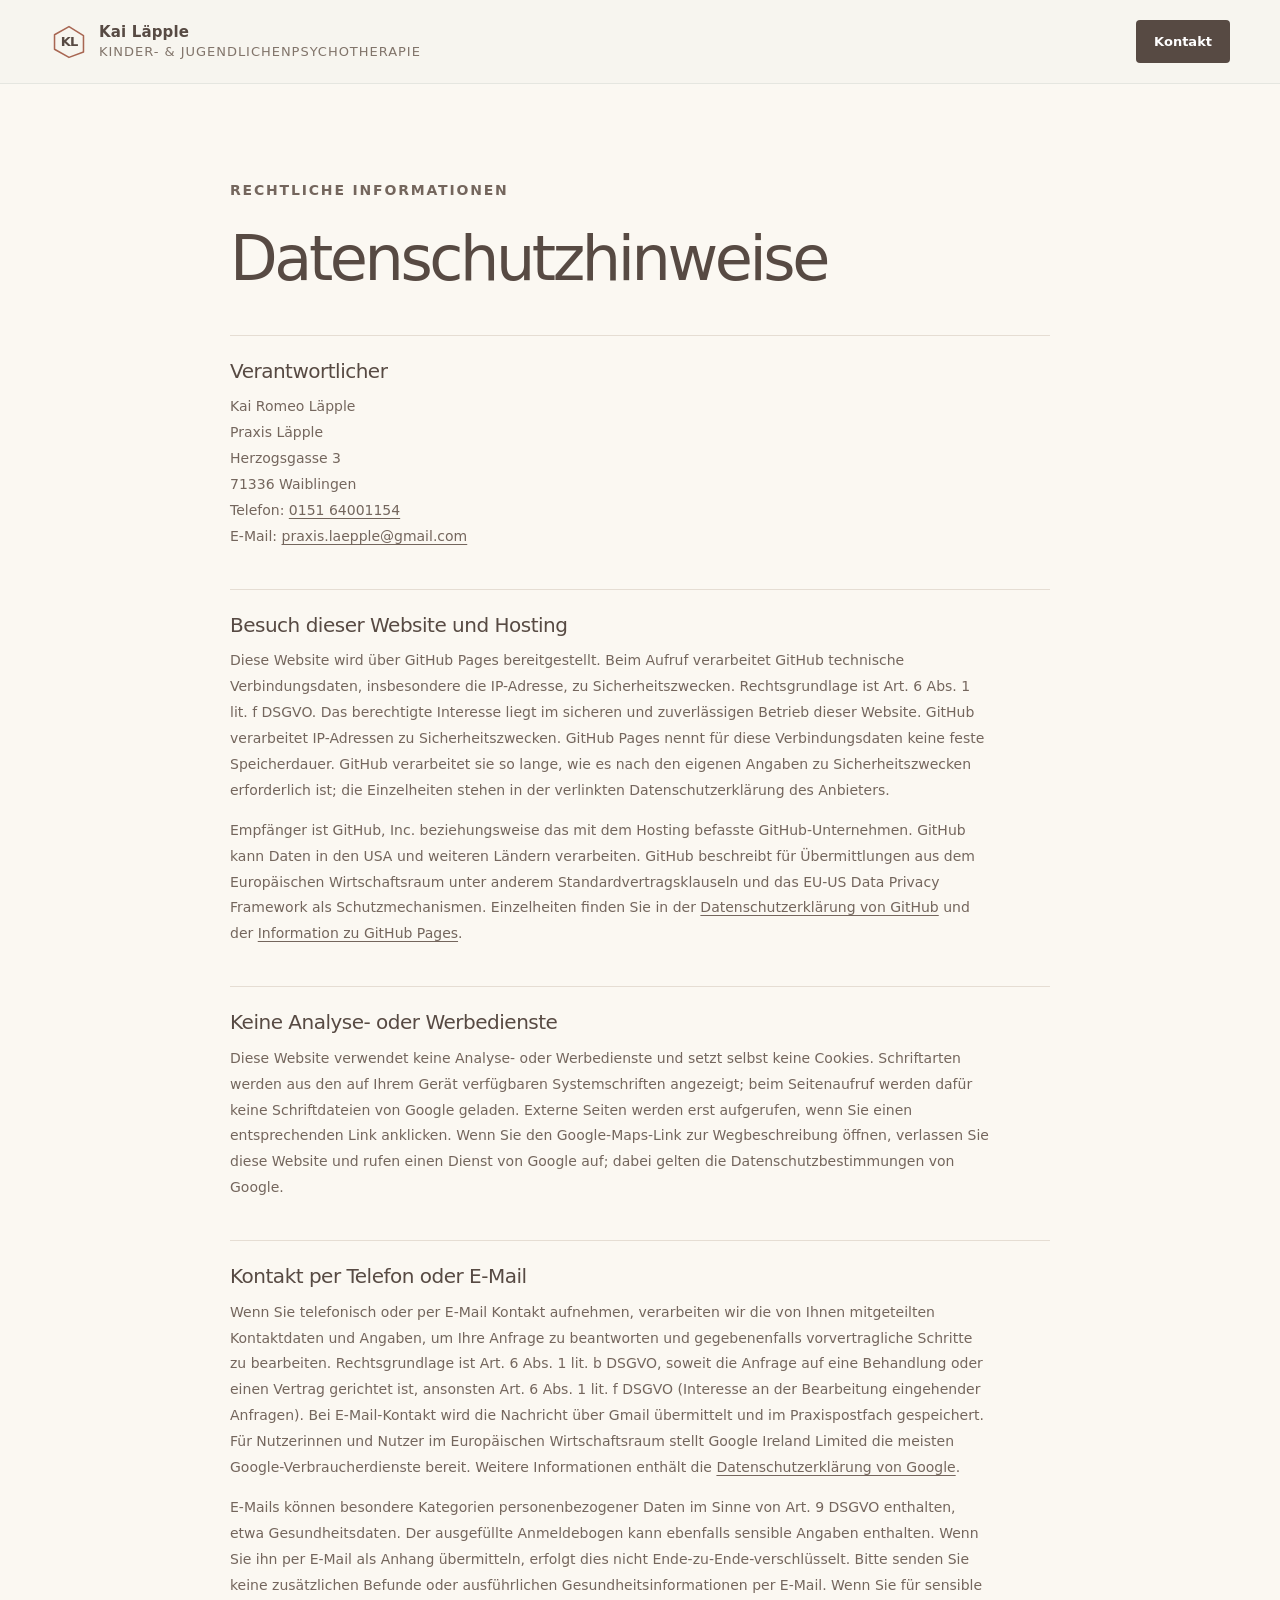
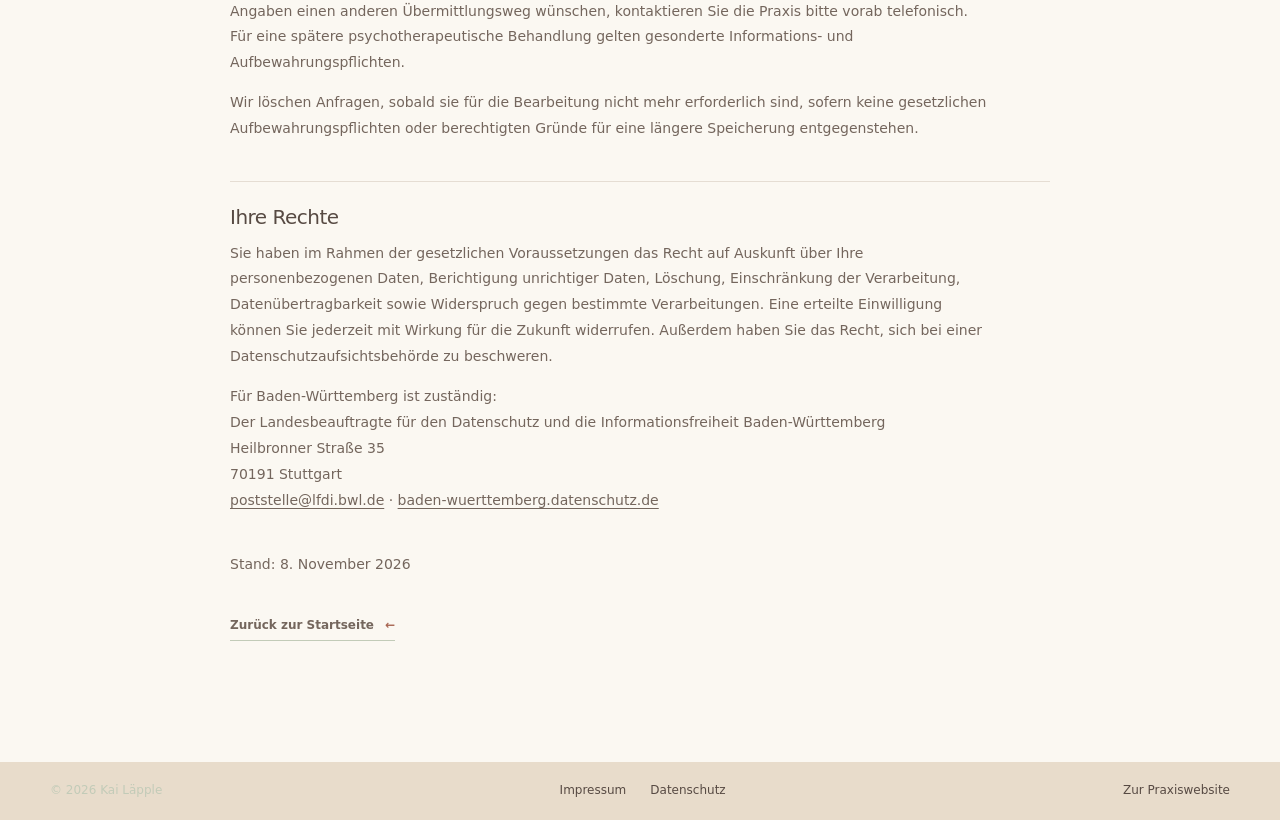
==== datenschutz.html @ b373b993 "Clarify privacy notice for email intake form" ====
<!doctype html>
<html lang="de">
<head>
  <meta charset="utf-8">
  <meta name="viewport" content="width=device-width, initial-scale=1">
  <meta name="theme-color" content="#f7f5ef">
  <meta name="robots" content="index,follow">
  <title>Datenschutz · Kai Läpple · Kinder- und Jugendlichenpsychotherapie Waiblingen</title>
  <meta name="description" content="Datenschutzhinweise der Praxis Läpple in Waiblingen.">
  <link rel="icon" type="image/svg+xml" href="favicon.svg">
  <link rel="stylesheet" href="styles.css?v=20261109a">
  <link rel="stylesheet" href="image-styles.css?v=20261109a">
</head>
<body class="legal-page">
  <header class="site-header legal-header">
    <a class="brand" href="index.html" aria-label="Kai Läpple – zur Startseite">
      <span class="brand-mark" aria-hidden="true"><svg viewBox="0 0 42 42"><path d="M21 4 37 14v18L21 38 5 29V13L21 4Z"/></svg><span class="brand-initials">KL</span></span>
      <span class="brand-copy"><strong>Kai Läpple</strong><small>Kinder- &amp; Jugendlichenpsychotherapie</small></span>
    </a>
    <a class="button button-dark" href="index.html#kontakt">Kontakt</a>
  </header>
  <main class="legal-document section-shell">
    <p class="eyebrow">Rechtliche Informationen</p>
    <h1>Datenschutzhinweise</h1>
    <section>
      <h2>Verantwortlicher</h2>
      <p>Kai Romeo Läpple<br>Praxis Läpple<br>Herzogsgasse 3<br>71336 Waiblingen<br>Telefon: <a href="tel:+4915164001154">0151 64001154</a><br>E-Mail: <a href="mailto:praxis.laepple@gmail.com">praxis.laepple@gmail.com</a></p>
    </section>
    <section>
      <h2>Besuch dieser Website und Hosting</h2>
      <p>Diese Website wird über GitHub Pages bereitgestellt. Beim Aufruf verarbeitet GitHub technische Verbindungsdaten, insbesondere die IP-Adresse, zu Sicherheitszwecken. Rechtsgrundlage ist Art. 6 Abs. 1 lit. f DSGVO. Das berechtigte Interesse liegt im sicheren und zuverlässigen Betrieb dieser Website. GitHub verarbeitet IP-Adressen zu Sicherheitszwecken. GitHub Pages nennt für diese Verbindungsdaten keine feste Speicherdauer. GitHub verarbeitet sie so lange, wie es nach den eigenen Angaben zu Sicherheitszwecken erforderlich ist; die Einzelheiten stehen in der verlinkten Datenschutzerklärung des Anbieters.</p>
      <p>Empfänger ist GitHub, Inc. beziehungsweise das mit dem Hosting befasste GitHub-Unternehmen. GitHub kann Daten in den USA und weiteren Ländern verarbeiten. GitHub beschreibt für Übermittlungen aus dem Europäischen Wirtschaftsraum unter anderem Standardvertragsklauseln und das EU-US Data Privacy Framework als Schutzmechanismen. Einzelheiten finden Sie in der <a href="https://docs.github.com/en/site-policy/privacy-policies/github-general-privacy-statement" target="_blank" rel="noopener noreferrer">Datenschutzerklärung von GitHub</a> und der <a href="https://docs.github.com/en/pages/getting-started-with-github-pages/what-is-github-pages" target="_blank" rel="noopener noreferrer">Information zu GitHub Pages</a>.</p>
    </section>
    <section>
      <h2>Keine Analyse- oder Werbedienste</h2>
      <p>Diese Website verwendet keine Analyse- oder Werbedienste und setzt selbst keine Cookies. Schriftarten werden aus den auf Ihrem Gerät verfügbaren Systemschriften angezeigt; beim Seitenaufruf werden dafür keine Schriftdateien von Google geladen. Externe Seiten werden erst aufgerufen, wenn Sie einen entsprechenden Link anklicken. Wenn Sie den Google-Maps-Link zur Wegbeschreibung öffnen, verlassen Sie diese Website und rufen einen Dienst von Google auf; dabei gelten die Datenschutzbestimmungen von Google.</p>
    </section>
    <section>
      <h2>Kontakt per Telefon oder E-Mail</h2>
      <p>Wenn Sie telefonisch oder per E-Mail Kontakt aufnehmen, verarbeiten wir die von Ihnen mitgeteilten Kontaktdaten und Angaben, um Ihre Anfrage zu beantworten und gegebenenfalls vorvertragliche Schritte zu bearbeiten. Rechtsgrundlage ist Art. 6 Abs. 1 lit. b DSGVO, soweit die Anfrage auf eine Behandlung oder einen Vertrag gerichtet ist, ansonsten Art. 6 Abs. 1 lit. f DSGVO (Interesse an der Bearbeitung eingehender Anfragen). Bei E-Mail-Kontakt wird die Nachricht über Gmail übermittelt und im Praxispostfach gespeichert. Für Nutzerinnen und Nutzer im Europäischen Wirtschaftsraum stellt Google Ireland Limited die meisten Google-Verbraucherdienste bereit. Weitere Informationen enthält die <a href="https://policies.google.com/privacy?hl=de" target="_blank" rel="noopener noreferrer">Datenschutzerklärung von Google</a>.</p>
      <p>E-Mails können besondere Kategorien personenbezogener Daten im Sinne von Art. 9 DSGVO enthalten, etwa Gesundheitsdaten. Der ausgefüllte Anmeldebogen kann ebenfalls sensible Angaben enthalten. Wenn Sie ihn per E-Mail als Anhang übermitteln, erfolgt dies nicht Ende-zu-Ende-verschlüsselt. Bitte senden Sie keine zusätzlichen Befunde oder ausführlichen Gesundheitsinformationen per E-Mail. Wenn Sie für sensible Angaben einen anderen Übermittlungsweg wünschen, kontaktieren Sie die Praxis bitte vorab telefonisch. Für eine spätere psychotherapeutische Behandlung gelten gesonderte Informations- und Aufbewahrungspflichten.</p>
      <p>Wir löschen Anfragen, sobald sie für die Bearbeitung nicht mehr erforderlich sind, sofern keine gesetzlichen Aufbewahrungspflichten oder berechtigten Gründe für eine längere Speicherung entgegenstehen.</p>
    </section>
    <section>
      <h2>Ihre Rechte</h2>
      <p>Sie haben im Rahmen der gesetzlichen Voraussetzungen das Recht auf Auskunft über Ihre personenbezogenen Daten, Berichtigung unrichtiger Daten, Löschung, Einschränkung der Verarbeitung, Datenübertragbarkeit sowie Widerspruch gegen bestimmte Verarbeitungen. Eine erteilte Einwilligung können Sie jederzeit mit Wirkung für die Zukunft widerrufen. Außerdem haben Sie das Recht, sich bei einer Datenschutzaufsichtsbehörde zu beschweren.</p>
      <p>Für Baden-Württemberg ist zuständig:<br>Der Landesbeauftragte für den Datenschutz und die Informationsfreiheit Baden-Württemberg<br>Heilbronner Straße 35<br>70191 Stuttgart<br><a href="mailto:poststelle@lfdi.bwl.de">poststelle@lfdi.bwl.de</a> · <a href="https://www.baden-wuerttemberg.datenschutz.de/" target="_blank" rel="noopener noreferrer">baden-wuerttemberg.datenschutz.de</a></p>
    </section>
    <p>Stand: 8. November 2026</p>
    <p class="legal-back"><a class="text-link" href="index.html">Zurück zur Startseite <span>←</span></a></p>
  </main>
  <footer class="site-footer legal-footer"><div class="section-shell footer-bottom"><span>© 2026 Kai Läpple</span><div><a href="impressum.html">Impressum</a><a href="datenschutz.html" aria-current="page">Datenschutz</a></div><a href="index.html#start">Zur Praxiswebsite</a></div></footer>
</body>
</html>
---- styles.css ----
:root{--paper:#fbf8f2;--paper-dark:#f1e9df;--ink:#574a43;--ink-soft:#74665d;--muted:#81746a;--coral:#a86652;--coral-light:#edd8c9;--sage:#c2cbb8;--line:#e5ddd3;--white:#fffdf9;--serif:Georgia,'Times New Roman',serif;--sans:system-ui,-apple-system,BlinkMacSystemFont,'Segoe UI',Arial,sans-serif;--display:system-ui,-apple-system,BlinkMacSystemFont,'Segoe UI',Arial,sans-serif}*{box-sizing:border-box}html{scroll-behavior:smooth;scroll-padding-top:88px}body{margin:0;background:var(--paper);color:var(--ink);font-family:var(--sans);font-size:16px;line-height:1.65;-webkit-font-smoothing:antialiased}a{color:inherit;text-decoration:none}button{font:inherit}.sr-only{position:absolute;width:1px;height:1px;padding:0;margin:-1px;overflow:hidden;clip:rect(0,0,0,0);white-space:nowrap;border:0}.skip-link{position:fixed;left:16px;top:12px;z-index:100;background:var(--ink);color:white;padding:10px 15px;transform:translateY(-150%)}.skip-link:focus{transform:translateY(0)}:focus-visible{outline:3px solid var(--coral);outline-offset:4px}.section-shell{width:min(1180px,calc(100% - 64px));margin-inline:auto}.section-pad{padding-block:116px}.site-header{height:84px;padding:0 max(32px,calc((100vw - 1180px)/2));position:sticky;top:0;z-index:20;display:flex;align-items:center;justify-content:space-between;background:rgba(247,245,239,.95);backdrop-filter:blur(14px);border-bottom:1px solid rgba(24,59,56,.08)}.brand{display:flex;align-items:center;gap:11px;min-width:255px}.brand-mark{width:38px;height:38px;display:grid;place-items:center;position:relative}.brand-initials{position:absolute;font:700 13px system-ui,-apple-system,BlinkMacSystemFont,"Segoe UI",Arial,sans-serif;letter-spacing:-.08em;color:var(--ink)}.brand-mark svg{width:100%;fill:none;stroke:var(--coral);stroke-width:1.7;stroke-linejoin:round;stroke-linecap:round}.brand-mark svg path+path{stroke:var(--ink)}.brand-copy{display:flex;flex-direction:column;line-height:1.3}.brand-copy strong{font:700 15px var(--display);letter-spacing:.01em}.brand-copy small{font-size:13px;letter-spacing:.075em;text-transform:uppercase;color:var(--muted);margin-top:3px}.site-nav{display:flex;align-items:center;gap:30px;font-size:12px;font-weight:600;color:var(--ink-soft)}.site-nav a{transition:color .2s}.site-nav a:hover,.site-nav a:focus-visible{color:var(--coral)}.site-nav .nav-contact{background:var(--ink);color:white;border-radius:999px;padding:11px 17px}.nav-contact span{color:#d9a18b;margin-left:8px}.menu-toggle{display:none;background:none;border:0;color:var(--ink)}.hero{min-height:650px;position:relative;display:grid;grid-template-columns:1fr .91fr;align-items:center;padding-top:48px;padding-bottom:86px}.hero-copy{max-width:600px;position:relative;z-index:2;padding-bottom:26px}.eyebrow{display:flex;gap:10px;align-items:center;color:var(--muted);font-size:13px;text-transform:uppercase;letter-spacing:.13em;font-weight:700;margin:0 0 22px}.eyebrow-dot{width:7px;height:7px;border-radius:50%;background:var(--coral)}h1,h2,h3,p{margin-top:0}h1,h2{font-family:var(--display);letter-spacing:-.055em;line-height:1.08;font-weight:500}h1{font-size:clamp(48px,5.3vw,70px);margin-bottom:24px}h1 em,h2 em{font-family:var(--serif);font-weight:400;color:var(--coral);letter-spacing:-.04em}h1 em{font-size:1.1em}.hero-intro{color:var(--ink-soft);max-width:440px;font-size:16px;line-height:1.8}.hero-actions{display:flex;align-items:center;gap:26px;margin-top:31px}.button{display:inline-flex;align-items:center;gap:22px;padding:15px 21px;border-radius:4px;font-size:12px;font-weight:700;transition:transform .2s,background .2s}.button:hover{transform:translateY(-2px)}.button-dark{background:var(--ink);color:white}.button-dark span{color:#d9a18b;font-size:16px}.text-link{font-size:12px;font-weight:700;border-bottom:1px solid #c2cbb8;padding:8px 0}.text-link span{color:var(--coral);padding-left:7px}.hero-note{display:flex;align-items:center;gap:12px;margin-top:45px;color:var(--muted);font-size:13px}.hero-note p{margin:0;line-height:1.6}.hero-note strong{color:var(--ink);font-weight:700}.note-icon{width:24px;height:24px;border:1px solid var(--sage);border-radius:50%;display:grid;place-items:center;color:var(--ink);font:italic 14px var(--serif)}.hero-art{height:470px;position:relative;overflow:hidden;background:#f1e9df;border-radius:49% 49% 3px 3px/45% 45% 3px 3px;align-self:center;margin-left:20px}.sun{width:130px;height:130px;border-radius:50%;background:#dfad97;position:absolute;top:53px;right:67px;opacity:.88}.art-arch{position:absolute;bottom:-27px;left:50%;transform:translateX(-50%);width:285px;height:407px;border-radius:145px 145px 0 0;background:#d1d7c7;border:1px solid rgba(24,59,56,.12)}.art-inner{position:absolute;inset:18px 18px -5px;border-radius:140px 140px 0 0;background:#f5efe6}.art-window{position:absolute;width:107px;height:127px;left:89px;top:89px;background:#e4cfb9;border-radius:55px 55px 0 0;overflow:hidden}.art-window:before,.art-window:after{content:'';position:absolute;background:rgba(255,255,255,.64)}.art-window:before{width:1px;height:100%;left:50%}.art-window:after{height:1px;width:100%;top:57%}.art-window i{position:absolute;width:30px;height:50px;border-radius:50% 50% 0 0;background:#c99179;bottom:0;left:16px;opacity:.5}.art-window i+i{left:auto;right:10px;height:68px}.art-plant{position:absolute;left:44px;bottom:32px;width:52px;height:105px}.art-plant i{position:absolute;width:40px;height:27px;border-radius:50% 0 50% 0;border:1px solid #899781;transform:rotate(-24deg);bottom:0;left:5px}.art-plant b{position:absolute;width:2px;height:60px;background:#899781;bottom:16px;left:25px;transform:rotate(-9deg);transform-origin:bottom}.art-plant b:nth-child(2){height:43px;transform:rotate(-34deg)}.art-plant b:nth-child(3){height:48px;transform:rotate(25deg)}.art-plant b:nth-child(4){height:32px;transform:rotate(46deg)}.art-stool{position:absolute;bottom:40px;right:43px;width:108px;height:15px;border-radius:8px;background:#bd8068}.art-stool:before,.art-stool:after{content:'';position:absolute;top:11px;width:5px;height:47px;background:#74665d}.art-stool:before{left:16px}.art-stool:after{right:16px}.art-book{position:absolute;bottom:62px;right:67px;width:47px;height:6px;background:#879184;transform:rotate(-4deg)}.art-caption{position:absolute;right:22px;bottom:23px;display:flex;flex-direction:column;font:italic 14px var(--serif);color:var(--ink-soft);text-align:right}.art-spark{position:absolute;color:#bd8068;font-size:19px}.spark-one{left:58px;top:96px}.spark-two{right:50px;top:217px;font-size:13px}.hero-bottom{position:absolute;bottom:22px;left:0;right:0;border-top:1px solid var(--line);padding-top:17px;display:flex;justify-content:space-between;color:var(--muted);font-size:12px;letter-spacing:.08em;text-transform:uppercase}.scroll-cue b{color:var(--coral);margin-left:9px;font-size:14px}.section-kicker{font:700 12px var(--display);letter-spacing:.16em;text-transform:uppercase;color:var(--coral);display:flex;gap:14px;align-items:center}.section-kicker span{color:var(--muted);letter-spacing:.1em}.welcome{padding-top:112px}.welcome-content{display:grid;grid-template-columns:1fr .78fr;gap:100px;align-items:start;margin-top:47px}.welcome h2,.qualification-head h2,.process-heading h2{font-size:clamp(36px,4vw,50px);margin:0}.welcome-content p{color:var(--ink-soft);font-size:15px;line-height:1.85}.welcome-content .muted{color:var(--muted);font-size:13px}.value-grid{display:grid;grid-template-columns:repeat(3,1fr);gap:40px;margin-top:66px;padding-top:25px;border-top:1px solid var(--line)}.value-number{font:italic 16px var(--serif);color:var(--coral)}.value-grid h3{font:700 15px var(--display);margin:14px 0 8px}.value-grid p{font-size:12px;color:var(--muted);max-width:260px;margin:0}.person-section{background:#f5efe6}.person-layout{display:grid;grid-template-columns:.82fr 1fr;gap:115px;align-items:center}.person-visual{position:relative;max-width:405px}.portrait-placeholder{height:455px;background:#e0e4d8;position:relative;overflow:hidden;display:flex;align-items:flex-end;justify-content:center}.portrait-sun{position:absolute;right:52px;top:48px;width:112px;height:112px;border-radius:50%;background:#dfad97}.portrait-shape{position:absolute;bottom:-62px;left:50%;transform:translateX(-50%);width:240px;height:370px;border-radius:125px 125px 0 0;background:#b9c5b0}.portrait-shape:before{content:'';position:absolute;width:115px;height:145px;border-radius:60px 60px 45px 45px;background:#c99179;top:56px;left:63px}.portrait-shape:after{content:'';position:absolute;width:175px;height:193px;border-radius:95px 95px 0 0;background:#74665d;top:191px;left:33px}.portrait-stem{position:absolute;width:2px;height:105px;background:#899781;left:62px;bottom:67px;transform:rotate(20deg)}.portrait-stem:before,.portrait-stem:after{content:'';position:absolute;width:38px;height:21px;border:1px solid #899781;border-radius:100% 0 100% 0;left:-31px;top:20px;transform:rotate(-26deg)}.portrait-stem:after{left:2px;top:51px;transform:rotate(26deg)}.portrait-placeholder>span{position:absolute;top:23px;left:24px;font-size:13px;line-height:1.5;letter-spacing:.15em;color:var(--ink-soft)}.round-stamp{position:absolute;right:-32px;bottom:36px;width:106px;height:106px;border-radius:50%;background:var(--coral);color:white;display:flex;flex-direction:column;align-items:center;justify-content:center;text-align:center;font:italic 18px/1.05 var(--serif);transform:rotate(9deg);box-shadow:0 9px 25px #574a4310}.round-stamp small{font:700 9px var(--sans);letter-spacing:.15em;margin-top:6px}.person-copy .section-kicker{margin-bottom:42px}.person-copy h2{font-size:clamp(38px,4.4vw,54px);margin:0 0 23px}.person-copy>p:not(.eyebrow){font-size:14px;color:var(--ink-soft);line-height:1.9}.person-copy .eyebrow{margin-bottom:14px}.person-copy .text-link{display:inline-block;margin-top:10px}.qualification-head{display:flex;justify-content:space-between;align-items:end;margin:40px 0 30px}.qualification-head p{max-width:310px;color:var(--muted);font-size:13px;margin:0}.timeline{border-top:1px solid var(--line)}.timeline-item{display:grid;grid-template-columns:170px 1fr 45px;gap:25px;padding:26px 0;border-bottom:1px solid var(--line);align-items:center}.timeline-date{font:600 12px var(--display);color:var(--coral)}.timeline-item h3{font:700 15px var(--display);margin:0 0 4px}.timeline-item p{font-size:12px;color:var(--muted);margin:0}.timeline-mark{font:italic 13px var(--serif);color:#bdc8b7;text-align:right}.experience-strip{display:grid;grid-template-columns:1.4fr 1fr;gap:50px;padding-top:34px}.mini-label{font-size:13px;letter-spacing:.15em;color:var(--coral);font-weight:700}.experience-strip p{font-size:12px;color:var(--ink-soft);line-height:1.9;margin:12px 0 0}.languages p{border-left:1px solid var(--line);padding-left:23px}.offer-section{background:#574a43;color:#fbf8f2}.offer-section .section-kicker span,.offer-section .offer-layout>div:first-child>p:not(.eyebrow){color:#74665d}.offer-layout{display:grid;grid-template-columns:.75fr 1fr;gap:100px;align-items:center}.offer-layout>div:first-child h2{font-size:clamp(46px,5vw,62px);margin:0 0 25px}.offer-layout .eyebrow{color:#bd8068;margin-top:42px;margin-bottom:13px}.offer-layout>div:first-child>p:not(.eyebrow){font-size:14px;line-height:1.9}.offer-layout .muted{color:#81746a!important;font-size:12px!important}.offer-cards{display:grid;grid-template-columns:1fr 1fr;gap:13px}.offer-card{padding:24px 23px;background:#e9e2d9;min-height:190px}.offer-card:last-child{grid-column:1/-1;min-height:150px}.card-icon{font:21px var(--serif);color:#bd8068}.offer-card h3{font:700 14px var(--display);margin:19px 0 7px}.offer-card p{font-size:13px;color:#74665d;line-height:1.7;margin:0}.process-heading{display:flex;justify-content:space-between;align-items:end;margin:40px 0 49px}.process-heading p{max-width:340px;color:var(--muted);font-size:13px;margin:0}.process-steps{display:grid;grid-template-columns:repeat(3,1fr);gap:32px}.process-steps article{border-top:1px solid var(--line);padding-top:20px}.process-steps article>span{font:italic 14px var(--serif);color:var(--coral)}.process-steps h3{font:700 17px var(--display);margin:24px 0 10px}.process-steps p{font-size:12px;color:var(--muted);max-width:260px}.family-section{background:#f1e9df}.family-layout{display:grid;grid-template-columns:.55fr 1fr;gap:55px}.family-layout>.section-kicker{align-self:start}.family-content{max-width:620px}.family-content .eyebrow{margin-bottom:14px}.family-content h2{font-size:clamp(38px,4.2vw,52px);margin:0 0 23px}.family-content>p:not(.eyebrow){color:var(--ink-soft);font-size:14px;line-height:1.9}.family-note{display:flex;gap:16px;border-left:2px solid var(--coral);padding:15px 18px;background:#f5efe6;margin:27px 0;color:var(--ink-soft)}.family-note span{color:var(--coral);font-size:18px}.family-note p{font-size:12px;margin:0}.button-outline{border:1px solid #bdc8b7;color:var(--ink);background:transparent}.button-outline span{color:var(--coral)}.contact-section{background:#f5efe6}.contact-layout{display:grid;grid-template-columns:.85fr 1fr;gap:115px;align-items:center}.contact-layout h2{font-size:clamp(48px,5vw,63px);margin:0 0 24px}.contact-layout>div:first-child>p:not(.eyebrow){color:var(--ink-soft);font-size:14px;line-height:1.9;max-width:390px}.contact-layout .eyebrow{margin-top:40px}.contact-status{display:flex;gap:9px;align-items:center;font-size:13px;color:var(--muted);margin-top:28px}.status-dot{width:7px;height:7px;border-radius:50%;background:#c99179}.contact-card{padding:33px 36px;background:var(--white);box-shadow:0 18px 45px #574a4310}.contact-card-top{display:flex;justify-content:space-between;align-items:center;border-bottom:1px solid var(--line);padding-bottom:18px;font-size:13px;letter-spacing:.15em;color:var(--muted);font-weight:700}.contact-symbol{font-size:20px;color:var(--coral)}.contact-card h3{font:700 20px var(--display);margin:24px 0}.contact-card dl{margin:0}.contact-card dl div{display:grid;grid-template-columns:110px 1fr;padding:11px 0;border-bottom:1px solid #f5efe6;font-size:12px}.contact-card dt{color:var(--muted)}.contact-card dd{margin:0;font-weight:600}.contact-card>small{display:block;margin-top:18px;color:#a86652;font-size:12px;line-height:1.6}.site-footer{background:#574a43;color:#fbf8f2}.footer-main{display:flex;align-items:center;justify-content:space-between;padding-block:38px;border-bottom:1px solid #ffffff55}.footer-brand .brand-copy small{color:#c2cbb8}.footer-main>p{margin:0;color:#c2cbb8;font:italic 15px var(--serif)}.footer-top{font-size:13px;color:#c99179}.footer-bottom{display:flex;justify-content:space-between;align-items:center;padding-block:19px;color:#c2cbb8;font-size:12px}.footer-bottom div{display:flex;gap:24px}.footer-bottom a:hover{color:white}.legal{border-top:1px solid #ffffff55;padding-block:30px 20px;scroll-margin-top:84px;color:#c2cbb8}.legal h2{font:700 15px var(--display);letter-spacing:0;margin-bottom:14px;color:#fbf8f2}.legal p{max-width:820px;font-size:13px;line-height:1.75;margin-bottom:13px}.legal-alert{color:#dfad97;font-weight:600}.legal strong{color:#fbf8f2}@media(max-width:1000px){.site-nav{gap:17px;font-size:13px}.brand{min-width:225px}.hero{min-height:600px}.hero-art{height:415px}.section-pad{padding-block:90px}.person-layout,.contact-layout{gap:70px}.offer-layout{gap:65px}.welcome-content{gap:55px}}@media(max-width:760px){.section-shell{width:min(100% - 40px,560px)}.site-header{height:72px;padding:0 20px}.brand{min-width:0}.brand-mark{width:34px;height:34px}.brand-copy small{font-size:12px}.menu-toggle{display:flex;flex-direction:column;gap:5px;padding:10px;cursor:pointer}.menu-toggle>span:not(.sr-only){width:21px;height:1px;background:var(--ink);display:block}.site-nav{position:absolute;top:71px;left:0;right:0;background:var(--paper);padding:17px 22px 24px;display:none;flex-direction:column;align-items:stretch;gap:0;border-bottom:1px solid var(--line);box-shadow:0 12px 18px #574a4312}.site-nav.is-open{display:flex}.site-nav a{padding:12px 2px;border-bottom:1px solid var(--line)}.site-nav .nav-contact{margin-top:12px;padding:12px 16px;text-align:center;border:0}.hero{display:flex;flex-direction:column;align-items:stretch;padding-top:58px;padding-bottom:77px;min-height:0}.hero-copy{padding:0}.hero h1{font-size:clamp(40px,11.2vw,62px)}.hero-intro{font-size:14px;max-width:430px}.hero-actions{gap:18px;flex-wrap:wrap}.hero-note{margin-top:27px}.hero-art{margin:46px 0 0 auto;width:min(100%,390px);height:360px}.art-arch{transform:translateX(-50%) scale(.86);transform-origin:bottom center}.hero-bottom{bottom:17px;font-size:12px}.scroll-cue{font-size:12px}.section-pad{padding-block:75px}.welcome{padding-top:80px}.welcome-content{grid-template-columns:1fr;gap:20px;margin-top:31px}.welcome h2,.qualification-head h2,.process-heading h2{font-size:38px}.value-grid{grid-template-columns:1fr;gap:24px;margin-top:38px}.value-grid article{display:grid;grid-template-columns:35px 1fr;column-gap:9px}.value-grid .value-number{grid-row:span 2}.value-grid h3{margin:0 0 3px}.value-grid p{max-width:360px}.person-layout{grid-template-columns:1fr;gap:43px}.person-visual{width:min(100% - 18px,380px);margin-inline:auto}.portrait-placeholder{height:410px}.person-copy .section-kicker{margin-bottom:29px}.person-copy h2{font-size:42px}.qualification-head,.process-heading{display:block;margin:31px 0 26px}.qualification-head p,.process-heading p{margin-top:14px}.timeline-item{grid-template-columns:90px 1fr;gap:14px;padding:20px 0}.timeline-item h3{font-size:13px}.timeline-item p{font-size:13px}.timeline-mark{display:none}.timeline-date{font-size:12px}.experience-strip{grid-template-columns:1fr;gap:25px}.languages p{border-left:0;padding-left:0}.offer-layout{grid-template-columns:1fr;gap:30px}.offer-layout .eyebrow{margin-top:32px}.offer-layout>div:first-child h2{font-size:49px}.offer-cards{gap:9px}.offer-card{padding:18px 16px;min-height:180px}.offer-card:last-child{min-height:140px}.offer-card h3{font-size:12px}.offer-card p{font-size:12px}.process-steps{grid-template-columns:1fr;gap:20px}.process-steps article{display:grid;grid-template-columns:35px 1fr;column-gap:10px;padding-top:16px}.process-steps article>span{grid-row:span 2}.process-steps h3{margin:0 0 5px;font-size:15px}.process-steps p{margin:0;max-width:none}.family-layout{grid-template-columns:1fr;gap:27px}.family-content h2{font-size:41px}.contact-layout{grid-template-columns:1fr;gap:35px}.contact-layout h2{font-size:54px}.contact-card{padding:26px 21px}.contact-card dl div{grid-template-columns:95px 1fr;font-size:13px}.footer-main{flex-wrap:wrap;gap:20px}.footer-main>p{order:3;width:100%;font-size:14px}.footer-bottom{flex-wrap:wrap;row-gap:14px}.footer-bottom>span:last-child{width:100%}.legal{scroll-margin-top:72px;padding-block:25px 14px}.legal p{font-size:12px}}@media(prefers-reduced-motion:reduce){html{scroll-behavior:auto}*,*::before,*::after{transition:none!important;animation:none!important}}


/* Warm, restrained palette */
:root{--paper:#fbf8f2;--paper-dark:#f1e9df;--ink:#574a43;--ink-soft:#74665d;--muted:#81746a;--coral:#a86652;--coral-light:#edd8c9;--sage:#c2cbb8;--line:#e5ddd3;--white:#fffdf9;--sand:#e4cfb9;--apricot:#dfad97}
.offer-section{background:linear-gradient(145deg,#f2e9df 0%,#f7f1e8 58%,#ece5dc 100%);color:var(--ink)}
.offer-section .section-kicker span,.offer-section .offer-layout>div:first-child>p:not(.eyebrow){color:var(--ink-soft)}
.offer-section .offer-card{background:rgba(255,253,249,.72);border:1px solid rgba(116,102,93,.12)}
.offer-section .offer-card h3{color:var(--ink)}
.site-footer{background:#e8dccb;color:var(--ink)}
.site-footer a{color:var(--ink)}
---- image-styles.css ----
.hero-art{height:auto;aspect-ratio:4/3;background:transparent;border-radius:0;overflow:visible;margin-left:20px}
.hero-art img{display:block;width:100%;height:100%;object-fit:contain;border-radius:0;box-shadow:none}
.person-visual{overflow:visible}
.person-image{display:block;width:100%;aspect-ratio:.9;object-fit:contain;object-position:50% 70%;box-shadow:0 18px 42px #203c3015}
.image-caption{display:block;text-align:right;color:var(--muted);font-size:13px;margin-top:9px;letter-spacing:.04em}
.contact-card dd small{color:var(--muted);font-weight:400;font-size:12px}
.contact-card dd a:hover,.legal a:hover{text-decoration:underline;text-underline-offset:3px}
.crisis-note{width:min(1180px,calc(100% - 64px));margin:-48px auto 0;padding:0 0 76px}
.crisis-note>div{padding:27px 31px;background:#e5e9df;border-left:3px solid var(--coral)}
.crisis-note .mini-label{margin:0 0 8px}
.crisis-note h3{font:700 18px var(--display);margin:0 0 10px}
.crisis-note p{font-size:12px;line-height:1.8;color:var(--ink-soft);margin:0 0 7px}
.crisis-note a{font-weight:700;text-decoration:underline;text-underline-offset:3px}
.crisis-note small{display:block;color:var(--muted);font-size:12px;margin-top:12px}
.membership-note{margin:23px 0 6px;padding:14px 17px;background:#f5f2e9;border-left:2px solid var(--coral)}
.membership-note .mini-label{display:block;margin-bottom:7px}
.membership-note p{font-size:13px;line-height:1.8;margin:0;color:var(--ink-soft)}
.offer-section .offer-cards .card-icon{color:#f1b392}
.offer-section .offer-layout .eyebrow{color:#f1b392}
.additional-qualifications{margin:30px 0 20px;padding:19px 0 17px;border-block:1px solid var(--line)}
.additional-qualifications .mini-label{display:block;margin-bottom:12px}
.additional-qualifications ul{display:flex;flex-wrap:wrap;gap:9px;list-style:none;padding:0;margin:0}
.additional-qualifications li{padding:8px 12px;background:#e9ede5;border-radius:2px;color:var(--ink-soft);font-size:13px;font-weight:600}
.hours-block{margin-top:21px;padding-top:17px;border-top:1px solid var(--line)}
.hours-block h4{font:700 13px var(--display);margin:0 0 7px}
.hours-block dl{margin:0}
.contact-card .hours-block dl div{padding:5px 0;font-size:13px}
.hours-block small{display:block;color:var(--muted);font-size:13px;line-height:1.6;margin-top:8px}
.form-download{display:flex;align-items:center;gap:12px;margin-top:20px;padding:15px 0;border-block:1px solid var(--line)}
.form-download:hover strong{text-decoration:underline;text-underline-offset:3px}
.form-download .download-symbol{width:32px;height:32px;border-radius:50%;background:#e5e9df;display:grid;place-items:center;color:var(--coral);font-size:18px;flex:0 0 auto}
.form-download span:nth-child(2){display:flex;flex-direction:column;line-height:1.4;flex:1}
.form-download strong{font:700 12px var(--display)}
.form-download small{color:var(--muted);font-size:12px}
.form-download span:last-child{font-size:13px;font-weight:700;color:var(--coral)}
@media(max-width:760px){.hero-art{margin:42px 0 0 auto;height:auto;width:min(100%,390px);aspect-ratio:4/3}.person-visual{width:min(100%,380px)}.person-image{aspect-ratio:.92}.additional-qualifications ul{flex-direction:column;align-items:flex-start}.crisis-note{width:min(calc(100% - 40px),560px);margin:-38px auto 0;padding-bottom:60px}.crisis-note>div{padding:21px 19px}}
@media(max-width:760px){.timeline-item{grid-template-columns:76px minmax(0,1fr);gap:11px}.timeline-item>div{min-width:0}}

@media(max-width:760px){.timeline-item h3{hyphens:auto;overflow-wrap:anywhere}}

.legal-document{max-width:820px;padding-block:94px 110px;min-height:68vh}.legal-document h1{font-size:clamp(40px,6vw,62px);margin:0 0 42px}.legal-document h2{font-size:20px;letter-spacing:-.025em;margin:0 0 12px}.legal-document section{padding:25px 0;border-top:1px solid var(--line)}.legal-document p{max-width:760px;color:var(--ink-soft);font-size:14px;line-height:1.85}.legal-document a:not(.text-link){text-decoration:underline;text-underline-offset:3px}.legal-document .legal-back{margin-top:34px}.legal-header{position:relative}.legal-header .button{font-size:13px;padding:11px 18px}.legal-footer .footer-bottom{gap:18px}.form-note{display:block;color:var(--muted);font-size:12px;line-height:1.7;margin-top:10px}.timeline-item h3{overflow-wrap:anywhere}
.practice-note{margin:-11px 0 14px;color:var(--muted);font-size:12px;line-height:1.65}
.offer-wait-note{margin:18px 0 0;color:#bac9bd;font-size:12px;line-height:1.7}
.crisis-note h4{margin:18px 0 7px;font-size:14px}
.crisis-note section+section{border-top:1px solid #ffffff24;margin-top:16px;padding-top:2px}
@media(max-width:760px){.legal-document h1{font-size:clamp(32px,10vw,48px);overflow-wrap:anywhere}.person-copy h2{hyphens:auto;overflow-wrap:anywhere}}
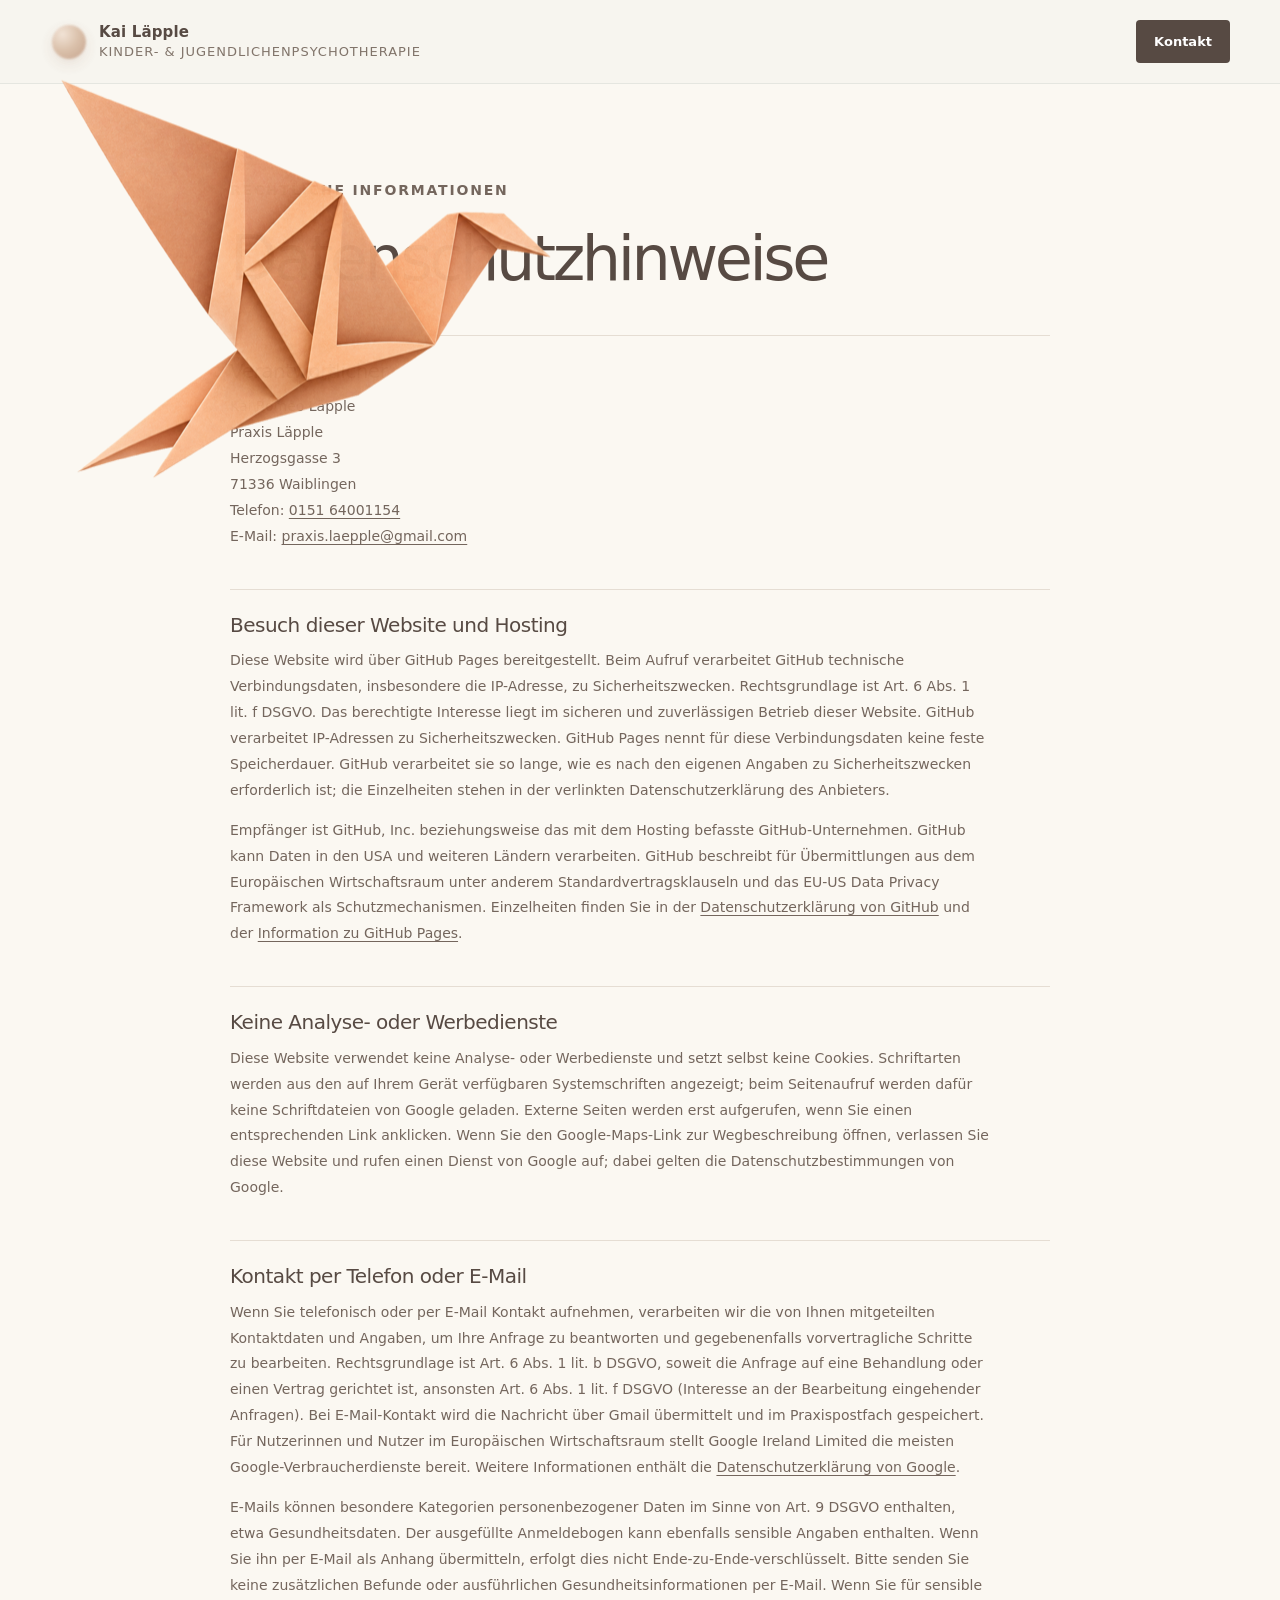
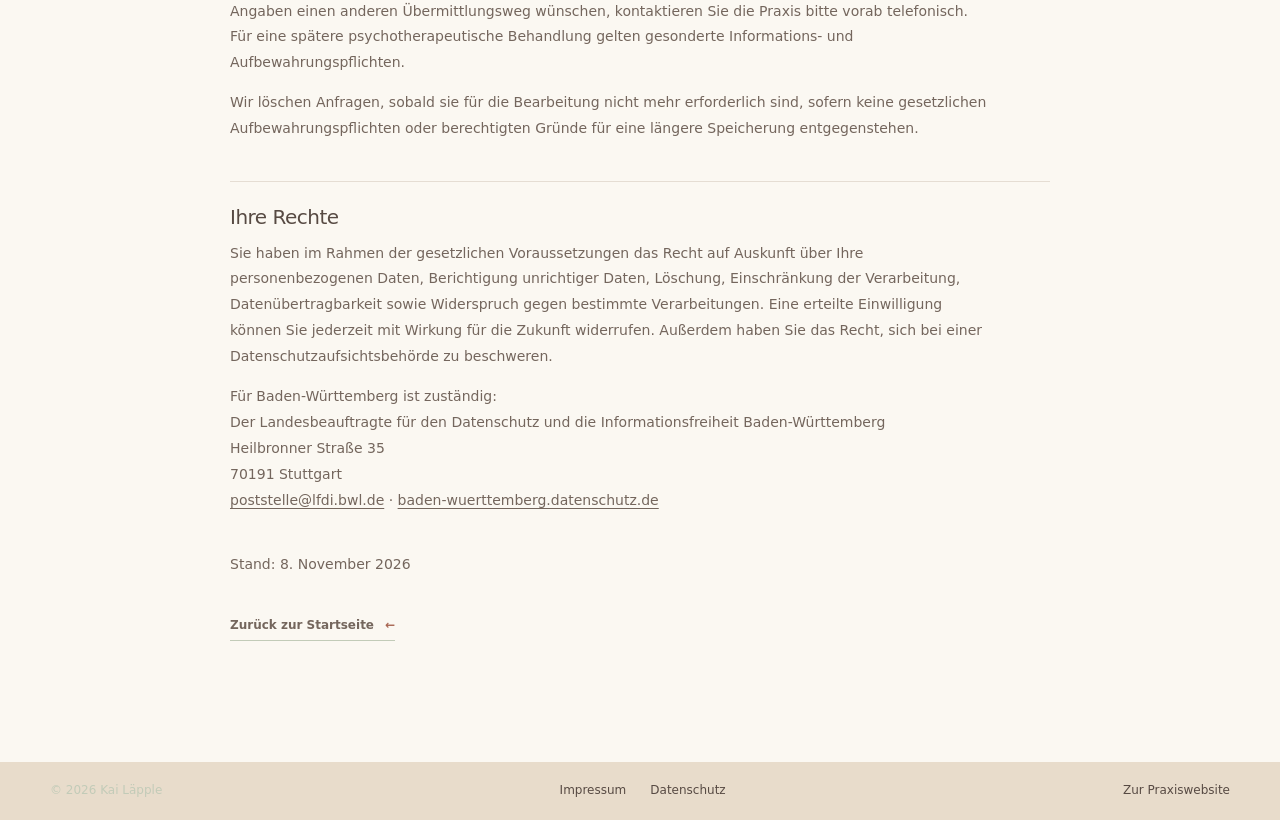
==== commit 00ce666c: "Use origami favicon and brand on legal pages" ====
--- a/datenschutz.html
+++ b/datenschutz.html
@@ -7,14 +7,14 @@
   <meta name="robots" content="index,follow">
   <title>Datenschutz · Kai Läpple · Kinder- und Jugendlichenpsychotherapie Waiblingen</title>
   <meta name="description" content="Datenschutzhinweise der Praxis Läpple in Waiblingen.">
-  <link rel="icon" type="image/svg+xml" href="favicon.svg">
+  <link rel="icon" type="image/png" sizes="512x512" href="images/origami-transparent-icon.png?v=origami-clear-20261109">
   <link rel="stylesheet" href="styles.css?v=20261109a">
   <link rel="stylesheet" href="image-styles.css?v=20261109a">
 </head>
 <body class="legal-page">
   <header class="site-header legal-header">
     <a class="brand" href="index.html" aria-label="Kai Läpple – zur Startseite">
-      <span class="brand-mark" aria-hidden="true"><svg viewBox="0 0 42 42"><path d="M21 4 37 14v18L21 38 5 29V13L21 4Z"/></svg><span class="brand-initials">KL</span></span>
+      <span class="brand-mark" aria-hidden="true"><img class="brand-logo" src="images/origami-transparent-icon.png" alt="" aria-hidden="true" width="512" height="512"></span>
       <span class="brand-copy"><strong>Kai Läpple</strong><small>Kinder- &amp; Jugendlichenpsychotherapie</small></span>
     </a>
     <a class="button button-dark" href="index.html#kontakt">Kontakt</a>
--- a/styles.css
+++ b/styles.css
@@ -9,3 +9,25 @@
 .offer-section .offer-card h3{color:var(--ink)}
 .site-footer{background:#e8dccb;color:var(--ink)}
 .site-footer a{color:var(--ink)}
+
+/* Responsive copy and full-width warm section fields */
+@media(max-width:1000px){
+  .value-grid article{display:block;min-width:0}
+  .value-grid h3{margin:0 0 5px}
+  .value-grid p{max-width:38rem;line-height:1.65}
+}
+.hero,.welcome{isolation:isolate}
+.hero::before,.welcome::before{content:"";position:absolute;z-index:-1;top:0;bottom:0;left:50%;width:100vw;transform:translateX(-50%);pointer-events:none}
+.hero::before{background:linear-gradient(120deg,#f7e9df 0%,#f5e8df 48%,#f9eee4 100%)}
+.welcome::before{background:linear-gradient(180deg,#fbf8f2 0%,#f7f0e7 100%)}
+.hero-copy,.hero-bottom{padding-inline:clamp(20px,4vw,64px)}
+.hero-copy{max-width:760px}
+.hero-actions .text-link{display:inline-flex;align-items:center;gap:6px;white-space:nowrap;border-bottom:0;position:relative;padding-bottom:8px}
+.hero-actions .text-link::after{content:"";position:absolute;left:0;right:0;bottom:5px;height:1px;background:#b99b8d}
+.brand-mark{isolation:isolate}
+.brand-mark svg{display:none}
+.brand-mark::before{content:"";position:absolute;z-index:0;inset:2px;border-radius:50%;background:radial-gradient(circle at 31% 27%,#f1dfd1 0%,#d4b49b 48%,#b98f75 100%);filter:blur(1.2px);opacity:.8;box-shadow:0 5px 14px rgba(151,108,83,.19)}
+.brand-initials{z-index:1;color:#574a43}
+.qualification-extras{border-block:1px solid var(--line);padding-block:20px;margin-top:28px}
+.qualification-extras .additional-qualifications ul{border:0;margin:0;padding:0}
+@media(max-width:760px){.hero-copy,.hero-bottom{padding-inline:0}}
--- a/image-styles.css
+++ b/image-styles.css
@@ -44,3 +44,7 @@
 .crisis-note h4{margin:18px 0 7px;font-size:14px}
 .crisis-note section+section{border-top:1px solid #ffffff24;margin-top:16px;padding-top:2px}
 @media(max-width:760px){.legal-document h1{font-size:clamp(32px,10vw,48px);overflow-wrap:anywhere}.person-copy h2{hyphens:auto;overflow-wrap:anywhere}}
+
+/* Porträt: schlichtes Hochkant-Rechteck ohne Bogenform. */
+.person-image{width:100%;aspect-ratio:4/5;object-fit:cover;object-position:50% 60%;border-radius:0;box-shadow:0 18px 42px rgba(87,74,67,.12)}
+@media(max-width:760px){.person-image{aspect-ratio:4/5}}
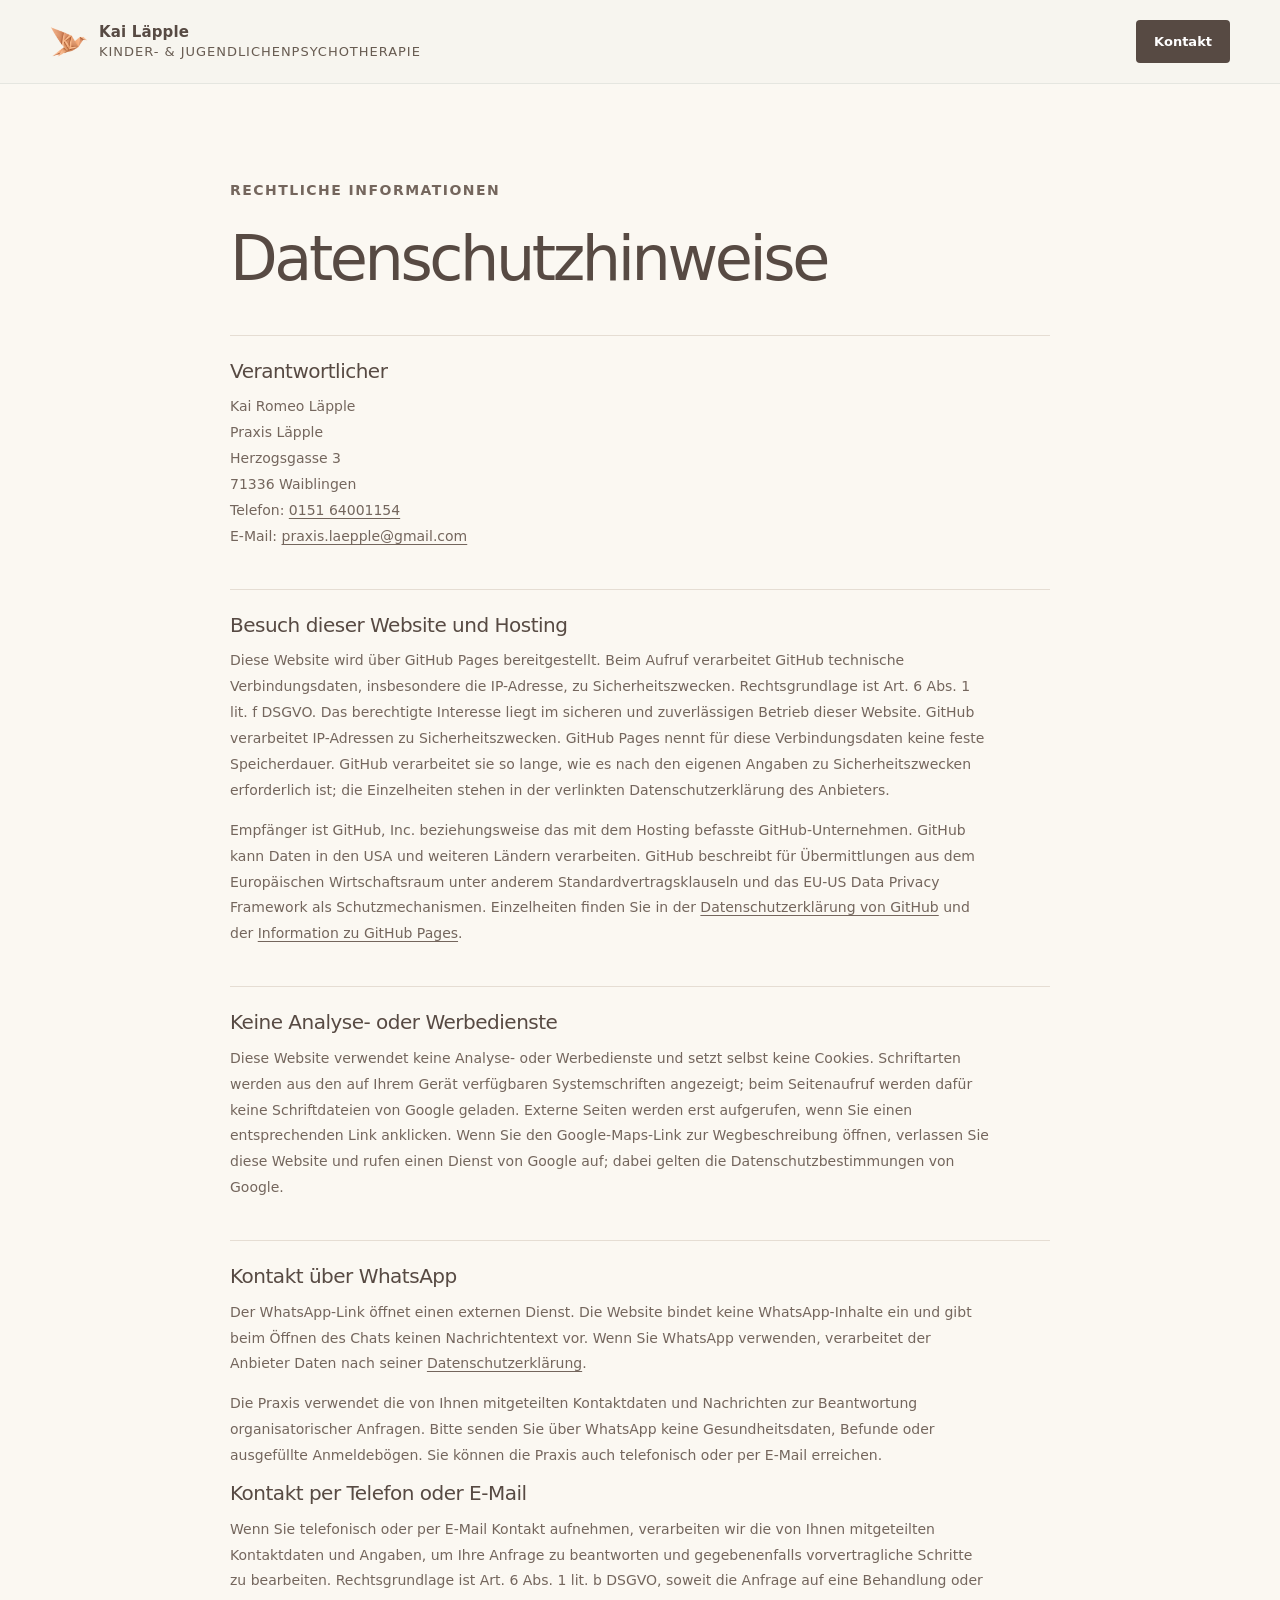
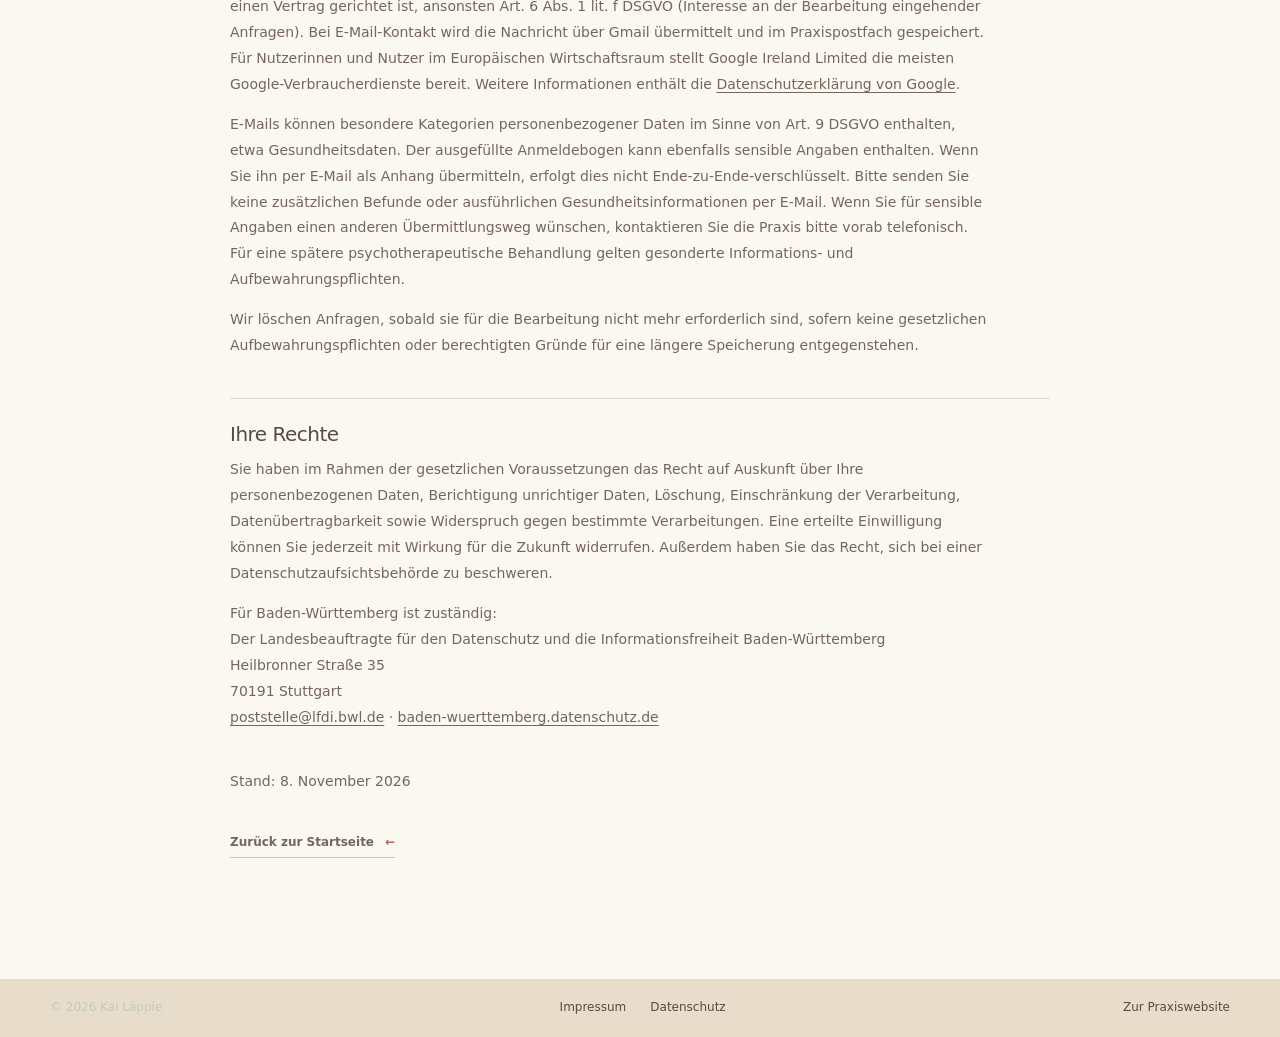
==== commit c4914bd3: "Ergänze Datenschutzhinweise zur WhatsApp-Kontaktaufnahme" ====
--- a/datenschutz.html
+++ b/datenschutz.html
@@ -36,6 +36,9 @@
       <p>Diese Website verwendet keine Analyse- oder Werbedienste und setzt selbst keine Cookies. Schriftarten werden aus den auf Ihrem Gerät verfügbaren Systemschriften angezeigt; beim Seitenaufruf werden dafür keine Schriftdateien von Google geladen. Externe Seiten werden erst aufgerufen, wenn Sie einen entsprechenden Link anklicken. Wenn Sie den Google-Maps-Link zur Wegbeschreibung öffnen, verlassen Sie diese Website und rufen einen Dienst von Google auf; dabei gelten die Datenschutzbestimmungen von Google.</p>
     </section>
     <section>
+      <h2 id="whatsapp">Kontakt über WhatsApp</h2>
+      <p>Der WhatsApp-Link öffnet einen externen Dienst. Die Website bindet keine WhatsApp-Inhalte ein und gibt beim Öffnen des Chats keinen Nachrichtentext vor. Wenn Sie WhatsApp verwenden, verarbeitet der Anbieter Daten nach seiner <a href="https://www.whatsapp.com/legal/privacy-policy-eea?lang=de" rel="noreferrer">Datenschutzerklärung</a>.</p>
+      <p>Die Praxis verwendet die von Ihnen mitgeteilten Kontaktdaten und Nachrichten zur Beantwortung organisatorischer Anfragen. Bitte senden Sie über WhatsApp keine Gesundheitsdaten, Befunde oder ausgefüllte Anmeldebögen. Sie können die Praxis auch telefonisch oder per E-Mail erreichen.</p>
       <h2>Kontakt per Telefon oder E-Mail</h2>
       <p>Wenn Sie telefonisch oder per E-Mail Kontakt aufnehmen, verarbeiten wir die von Ihnen mitgeteilten Kontaktdaten und Angaben, um Ihre Anfrage zu beantworten und gegebenenfalls vorvertragliche Schritte zu bearbeiten. Rechtsgrundlage ist Art. 6 Abs. 1 lit. b DSGVO, soweit die Anfrage auf eine Behandlung oder einen Vertrag gerichtet ist, ansonsten Art. 6 Abs. 1 lit. f DSGVO (Interesse an der Bearbeitung eingehender Anfragen). Bei E-Mail-Kontakt wird die Nachricht über Gmail übermittelt und im Praxispostfach gespeichert. Für Nutzerinnen und Nutzer im Europäischen Wirtschaftsraum stellt Google Ireland Limited die meisten Google-Verbraucherdienste bereit. Weitere Informationen enthält die <a href="https://policies.google.com/privacy?hl=de" target="_blank" rel="noopener noreferrer">Datenschutzerklärung von Google</a>.</p>
       <p>E-Mails können besondere Kategorien personenbezogener Daten im Sinne von Art. 9 DSGVO enthalten, etwa Gesundheitsdaten. Der ausgefüllte Anmeldebogen kann ebenfalls sensible Angaben enthalten. Wenn Sie ihn per E-Mail als Anhang übermitteln, erfolgt dies nicht Ende-zu-Ende-verschlüsselt. Bitte senden Sie keine zusätzlichen Befunde oder ausführlichen Gesundheitsinformationen per E-Mail. Wenn Sie für sensible Angaben einen anderen Übermittlungsweg wünschen, kontaktieren Sie die Praxis bitte vorab telefonisch. Für eine spätere psychotherapeutische Behandlung gelten gesonderte Informations- und Aufbewahrungspflichten.</p>
--- a/styles.css
+++ b/styles.css
@@ -1,4 +1,4 @@
-:root{--paper:#fbf8f2;--paper-dark:#f1e9df;--ink:#574a43;--ink-soft:#74665d;--muted:#81746a;--coral:#a86652;--coral-light:#edd8c9;--sage:#c2cbb8;--line:#e5ddd3;--white:#fffdf9;--serif:Georgia,'Times New Roman',serif;--sans:system-ui,-apple-system,BlinkMacSystemFont,'Segoe UI',Arial,sans-serif;--display:system-ui,-apple-system,BlinkMacSystemFont,'Segoe UI',Arial,sans-serif}*{box-sizing:border-box}html{scroll-behavior:smooth;scroll-padding-top:88px}body{margin:0;background:var(--paper);color:var(--ink);font-family:var(--sans);font-size:16px;line-height:1.65;-webkit-font-smoothing:antialiased}a{color:inherit;text-decoration:none}button{font:inherit}.sr-only{position:absolute;width:1px;height:1px;padding:0;margin:-1px;overflow:hidden;clip:rect(0,0,0,0);white-space:nowrap;border:0}.skip-link{position:fixed;left:16px;top:12px;z-index:100;background:var(--ink);color:white;padding:10px 15px;transform:translateY(-150%)}.skip-link:focus{transform:translateY(0)}:focus-visible{outline:3px solid var(--coral);outline-offset:4px}.section-shell{width:min(1180px,calc(100% - 64px));margin-inline:auto}.section-pad{padding-block:116px}.site-header{height:84px;padding:0 max(32px,calc((100vw - 1180px)/2));position:sticky;top:0;z-index:20;display:flex;align-items:center;justify-content:space-between;background:rgba(247,245,239,.95);backdrop-filter:blur(14px);border-bottom:1px solid rgba(24,59,56,.08)}.brand{display:flex;align-items:center;gap:11px;min-width:255px}.brand-mark{width:38px;height:38px;display:grid;place-items:center;position:relative}.brand-initials{position:absolute;font:700 13px system-ui,-apple-system,BlinkMacSystemFont,"Segoe UI",Arial,sans-serif;letter-spacing:-.08em;color:var(--ink)}.brand-mark svg{width:100%;fill:none;stroke:var(--coral);stroke-width:1.7;stroke-linejoin:round;stroke-linecap:round}.brand-mark svg path+path{stroke:var(--ink)}.brand-copy{display:flex;flex-direction:column;line-height:1.3}.brand-copy strong{font:700 15px var(--display);letter-spacing:.01em}.brand-copy small{font-size:13px;letter-spacing:.075em;text-transform:uppercase;color:var(--muted);margin-top:3px}.site-nav{display:flex;align-items:center;gap:30px;font-size:12px;font-weight:600;color:var(--ink-soft)}.site-nav a{transition:color .2s}.site-nav a:hover,.site-nav a:focus-visible{color:var(--coral)}.site-nav .nav-contact{background:var(--ink);color:white;border-radius:999px;padding:11px 17px}.nav-contact span{color:#d9a18b;margin-left:8px}.menu-toggle{display:none;background:none;border:0;color:var(--ink)}.hero{min-height:650px;position:relative;display:grid;grid-template-columns:1fr .91fr;align-items:center;padding-top:48px;padding-bottom:86px}.hero-copy{max-width:600px;position:relative;z-index:2;padding-bottom:26px}.eyebrow{display:flex;gap:10px;align-items:center;color:var(--muted);font-size:13px;text-transform:uppercase;letter-spacing:.13em;font-weight:700;margin:0 0 22px}.eyebrow-dot{width:7px;height:7px;border-radius:50%;background:var(--coral)}h1,h2,h3,p{margin-top:0}h1,h2{font-family:var(--display);letter-spacing:-.055em;line-height:1.08;font-weight:500}h1{font-size:clamp(48px,5.3vw,70px);margin-bottom:24px}h1 em,h2 em{font-family:var(--serif);font-weight:400;color:var(--coral);letter-spacing:-.04em}h1 em{font-size:1.1em}.hero-intro{color:var(--ink-soft);max-width:440px;font-size:16px;line-height:1.8}.hero-actions{display:flex;align-items:center;gap:26px;margin-top:31px}.button{display:inline-flex;align-items:center;gap:22px;padding:15px 21px;border-radius:4px;font-size:12px;font-weight:700;transition:transform .2s,background .2s}.button:hover{transform:translateY(-2px)}.button-dark{background:var(--ink);color:white}.button-dark span{color:#d9a18b;font-size:16px}.text-link{font-size:12px;font-weight:700;border-bottom:1px solid #c2cbb8;padding:8px 0}.text-link span{color:var(--coral);padding-left:7px}.hero-note{display:flex;align-items:center;gap:12px;margin-top:45px;color:var(--muted);font-size:13px}.hero-note p{margin:0;line-height:1.6}.hero-note strong{color:var(--ink);font-weight:700}.note-icon{width:24px;height:24px;border:1px solid var(--sage);border-radius:50%;display:grid;place-items:center;color:var(--ink);font:italic 14px var(--serif)}.hero-art{height:470px;position:relative;overflow:hidden;background:#f1e9df;border-radius:49% 49% 3px 3px/45% 45% 3px 3px;align-self:center;margin-left:20px}.sun{width:130px;height:130px;border-radius:50%;background:#dfad97;position:absolute;top:53px;right:67px;opacity:.88}.art-arch{position:absolute;bottom:-27px;left:50%;transform:translateX(-50%);width:285px;height:407px;border-radius:145px 145px 0 0;background:#d1d7c7;border:1px solid rgba(24,59,56,.12)}.art-inner{position:absolute;inset:18px 18px -5px;border-radius:140px 140px 0 0;background:#f5efe6}.art-window{position:absolute;width:107px;height:127px;left:89px;top:89px;background:#e4cfb9;border-radius:55px 55px 0 0;overflow:hidden}.art-window:before,.art-window:after{content:'';position:absolute;background:rgba(255,255,255,.64)}.art-window:before{width:1px;height:100%;left:50%}.art-window:after{height:1px;width:100%;top:57%}.art-window i{position:absolute;width:30px;height:50px;border-radius:50% 50% 0 0;background:#c99179;bottom:0;left:16px;opacity:.5}.art-window i+i{left:auto;right:10px;height:68px}.art-plant{position:absolute;left:44px;bottom:32px;width:52px;height:105px}.art-plant i{position:absolute;width:40px;height:27px;border-radius:50% 0 50% 0;border:1px solid #899781;transform:rotate(-24deg);bottom:0;left:5px}.art-plant b{position:absolute;width:2px;height:60px;background:#899781;bottom:16px;left:25px;transform:rotate(-9deg);transform-origin:bottom}.art-plant b:nth-child(2){height:43px;transform:rotate(-34deg)}.art-plant b:nth-child(3){height:48px;transform:rotate(25deg)}.art-plant b:nth-child(4){height:32px;transform:rotate(46deg)}.art-stool{position:absolute;bottom:40px;right:43px;width:108px;height:15px;border-radius:8px;background:#bd8068}.art-stool:before,.art-stool:after{content:'';position:absolute;top:11px;width:5px;height:47px;background:#74665d}.art-stool:before{left:16px}.art-stool:after{right:16px}.art-book{position:absolute;bottom:62px;right:67px;width:47px;height:6px;background:#879184;transform:rotate(-4deg)}.art-caption{position:absolute;right:22px;bottom:23px;display:flex;flex-direction:column;font:italic 14px var(--serif);color:var(--ink-soft);text-align:right}.art-spark{position:absolute;color:#bd8068;font-size:19px}.spark-one{left:58px;top:96px}.spark-two{right:50px;top:217px;font-size:13px}.hero-bottom{position:absolute;bottom:22px;left:0;right:0;border-top:1px solid var(--line);padding-top:17px;display:flex;justify-content:space-between;color:var(--muted);font-size:12px;letter-spacing:.08em;text-transform:uppercase}.scroll-cue b{color:var(--coral);margin-left:9px;font-size:14px}.section-kicker{font:700 12px var(--display);letter-spacing:.16em;text-transform:uppercase;color:var(--coral);display:flex;gap:14px;align-items:center}.section-kicker span{color:var(--muted);letter-spacing:.1em}.welcome{padding-top:112px}.welcome-content{display:grid;grid-template-columns:1fr .78fr;gap:100px;align-items:start;margin-top:47px}.welcome h2,.qualification-head h2,.process-heading h2{font-size:clamp(36px,4vw,50px);margin:0}.welcome-content p{color:var(--ink-soft);font-size:15px;line-height:1.85}.welcome-content .muted{color:var(--muted);font-size:13px}.value-grid{display:grid;grid-template-columns:repeat(3,1fr);gap:40px;margin-top:66px;padding-top:25px;border-top:1px solid var(--line)}.value-number{font:italic 16px var(--serif);color:var(--coral)}.value-grid h3{font:700 15px var(--display);margin:14px 0 8px}.value-grid p{font-size:12px;color:var(--muted);max-width:260px;margin:0}.person-section{background:#f5efe6}.person-layout{display:grid;grid-template-columns:.82fr 1fr;gap:115px;align-items:center}.person-visual{position:relative;max-width:405px}.portrait-placeholder{height:455px;background:#e0e4d8;position:relative;overflow:hidden;display:flex;align-items:flex-end;justify-content:center}.portrait-sun{position:absolute;right:52px;top:48px;width:112px;height:112px;border-radius:50%;background:#dfad97}.portrait-shape{position:absolute;bottom:-62px;left:50%;transform:translateX(-50%);width:240px;height:370px;border-radius:125px 125px 0 0;background:#b9c5b0}.portrait-shape:before{content:'';position:absolute;width:115px;height:145px;border-radius:60px 60px 45px 45px;background:#c99179;top:56px;left:63px}.portrait-shape:after{content:'';position:absolute;width:175px;height:193px;border-radius:95px 95px 0 0;background:#74665d;top:191px;left:33px}.portrait-stem{position:absolute;width:2px;height:105px;background:#899781;left:62px;bottom:67px;transform:rotate(20deg)}.portrait-stem:before,.portrait-stem:after{content:'';position:absolute;width:38px;height:21px;border:1px solid #899781;border-radius:100% 0 100% 0;left:-31px;top:20px;transform:rotate(-26deg)}.portrait-stem:after{left:2px;top:51px;transform:rotate(26deg)}.portrait-placeholder>span{position:absolute;top:23px;left:24px;font-size:13px;line-height:1.5;letter-spacing:.15em;color:var(--ink-soft)}.round-stamp{position:absolute;right:-32px;bottom:36px;width:106px;height:106px;border-radius:50%;background:var(--coral);color:white;display:flex;flex-direction:column;align-items:center;justify-content:center;text-align:center;font:italic 18px/1.05 var(--serif);transform:rotate(9deg);box-shadow:0 9px 25px #574a4310}.round-stamp small{font:700 9px var(--sans);letter-spacing:.15em;margin-top:6px}.person-copy .section-kicker{margin-bottom:42px}.person-copy h2{font-size:clamp(38px,4.4vw,54px);margin:0 0 23px}.person-copy>p:not(.eyebrow){font-size:14px;color:var(--ink-soft);line-height:1.9}.person-copy .eyebrow{margin-bottom:14px}.person-copy .text-link{display:inline-block;margin-top:10px}.qualification-head{display:flex;justify-content:space-between;align-items:end;margin:40px 0 30px}.qualification-head p{max-width:310px;color:var(--muted);font-size:13px;margin:0}.timeline{border-top:1px solid var(--line)}.timeline-item{display:grid;grid-template-columns:170px 1fr 45px;gap:25px;padding:26px 0;border-bottom:1px solid var(--line);align-items:center}.timeline-date{font:600 12px var(--display);color:var(--coral)}.timeline-item h3{font:700 15px var(--display);margin:0 0 4px}.timeline-item p{font-size:12px;color:var(--muted);margin:0}.timeline-mark{font:italic 13px var(--serif);color:#bdc8b7;text-align:right}.experience-strip{display:grid;grid-template-columns:1.4fr 1fr;gap:50px;padding-top:34px}.mini-label{font-size:13px;letter-spacing:.15em;color:var(--coral);font-weight:700}.experience-strip p{font-size:12px;color:var(--ink-soft);line-height:1.9;margin:12px 0 0}.languages p{border-left:1px solid var(--line);padding-left:23px}.offer-section{background:#574a43;color:#fbf8f2}.offer-section .section-kicker span,.offer-section .offer-layout>div:first-child>p:not(.eyebrow){color:#74665d}.offer-layout{display:grid;grid-template-columns:.75fr 1fr;gap:100px;align-items:center}.offer-layout>div:first-child h2{font-size:clamp(46px,5vw,62px);margin:0 0 25px}.offer-layout .eyebrow{color:#bd8068;margin-top:42px;margin-bottom:13px}.offer-layout>div:first-child>p:not(.eyebrow){font-size:14px;line-height:1.9}.offer-layout .muted{color:#81746a!important;font-size:12px!important}.offer-cards{display:grid;grid-template-columns:1fr 1fr;gap:13px}.offer-card{padding:24px 23px;background:#e9e2d9;min-height:190px}.offer-card:last-child{grid-column:1/-1;min-height:150px}.card-icon{font:21px var(--serif);color:#bd8068}.offer-card h3{font:700 14px var(--display);margin:19px 0 7px}.offer-card p{font-size:13px;color:#74665d;line-height:1.7;margin:0}.process-heading{display:flex;justify-content:space-between;align-items:end;margin:40px 0 49px}.process-heading p{max-width:340px;color:var(--muted);font-size:13px;margin:0}.process-steps{display:grid;grid-template-columns:repeat(3,1fr);gap:32px}.process-steps article{border-top:1px solid var(--line);padding-top:20px}.process-steps article>span{font:italic 14px var(--serif);color:var(--coral)}.process-steps h3{font:700 17px var(--display);margin:24px 0 10px}.process-steps p{font-size:12px;color:var(--muted);max-width:260px}.family-section{background:#f1e9df}.family-layout{display:grid;grid-template-columns:.55fr 1fr;gap:55px}.family-layout>.section-kicker{align-self:start}.family-content{max-width:620px}.family-content .eyebrow{margin-bottom:14px}.family-content h2{font-size:clamp(38px,4.2vw,52px);margin:0 0 23px}.family-content>p:not(.eyebrow){color:var(--ink-soft);font-size:14px;line-height:1.9}.family-note{display:flex;gap:16px;border-left:2px solid var(--coral);padding:15px 18px;background:#f5efe6;margin:27px 0;color:var(--ink-soft)}.family-note span{color:var(--coral);font-size:18px}.family-note p{font-size:12px;margin:0}.button-outline{border:1px solid #bdc8b7;color:var(--ink);background:transparent}.button-outline span{color:var(--coral)}.contact-section{background:#f5efe6}.contact-layout{display:grid;grid-template-columns:.85fr 1fr;gap:115px;align-items:center}.contact-layout h2{font-size:clamp(48px,5vw,63px);margin:0 0 24px}.contact-layout>div:first-child>p:not(.eyebrow){color:var(--ink-soft);font-size:14px;line-height:1.9;max-width:390px}.contact-layout .eyebrow{margin-top:40px}.contact-status{display:flex;gap:9px;align-items:center;font-size:13px;color:var(--muted);margin-top:28px}.status-dot{width:7px;height:7px;border-radius:50%;background:#c99179}.contact-card{padding:33px 36px;background:var(--white);box-shadow:0 18px 45px #574a4310}.contact-card-top{display:flex;justify-content:space-between;align-items:center;border-bottom:1px solid var(--line);padding-bottom:18px;font-size:13px;letter-spacing:.15em;color:var(--muted);font-weight:700}.contact-symbol{font-size:20px;color:var(--coral)}.contact-card h3{font:700 20px var(--display);margin:24px 0}.contact-card dl{margin:0}.contact-card dl div{display:grid;grid-template-columns:110px 1fr;padding:11px 0;border-bottom:1px solid #f5efe6;font-size:12px}.contact-card dt{color:var(--muted)}.contact-card dd{margin:0;font-weight:600}.contact-card>small{display:block;margin-top:18px;color:#a86652;font-size:12px;line-height:1.6}.site-footer{background:#574a43;color:#fbf8f2}.footer-main{display:flex;align-items:center;justify-content:space-between;padding-block:38px;border-bottom:1px solid #ffffff55}.footer-brand .brand-copy small{color:#c2cbb8}.footer-main>p{margin:0;color:#c2cbb8;font:italic 15px var(--serif)}.footer-top{font-size:13px;color:#c99179}.footer-bottom{display:flex;justify-content:space-between;align-items:center;padding-block:19px;color:#c2cbb8;font-size:12px}.footer-bottom div{display:flex;gap:24px}.footer-bottom a:hover{color:white}.legal{border-top:1px solid #ffffff55;padding-block:30px 20px;scroll-margin-top:84px;color:#c2cbb8}.legal h2{font:700 15px var(--display);letter-spacing:0;margin-bottom:14px;color:#fbf8f2}.legal p{max-width:820px;font-size:13px;line-height:1.75;margin-bottom:13px}.legal-alert{color:#dfad97;font-weight:600}.legal strong{color:#fbf8f2}@media(max-width:1000px){.site-nav{gap:17px;font-size:13px}.brand{min-width:225px}.hero{min-height:600px}.hero-art{height:415px}.section-pad{padding-block:90px}.person-layout,.contact-layout{gap:70px}.offer-layout{gap:65px}.welcome-content{gap:55px}}@media(max-width:760px){.section-shell{width:min(100% - 40px,560px)}.site-header{height:72px;padding:0 20px}.brand{min-width:0}.brand-mark{width:34px;height:34px}.brand-copy small{font-size:12px}.menu-toggle{display:flex;flex-direction:column;gap:5px;padding:10px;cursor:pointer}.menu-toggle>span:not(.sr-only){width:21px;height:1px;background:var(--ink);display:block}.site-nav{position:absolute;top:71px;left:0;right:0;background:var(--paper);padding:17px 22px 24px;display:none;flex-direction:column;align-items:stretch;gap:0;border-bottom:1px solid var(--line);box-shadow:0 12px 18px #574a4312}.site-nav.is-open{display:flex}.site-nav a{padding:12px 2px;border-bottom:1px solid var(--line)}.site-nav .nav-contact{margin-top:12px;padding:12px 16px;text-align:center;border:0}.hero{display:flex;flex-direction:column;align-items:stretch;padding-top:58px;padding-bottom:77px;min-height:0}.hero-copy{padding:0}.hero h1{font-size:clamp(40px,11.2vw,62px)}.hero-intro{font-size:14px;max-width:430px}.hero-actions{gap:18px;flex-wrap:wrap}.hero-note{margin-top:27px}.hero-art{margin:46px 0 0 auto;width:min(100%,390px);height:360px}.art-arch{transform:translateX(-50%) scale(.86);transform-origin:bottom center}.hero-bottom{bottom:17px;font-size:12px}.scroll-cue{font-size:12px}.section-pad{padding-block:75px}.welcome{padding-top:80px}.welcome-content{grid-template-columns:1fr;gap:20px;margin-top:31px}.welcome h2,.qualification-head h2,.process-heading h2{font-size:38px}.value-grid{grid-template-columns:1fr;gap:24px;margin-top:38px}.value-grid article{display:grid;grid-template-columns:35px 1fr;column-gap:9px}.value-grid .value-number{grid-row:span 2}.value-grid h3{margin:0 0 3px}.value-grid p{max-width:360px}.person-layout{grid-template-columns:1fr;gap:43px}.person-visual{width:min(100% - 18px,380px);margin-inline:auto}.portrait-placeholder{height:410px}.person-copy .section-kicker{margin-bottom:29px}.person-copy h2{font-size:42px}.qualification-head,.process-heading{display:block;margin:31px 0 26px}.qualification-head p,.process-heading p{margin-top:14px}.timeline-item{grid-template-columns:90px 1fr;gap:14px;padding:20px 0}.timeline-item h3{font-size:13px}.timeline-item p{font-size:13px}.timeline-mark{display:none}.timeline-date{font-size:12px}.experience-strip{grid-template-columns:1fr;gap:25px}.languages p{border-left:0;padding-left:0}.offer-layout{grid-template-columns:1fr;gap:30px}.offer-layout .eyebrow{margin-top:32px}.offer-layout>div:first-child h2{font-size:49px}.offer-cards{gap:9px}.offer-card{padding:18px 16px;min-height:180px}.offer-card:last-child{min-height:140px}.offer-card h3{font-size:12px}.offer-card p{font-size:12px}.process-steps{grid-template-columns:1fr;gap:20px}.process-steps article{display:grid;grid-template-columns:35px 1fr;column-gap:10px;padding-top:16px}.process-steps article>span{grid-row:span 2}.process-steps h3{margin:0 0 5px;font-size:15px}.process-steps p{margin:0;max-width:none}.family-layout{grid-template-columns:1fr;gap:27px}.family-content h2{font-size:41px}.contact-layout{grid-template-columns:1fr;gap:35px}.contact-layout h2{font-size:54px}.contact-card{padding:26px 21px}.contact-card dl div{grid-template-columns:95px 1fr;font-size:13px}.footer-main{flex-wrap:wrap;gap:20px}.footer-main>p{order:3;width:100%;font-size:14px}.footer-bottom{flex-wrap:wrap;row-gap:14px}.footer-bottom>span:last-child{width:100%}.legal{scroll-margin-top:72px;padding-block:25px 14px}.legal p{font-size:12px}}@media(prefers-reduced-motion:reduce){html{scroll-behavior:auto}*,*::before,*::after{transition:none!important;animation:none!important}}
+:root{--paper:#fbf8f2;--paper-dark:#f1e9df;--ink:#574a43;--ink-soft:#74665d;--muted:#81746a;--coral:#a86652;--coral-light:#edd8c9;--sage:#c2cbb8;--line:#e5ddd3;--white:#fffdf9;--serif:Georgia,'Times New Roman',serif;--sans:system-ui,-apple-system,BlinkMacSystemFont,'Segoe UI',Arial,sans-serif;--display:system-ui,-apple-system,BlinkMacSystemFont,'Segoe UI',Arial,sans-serif}*{box-sizing:border-box}html{scroll-behavior:smooth;scroll-padding-top:88px}body{margin:0;background:var(--paper);color:var(--ink);font-family:var(--sans);font-size:16px;line-height:1.65;-webkit-font-smoothing:antialiased}a{color:inherit;text-decoration:none}button{font:inherit}.sr-only{position:absolute;width:1px;height:1px;padding:0;margin:-1px;overflow:hidden;clip:rect(0,0,0,0);white-space:nowrap;border:0}.skip-link{position:fixed;left:16px;top:12px;z-index:100;background:var(--ink);color:white;padding:10px 15px;transform:translateY(-150%)}.skip-link:focus{transform:translateY(0)}:focus-visible{outline:3px solid var(--coral);outline-offset:4px}.section-shell{width:min(1180px,calc(100% - 64px));margin-inline:auto}.section-pad{padding-block:116px}.site-header{height:84px;padding:0 max(32px,calc((100vw - 1180px)/2));position:sticky;top:0;z-index:20;display:flex;align-items:center;justify-content:space-between;background:rgba(247,245,239,.95);backdrop-filter:blur(14px);border-bottom:1px solid rgba(24,59,56,.08)}.brand{display:flex;align-items:center;gap:11px;min-width:255px}.brand-mark{width:38px;height:38px;display:grid;place-items:center;position:relative}.brand-initials{position:absolute;font:700 13px system-ui,-apple-system,BlinkMacSystemFont,"Segoe UI",Arial,sans-serif;letter-spacing:-.08em;color:var(--ink)}.brand-mark svg{width:100%;fill:none;stroke:var(--coral);stroke-width:1.7;stroke-linejoin:round;stroke-linecap:round}.brand-mark svg path+path{stroke:var(--ink)}.brand-copy{display:flex;flex-direction:column;line-height:1.3}.brand-copy strong{font:700 15px var(--display);letter-spacing:.01em}.brand-copy small{font-size:13px;letter-spacing:.075em;text-transform:uppercase;color:var(--muted);margin-top:3px}.site-nav{display:flex;align-items:center;gap:30px;font-size:12px;font-weight:600;color:var(--ink-soft)}.site-nav a{transition:color .2s}.site-nav a:hover,.site-nav a:focus-visible{color:var(--coral)}.site-nav .nav-contact{background:var(--ink);color:white;border-radius:999px;padding:11px 17px}.nav-contact span{color:#d9a18b;margin-left:8px}.menu-toggle{display:none;background:none;border:0;color:var(--ink)}.hero{min-height:650px;position:relative;display:grid;grid-template-columns:1fr .91fr;align-items:center;padding-top:48px;padding-bottom:86px}.hero-copy{max-width:600px;position:relative;z-index:2;padding-bottom:26px}.eyebrow{display:flex;gap:10px;align-items:center;color:var(--muted);font-size:13px;text-transform:uppercase;letter-spacing:.13em;font-weight:700;margin:0 0 22px}.eyebrow-dot{width:7px;height:7px;border-radius:50%;background:var(--coral)}h1,h2,h3,p{margin-top:0}h1,h2{font-family:var(--display);letter-spacing:-.055em;line-height:1.08;font-weight:500}h1{font-size:clamp(48px,5.3vw,70px);margin-bottom:24px}h1 em,h2 em{font-family:var(--serif);font-weight:400;color:var(--coral);letter-spacing:-.04em}h1 em{font-size:1.1em}.hero-intro{color:var(--ink-soft);max-width:440px;font-size:16px;line-height:1.8}.hero-actions{display:flex;align-items:center;gap:26px;margin-top:31px}.button{display:inline-flex;align-items:center;gap:22px;padding:15px 21px;border-radius:4px;font-size:12px;font-weight:700;transition:transform .2s,background .2s}.button:hover{transform:translateY(-2px)}.button-dark{background:var(--ink);color:white}.button-dark span{color:#d9a18b;font-size:16px}.text-link{font-size:12px;font-weight:700;border-bottom:1px solid #c2cbb8;padding:8px 0}.text-link span{color:var(--coral);padding-left:7px}.hero-note{display:flex;align-items:center;gap:12px;margin-top:45px;color:var(--muted);font-size:13px}.hero-note p{margin:0;line-height:1.6}.hero-note strong{color:var(--ink);font-weight:700}.note-icon{width:24px;height:24px;border:1px solid var(--sage);border-radius:50%;display:grid;place-items:center;color:var(--ink);font:italic 14px var(--serif)}.hero-art{height:470px;position:relative;overflow:hidden;background:#f1e9df;border-radius:49% 49% 3px 3px/45% 45% 3px 3px;align-self:center;margin-left:20px}.sun{width:130px;height:130px;border-radius:50%;background:#dfad97;position:absolute;top:53px;right:67px;opacity:.88}.art-arch{position:absolute;bottom:-27px;left:50%;transform:translateX(-50%);width:285px;height:407px;border-radius:145px 145px 0 0;background:#d1d7c7;border:1px solid rgba(24,59,56,.12)}.art-inner{position:absolute;inset:18px 18px -5px;border-radius:140px 140px 0 0;background:#f5efe6}.art-window{position:absolute;width:107px;height:127px;left:89px;top:89px;background:#e4cfb9;border-radius:55px 55px 0 0;overflow:hidden}.art-window:before,.art-window:after{content:'';position:absolute;background:rgba(255,255,255,.64)}.art-window:before{width:1px;height:100%;left:50%}.art-window:after{height:1px;width:100%;top:57%}.art-window i{position:absolute;width:30px;height:50px;border-radius:50% 50% 0 0;background:#c99179;bottom:0;left:16px;opacity:.5}.art-window i+i{left:auto;right:10px;height:68px}.art-plant{position:absolute;left:44px;bottom:32px;width:52px;height:105px}.art-plant i{position:absolute;width:40px;height:27px;border-radius:50% 0 50% 0;border:1px solid #899781;transform:rotate(-24deg);bottom:0;left:5px}.art-plant b{position:absolute;width:2px;height:60px;background:#899781;bottom:16px;left:25px;transform:rotate(-9deg);transform-origin:bottom}.art-plant b:nth-child(2){height:43px;transform:rotate(-34deg)}.art-plant b:nth-child(3){height:48px;transform:rotate(25deg)}.art-plant b:nth-child(4){height:32px;transform:rotate(46deg)}.art-stool{position:absolute;bottom:40px;right:43px;width:108px;height:15px;border-radius:8px;background:#bd8068}.art-stool:before,.art-stool:after{content:'';position:absolute;top:11px;width:5px;height:47px;background:#74665d}.art-stool:before{left:16px}.art-stool:after{right:16px}.art-book{position:absolute;bottom:62px;right:67px;width:47px;height:6px;background:#879184;transform:rotate(-4deg)}.art-caption{position:absolute;right:22px;bottom:23px;display:flex;flex-direction:column;font:italic 14px var(--serif);color:var(--ink-soft);text-align:right}.art-spark{position:absolute;color:#bd8068;font-size:19px}.spark-one{left:58px;top:96px}.spark-two{right:50px;top:217px;font-size:13px}.hero-bottom{position:absolute;bottom:22px;left:0;right:0;border-top:1px solid var(--line);padding-top:17px;display:flex;justify-content:space-between;color:var(--muted);font-size:12px;letter-spacing:.08em;text-transform:uppercase}.scroll-cue b{color:var(--coral);margin-left:9px;font-size:14px}.section-kicker{font:700 12px var(--display);letter-spacing:.16em;text-transform:uppercase;color:var(--coral);display:flex;gap:14px;align-items:center}.section-kicker span{color:var(--muted);letter-spacing:.1em}.welcome{padding-top:112px}.welcome-content{display:grid;grid-template-columns:1fr .78fr;gap:100px;align-items:start;margin-top:47px}.welcome h2,.qualification-head h2,.process-heading h2{font-size:clamp(36px,4vw,50px);margin:0}.welcome-content p{color:var(--ink-soft);font-size:15px;line-height:1.85}.welcome-content .muted{color:var(--muted);font-size:13px}.value-grid{display:grid;grid-template-columns:repeat(3,1fr);gap:40px;margin-top:66px;padding-top:25px;border-top:1px solid var(--line)}.value-number{font:italic 16px var(--serif);color:var(--coral)}.value-grid h3{font:700 15px var(--display);margin:14px 0 8px}.value-grid p{font-size:12px;color:var(--muted);max-width:260px;margin:0}.person-section{background:#f5efe6}.person-layout{display:grid;grid-template-columns:.82fr 1fr;gap:115px;align-items:center}.person-visual{position:relative;max-width:405px}.portrait-placeholder{height:455px;background:#e0e4d8;position:relative;overflow:hidden;display:flex;align-items:flex-end;justify-content:center}.portrait-sun{position:absolute;right:52px;top:48px;width:112px;height:112px;border-radius:50%;background:#dfad97}.portrait-shape{position:absolute;bottom:-62px;left:50%;transform:translateX(-50%);width:240px;height:370px;border-radius:125px 125px 0 0;background:#b9c5b0}.portrait-shape:before{content:'';position:absolute;width:115px;height:145px;border-radius:60px 60px 45px 45px;background:#c99179;top:56px;left:63px}.portrait-shape:after{content:'';position:absolute;width:175px;height:193px;border-radius:95px 95px 0 0;background:#74665d;top:191px;left:33px}.portrait-stem{position:absolute;width:2px;height:105px;background:#899781;left:62px;bottom:67px;transform:rotate(20deg)}.portrait-stem:before,.portrait-stem:after{content:'';position:absolute;width:38px;height:21px;border:1px solid #899781;border-radius:100% 0 100% 0;left:-31px;top:20px;transform:rotate(-26deg)}.portrait-stem:after{left:2px;top:51px;transform:rotate(26deg)}.portrait-placeholder>span{position:absolute;top:23px;left:24px;font-size:13px;line-height:1.5;letter-spacing:.15em;color:var(--ink-soft)}.round-stamp{position:absolute;right:-32px;bottom:36px;width:106px;height:106px;border-radius:50%;background:var(--coral);color:white;display:flex;flex-direction:column;align-items:center;justify-content:center;text-align:center;font:italic 18px/1.05 var(--serif);transform:rotate(9deg);box-shadow:0 9px 25px #574a4310}.round-stamp small{font:700 9px var(--sans);letter-spacing:.15em;margin-top:6px}.person-copy .section-kicker{margin-bottom:42px}.person-copy h2{font-size:clamp(38px,4.4vw,54px);margin:0 0 23px}.person-copy>p:not(.eyebrow){font-size:14px;color:var(--ink-soft);line-height:1.9}.person-copy .eyebrow{margin-bottom:14px}.person-copy .text-link{display:inline-block;margin-top:10px}.qualification-head{display:flex;justify-content:space-between;align-items:end;margin:40px 0 30px}.qualification-head p{max-width:310px;color:var(--muted);font-size:13px;margin:0}.timeline{border-top:1px solid var(--line)}.timeline-item:last-child{border-bottom:0}.timeline-item{display:grid;grid-template-columns:170px 1fr 45px;gap:25px;padding:26px 0;border-bottom:1px solid var(--line);align-items:center}.timeline-date{font:600 12px var(--display);color:var(--coral)}.timeline-item h3{font:700 15px var(--display);margin:0 0 4px}.timeline-item p{font-size:12px;color:var(--muted);margin:0}.timeline-mark{font:italic 13px var(--serif);color:#bdc8b7;text-align:right}.experience-strip{display:grid;grid-template-columns:1.4fr 1fr;gap:50px;padding-top:34px}.mini-label{font-size:13px;letter-spacing:.15em;color:var(--coral);font-weight:700}.experience-strip p{font-size:12px;color:var(--ink-soft);line-height:1.9;margin:12px 0 0}.languages p{border-left:1px solid var(--line);padding-left:23px}.offer-section{background:#574a43;color:#fbf8f2}.offer-section .section-kicker span,.offer-section .offer-layout>div:first-child>p:not(.eyebrow){color:#74665d}.offer-layout{display:grid;grid-template-columns:.75fr 1fr;gap:100px;align-items:center}.offer-layout>div:first-child h2{font-size:clamp(46px,5vw,62px);margin:0 0 25px}.offer-layout .eyebrow{color:#bd8068;margin-top:42px;margin-bottom:13px}.offer-layout>div:first-child>p:not(.eyebrow){font-size:14px;line-height:1.9}.offer-layout .muted{color:#81746a!important;font-size:12px!important}.offer-cards{display:grid;grid-template-columns:1fr 1fr;gap:13px}.offer-card{padding:24px 23px;background:#e9e2d9;min-height:190px}.offer-card:last-child{grid-column:1/-1;min-height:150px}.card-icon{font:21px var(--serif);color:#bd8068}.offer-card h3{font:700 14px var(--display);margin:19px 0 7px}.offer-card p{font-size:13px;color:#74665d;line-height:1.7;margin:0}.process-heading{display:flex;justify-content:space-between;align-items:end;margin:40px 0 49px}.process-heading p{max-width:340px;color:var(--muted);font-size:13px;margin:0}.process-steps{display:grid;grid-template-columns:repeat(3,1fr);gap:32px}.process-steps article{border-top:1px solid var(--line);padding-top:20px}.process-steps article>span{font:italic 14px var(--serif);color:var(--coral)}.process-steps h3{font:700 17px var(--display);margin:24px 0 10px}.process-steps p{font-size:12px;color:var(--muted);max-width:260px}.family-section{background:#f1e9df}.family-layout{display:grid;grid-template-columns:.55fr 1fr;gap:55px}.family-layout>.section-kicker{align-self:start}.family-content{max-width:620px}.family-content .eyebrow{margin-bottom:14px}.family-content h2{font-size:clamp(38px,4.2vw,52px);margin:0 0 23px}.family-content>p:not(.eyebrow){color:var(--ink-soft);font-size:14px;line-height:1.9}.family-note{display:flex;gap:16px;border-left:2px solid var(--coral);padding:15px 18px;background:#f5efe6;margin:27px 0;color:var(--ink-soft)}.family-note span{color:var(--coral);font-size:18px}.family-note p{font-size:12px;margin:0}.button-outline{border:1px solid #bdc8b7;color:var(--ink);background:transparent}.button-outline span{color:var(--coral)}.contact-section{background:#f5efe6}.contact-layout{display:grid;grid-template-columns:.85fr 1fr;gap:115px;align-items:center}.contact-layout h2{font-size:clamp(48px,5vw,63px);margin:0 0 24px}.contact-layout>div:first-child>p:not(.eyebrow){color:var(--ink-soft);font-size:14px;line-height:1.9;max-width:390px}.contact-layout .eyebrow{margin-top:40px}.contact-status{display:flex;gap:9px;align-items:center;font-size:13px;color:var(--muted);margin-top:28px}.status-dot{width:7px;height:7px;border-radius:50%;background:#c99179}.contact-card{padding:33px 36px;background:var(--white);box-shadow:0 18px 45px #574a4310}.contact-card-top{display:flex;justify-content:space-between;align-items:center;border-bottom:1px solid var(--line);padding-bottom:18px;font-size:13px;letter-spacing:.15em;color:var(--muted);font-weight:700}.contact-symbol{font-size:20px;color:var(--coral)}.contact-card h3{font:700 20px var(--display);margin:24px 0}.contact-card dl{margin:0}.contact-card dl div{display:grid;grid-template-columns:110px 1fr;padding:11px 0;border-bottom:1px solid #f5efe6;font-size:12px}.contact-card dt{color:var(--muted)}.contact-card dd{margin:0;font-weight:600}.contact-card>small{display:block;margin-top:18px;color:#a86652;font-size:12px;line-height:1.6}.site-footer{background:#574a43;color:#fbf8f2}.footer-main{display:flex;align-items:center;justify-content:space-between;padding-block:38px;border-bottom:1px solid #ffffff55}.footer-brand .brand-copy small{color:#c2cbb8}.footer-main>p{margin:0;color:#c2cbb8;font:italic 15px var(--serif)}.footer-top{font-size:13px;color:#c99179}.footer-bottom{display:flex;justify-content:space-between;align-items:center;padding-block:19px;color:#c2cbb8;font-size:12px}.footer-bottom div{display:flex;gap:24px}.footer-bottom a:hover{color:white}.legal{border-top:1px solid #ffffff55;padding-block:30px 20px;scroll-margin-top:84px;color:#c2cbb8}.legal h2{font:700 15px var(--display);letter-spacing:0;margin-bottom:14px;color:#fbf8f2}.legal p{max-width:820px;font-size:13px;line-height:1.75;margin-bottom:13px}.legal-alert{color:#dfad97;font-weight:600}.legal strong{color:#fbf8f2}@media(max-width:1000px){.site-nav{gap:17px;font-size:13px}.brand{min-width:225px}.hero{min-height:600px}.hero-art{height:415px}.section-pad{padding-block:90px}.person-layout,.contact-layout{gap:70px}.offer-layout{gap:65px}.welcome-content{gap:55px}}@media(max-width:760px){.section-shell{width:min(100% - 40px,560px)}.site-header{height:72px;padding:0 20px}.brand{min-width:0}.brand-mark{width:34px;height:34px}.brand-copy small{font-size:12px}.menu-toggle{display:flex;flex-direction:column;gap:5px;padding:10px;cursor:pointer}.menu-toggle>span:not(.sr-only){width:21px;height:1px;background:var(--ink);display:block}.site-nav{position:absolute;top:71px;left:0;right:0;background:var(--paper);padding:17px 22px 24px;display:none;flex-direction:column;align-items:stretch;gap:0;border-bottom:1px solid var(--line);box-shadow:0 12px 18px #574a4312}.site-nav.is-open{display:flex}.site-nav a{padding:12px 2px;border-bottom:1px solid var(--line)}.site-nav .nav-contact{margin-top:12px;padding:12px 16px;text-align:center;border:0}.hero{display:flex;flex-direction:column;align-items:stretch;padding-top:58px;padding-bottom:77px;min-height:0}.hero-copy{padding:0}.hero h1{font-size:clamp(40px,11.2vw,62px)}.hero-intro{font-size:14px;max-width:430px}.hero-actions{gap:18px;flex-wrap:wrap}.hero-note{margin-top:27px}.hero-art{margin:46px 0 0 auto;width:min(100%,390px);height:360px}.art-arch{transform:translateX(-50%) scale(.86);transform-origin:bottom center}.hero-bottom{bottom:17px;font-size:12px}.scroll-cue{font-size:12px}.section-pad{padding-block:75px}.welcome{padding-top:80px}.welcome-content{grid-template-columns:1fr;gap:20px;margin-top:31px}.welcome h2,.qualification-head h2,.process-heading h2{font-size:38px}.value-grid{grid-template-columns:1fr;gap:24px;margin-top:38px}.value-grid article{display:grid;grid-template-columns:35px 1fr;column-gap:9px}.value-grid .value-number{grid-row:span 2}.value-grid h3{margin:0 0 3px}.value-grid p{max-width:360px}.person-layout{grid-template-columns:1fr;gap:43px}.person-visual{width:min(100% - 18px,380px);margin-inline:auto}.portrait-placeholder{height:410px}.person-copy .section-kicker{margin-bottom:29px}.person-copy h2{font-size:42px}.qualification-head,.process-heading{display:block;margin:31px 0 26px}.qualification-head p,.process-heading p{margin-top:14px}.timeline-item{grid-template-columns:90px 1fr;gap:14px;padding:20px 0}.timeline-item h3{font-size:13px}.timeline-item p{font-size:13px}.timeline-mark{display:none}.timeline-date{font-size:12px}.experience-strip{grid-template-columns:1fr;gap:25px}.languages p{border-left:0;padding-left:0}.offer-layout{grid-template-columns:1fr;gap:30px}.offer-layout .eyebrow{margin-top:32px}.offer-layout>div:first-child h2{font-size:49px}.offer-cards{gap:9px}.offer-card{padding:18px 16px;min-height:180px}.offer-card:last-child{min-height:140px}.offer-card h3{font-size:12px}.offer-card p{font-size:12px}.process-steps{grid-template-columns:1fr;gap:20px}.process-steps article{display:grid;grid-template-columns:35px 1fr;column-gap:10px;padding-top:16px}.process-steps article>span{grid-row:span 2}.process-steps h3{margin:0 0 5px;font-size:15px}.process-steps p{margin:0;max-width:none}.family-layout{grid-template-columns:1fr;gap:27px}.family-content h2{font-size:41px}.contact-layout{grid-template-columns:1fr;gap:35px}.contact-layout h2{font-size:54px}.contact-card{padding:26px 21px}.contact-card dl div{grid-template-columns:95px 1fr;font-size:13px}.footer-main{flex-wrap:wrap;gap:20px}.footer-main>p{order:3;width:100%;font-size:14px}.footer-bottom{flex-wrap:wrap;row-gap:14px}.footer-bottom>span:last-child{width:100%}.legal{scroll-margin-top:72px;padding-block:25px 14px}.legal p{font-size:12px}}@media(prefers-reduced-motion:reduce){html{scroll-behavior:auto}*,*::before,*::after{transition:none!important;animation:none!important}}
 
 
 /* Warm, restrained palette */
@@ -31,3 +31,48 @@
 .qualification-extras{border-block:1px solid var(--line);padding-block:20px;margin-top:28px}
 .qualification-extras .additional-qualifications ul{border:0;margin:0;padding:0}
 @media(max-width:760px){.hero-copy,.hero-bottom{padding-inline:0}}
+
+/* Freigestelltes Origami-Logo in Header, Footer und Rechtstexten. */
+.brand-mark::before{display:none!important}
+.brand-mark .brand-logo{display:block;width:38px;height:38px;object-fit:contain;border-radius:0;position:relative;z-index:1;background:transparent}
+.qualification-extras{border:0;border-top:1px solid var(--line);padding-block:20px;margin-top:28px}
+/* Feinschliff: klare Übergänge, gut lesbare Links und ruhige Listen. */
+.welcome{border-bottom:0}
+#person{border-top:0}
+.hero-actions .text-link::after{display:none!important}
+.eyebrow-dot{display:none!important}
+.membership-note .membership-list{list-style:disc;margin:12px 0 0;padding-left:1.2rem}
+.membership-list li{padding:3px 0;color:var(--ink-soft);line-height:1.65}
+.additional-qualifications li{background:transparent!important;box-shadow:none}
+.qualification-head{align-items:center}
+.qualification-head h2{margin:0}
+.qualification-head>div .mini-label{display:none}
+@media(max-width:760px){
+ .offer-section{width:100vw;max-width:none;margin-left:calc(50% - 50vw);margin-right:calc(50% - 50vw)}
+ .offer-section>.section-shell{width:min(100% - 40px,560px);margin-inline:auto}
+ .membership-note .membership-list{padding-left:1.25rem}
+ .membership-list li+li{border-top:1px solid rgba(116,102,93,.16);margin-top:4px;padding-top:8px}
+}
+
+/* Lesbarkeit, einheitliche Abschnittsabstände und gut erreichbare Kontaktlinks */
+:root{--muted:#675b51}
+.eyebrow{font-size:14px;letter-spacing:.105em;color:var(--ink-soft)}
+.section-kicker{font-size:13px;letter-spacing:.12em}
+.section-kicker span{color:var(--ink-soft);letter-spacing:.09em}
+.mini-label{font-size:14px;letter-spacing:.11em;color:var(--ink-soft)}
+.section-pad{padding-block:clamp(88px,7.4vw,112px)}
+.welcome{padding-top:clamp(88px,7.4vw,112px)}
+.welcome-content{margin-top:clamp(34px,4vw,48px)}
+.value-grid{margin-top:clamp(42px,4.6vw,58px)}
+.qualification-head,.process-heading{margin:clamp(30px,3.5vw,42px) 0 clamp(24px,3vw,34px)}
+.contact-card dd a{color:var(--ink);text-decoration:underline;text-decoration-color:rgba(168,102,82,.72);text-decoration-thickness:1px;text-underline-offset:3px}
+@media(max-width:760px){
+ .section-pad{padding-block:72px}
+ .welcome{padding-top:76px}
+ .contact-card dl>div{padding-block:14px}
+ .contact-card dd a[href^="tel:"],.contact-card dd a[href^="mailto:"]{display:inline-flex;align-items:center;min-height:44px;padding-block:7px}
+ .contact-card .form-download{min-height:56px}
+}
+
+/* M.A. bleibt als Abkürzung ausgezeichnet, aber ohne Browser-Punktlinie. */
+.degree-line abbr[title]{text-decoration:none;text-decoration-line:none;border-bottom:0}
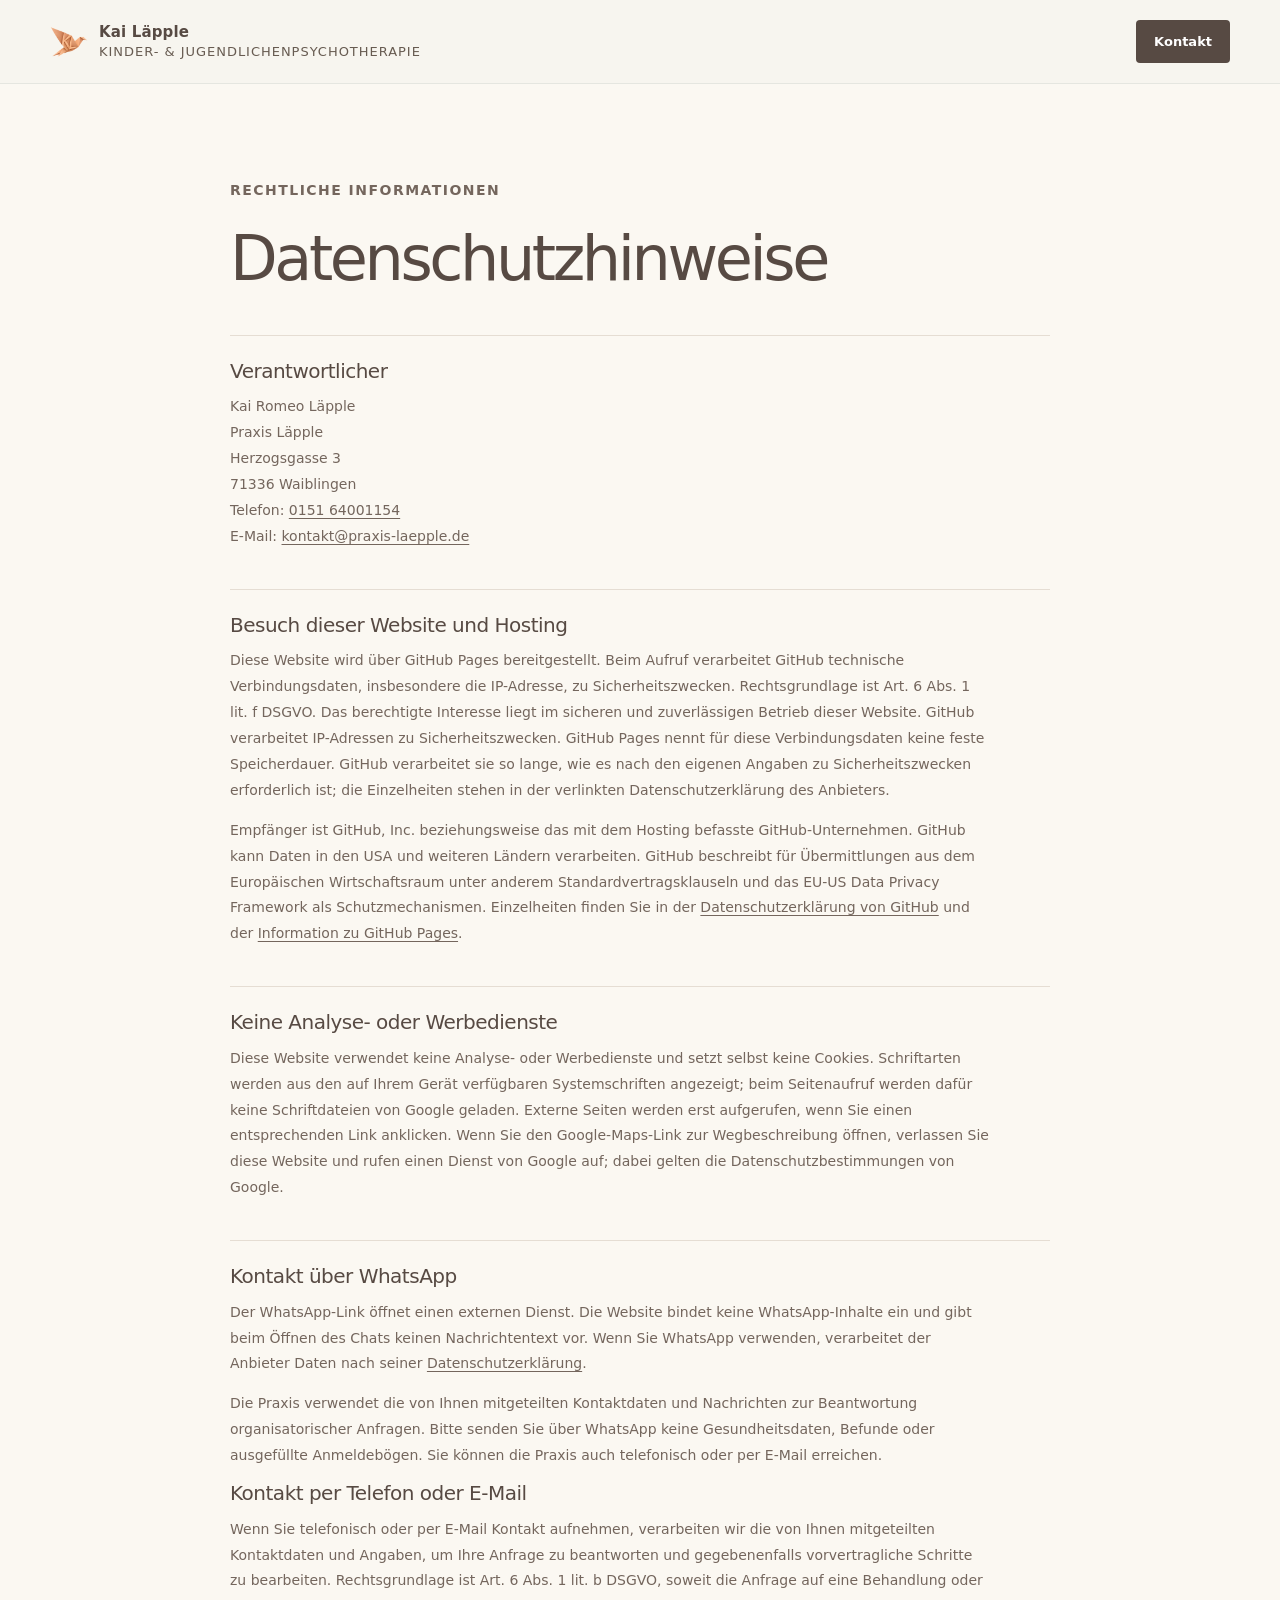
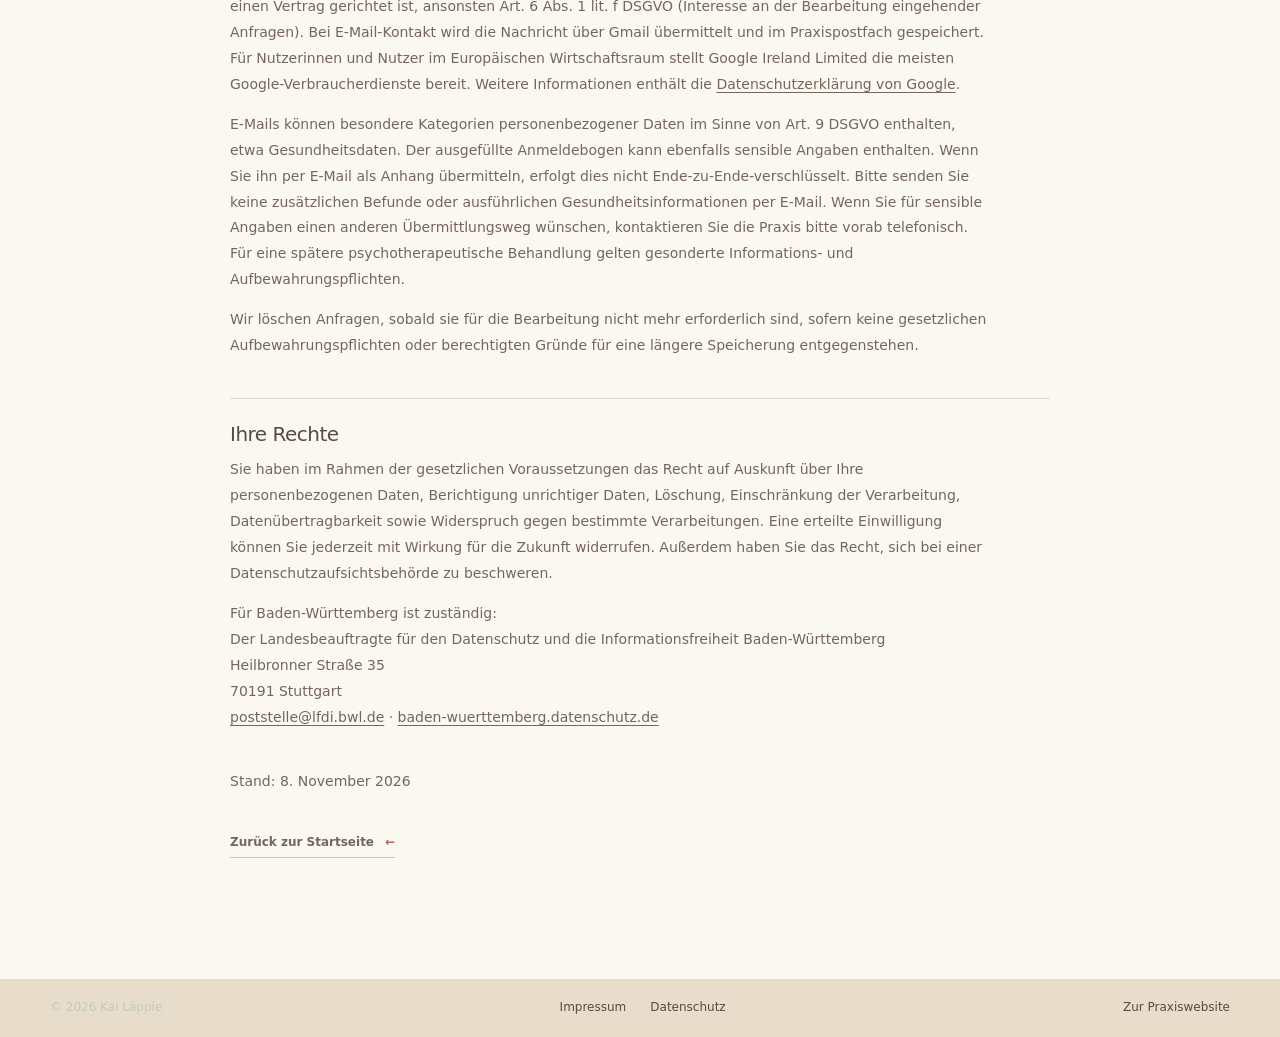
==== commit d0383f1b: "Update practice email on datenschutz.html" ====
--- a/datenschutz.html
+++ b/datenschutz.html
@@ -24,7 +24,7 @@
     <h1>Datenschutzhinweise</h1>
     <section>
       <h2>Verantwortlicher</h2>
-      <p>Kai Romeo Läpple<br>Praxis Läpple<br>Herzogsgasse 3<br>71336 Waiblingen<br>Telefon: <a href="tel:+4915164001154">0151 64001154</a><br>E-Mail: <a href="mailto:praxis.laepple@gmail.com">praxis.laepple@gmail.com</a></p>
+      <p>Kai Romeo Läpple<br>Praxis Läpple<br>Herzogsgasse 3<br>71336 Waiblingen<br>Telefon: <a href="tel:+4915164001154">0151 64001154</a><br>E-Mail: <a href="mailto:kontakt@praxis-laepple.de">kontakt@praxis-laepple.de</a></p>
     </section>
     <section>
       <h2>Besuch dieser Website und Hosting</h2>
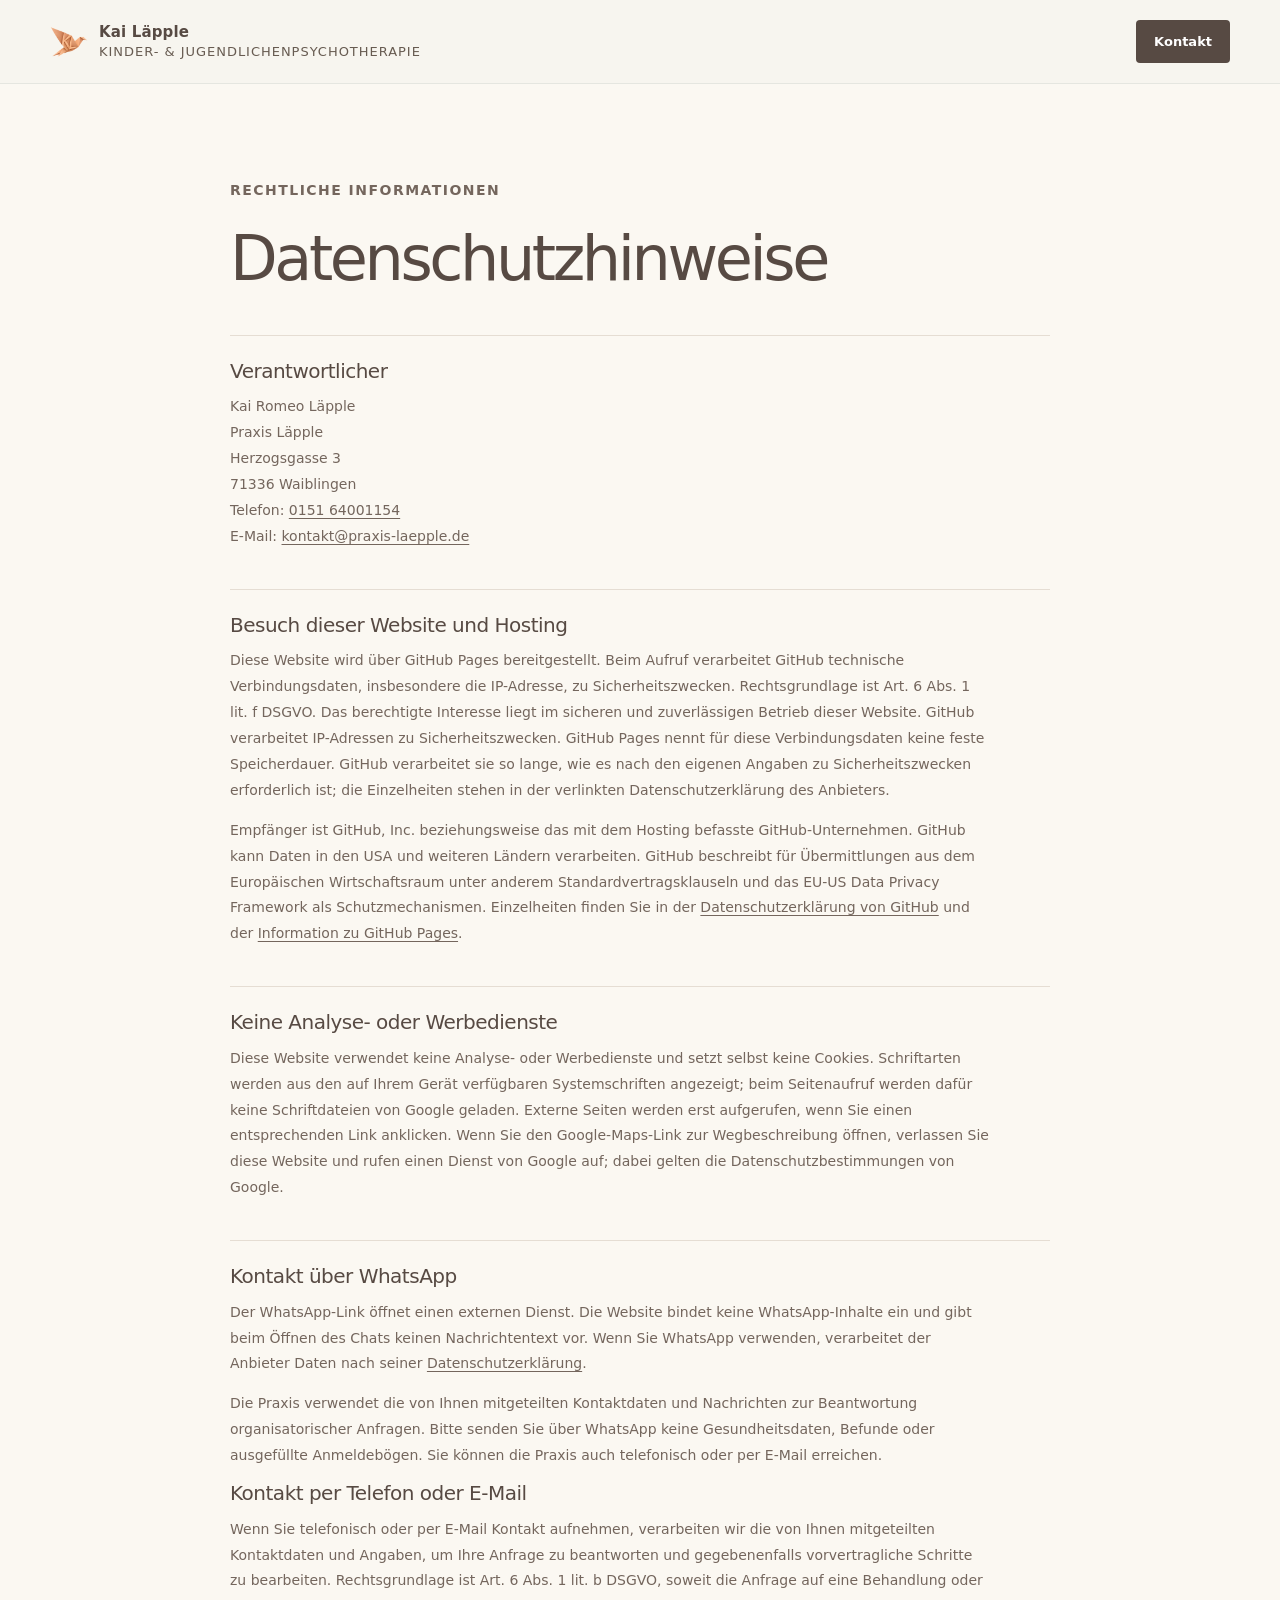
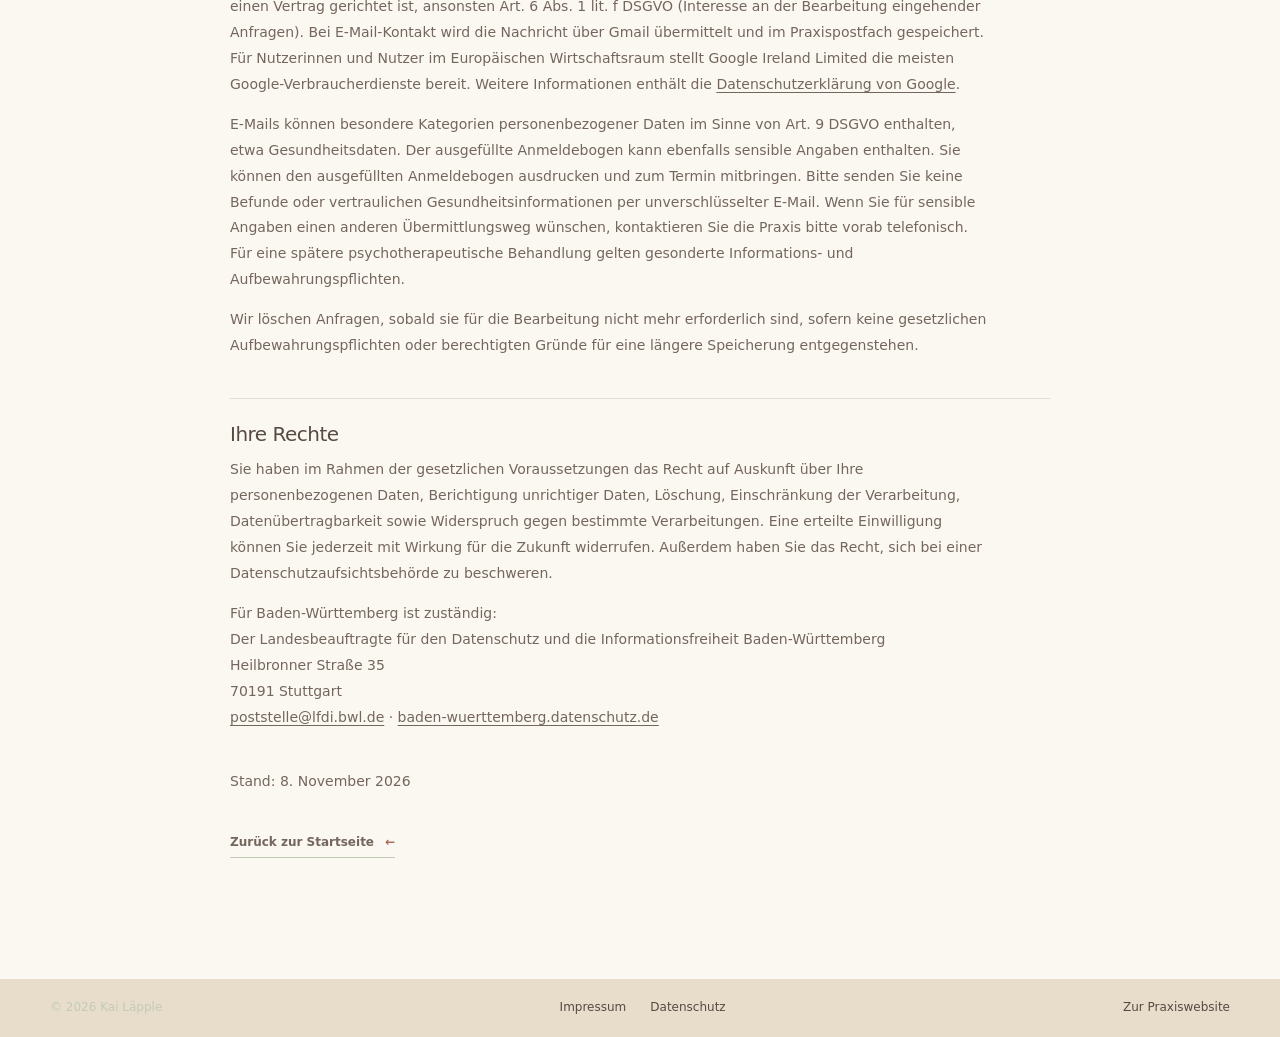
==== commit 04079d2f: "Clarify WhatsApp guidance and bring printed intake form to appointment" ====
--- a/datenschutz.html
+++ b/datenschutz.html
@@ -41,7 +41,7 @@
       <p>Die Praxis verwendet die von Ihnen mitgeteilten Kontaktdaten und Nachrichten zur Beantwortung organisatorischer Anfragen. Bitte senden Sie über WhatsApp keine Gesundheitsdaten, Befunde oder ausgefüllte Anmeldebögen. Sie können die Praxis auch telefonisch oder per E-Mail erreichen.</p>
       <h2>Kontakt per Telefon oder E-Mail</h2>
       <p>Wenn Sie telefonisch oder per E-Mail Kontakt aufnehmen, verarbeiten wir die von Ihnen mitgeteilten Kontaktdaten und Angaben, um Ihre Anfrage zu beantworten und gegebenenfalls vorvertragliche Schritte zu bearbeiten. Rechtsgrundlage ist Art. 6 Abs. 1 lit. b DSGVO, soweit die Anfrage auf eine Behandlung oder einen Vertrag gerichtet ist, ansonsten Art. 6 Abs. 1 lit. f DSGVO (Interesse an der Bearbeitung eingehender Anfragen). Bei E-Mail-Kontakt wird die Nachricht über Gmail übermittelt und im Praxispostfach gespeichert. Für Nutzerinnen und Nutzer im Europäischen Wirtschaftsraum stellt Google Ireland Limited die meisten Google-Verbraucherdienste bereit. Weitere Informationen enthält die <a href="https://policies.google.com/privacy?hl=de" target="_blank" rel="noopener noreferrer">Datenschutzerklärung von Google</a>.</p>
-      <p>E-Mails können besondere Kategorien personenbezogener Daten im Sinne von Art. 9 DSGVO enthalten, etwa Gesundheitsdaten. Der ausgefüllte Anmeldebogen kann ebenfalls sensible Angaben enthalten. Wenn Sie ihn per E-Mail als Anhang übermitteln, erfolgt dies nicht Ende-zu-Ende-verschlüsselt. Bitte senden Sie keine zusätzlichen Befunde oder ausführlichen Gesundheitsinformationen per E-Mail. Wenn Sie für sensible Angaben einen anderen Übermittlungsweg wünschen, kontaktieren Sie die Praxis bitte vorab telefonisch. Für eine spätere psychotherapeutische Behandlung gelten gesonderte Informations- und Aufbewahrungspflichten.</p>
+      <p>E-Mails können besondere Kategorien personenbezogener Daten im Sinne von Art. 9 DSGVO enthalten, etwa Gesundheitsdaten. Der ausgefüllte Anmeldebogen kann ebenfalls sensible Angaben enthalten. Sie können den ausgefüllten Anmeldebogen ausdrucken und zum Termin mitbringen. Bitte senden Sie keine Befunde oder vertraulichen Gesundheitsinformationen per unverschlüsselter E-Mail. Wenn Sie für sensible Angaben einen anderen Übermittlungsweg wünschen, kontaktieren Sie die Praxis bitte vorab telefonisch. Für eine spätere psychotherapeutische Behandlung gelten gesonderte Informations- und Aufbewahrungspflichten.</p>
       <p>Wir löschen Anfragen, sobald sie für die Bearbeitung nicht mehr erforderlich sind, sofern keine gesetzlichen Aufbewahrungspflichten oder berechtigten Gründe für eine längere Speicherung entgegenstehen.</p>
     </section>
     <section>
--- a/styles.css
+++ b/styles.css
@@ -1,4 +1,4 @@
-:root{--paper:#fbf8f2;--paper-dark:#f1e9df;--ink:#574a43;--ink-soft:#74665d;--muted:#81746a;--coral:#a86652;--coral-light:#edd8c9;--sage:#c2cbb8;--line:#e5ddd3;--white:#fffdf9;--serif:Georgia,'Times New Roman',serif;--sans:system-ui,-apple-system,BlinkMacSystemFont,'Segoe UI',Arial,sans-serif;--display:system-ui,-apple-system,BlinkMacSystemFont,'Segoe UI',Arial,sans-serif}*{box-sizing:border-box}html{scroll-behavior:smooth;scroll-padding-top:88px}body{margin:0;background:var(--paper);color:var(--ink);font-family:var(--sans);font-size:16px;line-height:1.65;-webkit-font-smoothing:antialiased}a{color:inherit;text-decoration:none}button{font:inherit}.sr-only{position:absolute;width:1px;height:1px;padding:0;margin:-1px;overflow:hidden;clip:rect(0,0,0,0);white-space:nowrap;border:0}.skip-link{position:fixed;left:16px;top:12px;z-index:100;background:var(--ink);color:white;padding:10px 15px;transform:translateY(-150%)}.skip-link:focus{transform:translateY(0)}:focus-visible{outline:3px solid var(--coral);outline-offset:4px}.section-shell{width:min(1180px,calc(100% - 64px));margin-inline:auto}.section-pad{padding-block:116px}.site-header{height:84px;padding:0 max(32px,calc((100vw - 1180px)/2));position:sticky;top:0;z-index:20;display:flex;align-items:center;justify-content:space-between;background:rgba(247,245,239,.95);backdrop-filter:blur(14px);border-bottom:1px solid rgba(24,59,56,.08)}.brand{display:flex;align-items:center;gap:11px;min-width:255px}.brand-mark{width:38px;height:38px;display:grid;place-items:center;position:relative}.brand-initials{position:absolute;font:700 13px system-ui,-apple-system,BlinkMacSystemFont,"Segoe UI",Arial,sans-serif;letter-spacing:-.08em;color:var(--ink)}.brand-mark svg{width:100%;fill:none;stroke:var(--coral);stroke-width:1.7;stroke-linejoin:round;stroke-linecap:round}.brand-mark svg path+path{stroke:var(--ink)}.brand-copy{display:flex;flex-direction:column;line-height:1.3}.brand-copy strong{font:700 15px var(--display);letter-spacing:.01em}.brand-copy small{font-size:13px;letter-spacing:.075em;text-transform:uppercase;color:var(--muted);margin-top:3px}.site-nav{display:flex;align-items:center;gap:30px;font-size:12px;font-weight:600;color:var(--ink-soft)}.site-nav a{transition:color .2s}.site-nav a:hover,.site-nav a:focus-visible{color:var(--coral)}.site-nav .nav-contact{background:var(--ink);color:white;border-radius:999px;padding:11px 17px}.nav-contact span{color:#d9a18b;margin-left:8px}.menu-toggle{display:none;background:none;border:0;color:var(--ink)}.hero{min-height:650px;position:relative;display:grid;grid-template-columns:1fr .91fr;align-items:center;padding-top:48px;padding-bottom:86px}.hero-copy{max-width:600px;position:relative;z-index:2;padding-bottom:26px}.eyebrow{display:flex;gap:10px;align-items:center;color:var(--muted);font-size:13px;text-transform:uppercase;letter-spacing:.13em;font-weight:700;margin:0 0 22px}.eyebrow-dot{width:7px;height:7px;border-radius:50%;background:var(--coral)}h1,h2,h3,p{margin-top:0}h1,h2{font-family:var(--display);letter-spacing:-.055em;line-height:1.08;font-weight:500}h1{font-size:clamp(48px,5.3vw,70px);margin-bottom:24px}h1 em,h2 em{font-family:var(--serif);font-weight:400;color:var(--coral);letter-spacing:-.04em}h1 em{font-size:1.1em}.hero-intro{color:var(--ink-soft);max-width:440px;font-size:16px;line-height:1.8}.hero-actions{display:flex;align-items:center;gap:26px;margin-top:31px}.button{display:inline-flex;align-items:center;gap:22px;padding:15px 21px;border-radius:4px;font-size:12px;font-weight:700;transition:transform .2s,background .2s}.button:hover{transform:translateY(-2px)}.button-dark{background:var(--ink);color:white}.button-dark span{color:#d9a18b;font-size:16px}.text-link{font-size:12px;font-weight:700;border-bottom:1px solid #c2cbb8;padding:8px 0}.text-link span{color:var(--coral);padding-left:7px}.hero-note{display:flex;align-items:center;gap:12px;margin-top:45px;color:var(--muted);font-size:13px}.hero-note p{margin:0;line-height:1.6}.hero-note strong{color:var(--ink);font-weight:700}.note-icon{width:24px;height:24px;border:1px solid var(--sage);border-radius:50%;display:grid;place-items:center;color:var(--ink);font:italic 14px var(--serif)}.hero-art{height:470px;position:relative;overflow:hidden;background:#f1e9df;border-radius:49% 49% 3px 3px/45% 45% 3px 3px;align-self:center;margin-left:20px}.sun{width:130px;height:130px;border-radius:50%;background:#dfad97;position:absolute;top:53px;right:67px;opacity:.88}.art-arch{position:absolute;bottom:-27px;left:50%;transform:translateX(-50%);width:285px;height:407px;border-radius:145px 145px 0 0;background:#d1d7c7;border:1px solid rgba(24,59,56,.12)}.art-inner{position:absolute;inset:18px 18px -5px;border-radius:140px 140px 0 0;background:#f5efe6}.art-window{position:absolute;width:107px;height:127px;left:89px;top:89px;background:#e4cfb9;border-radius:55px 55px 0 0;overflow:hidden}.art-window:before,.art-window:after{content:'';position:absolute;background:rgba(255,255,255,.64)}.art-window:before{width:1px;height:100%;left:50%}.art-window:after{height:1px;width:100%;top:57%}.art-window i{position:absolute;width:30px;height:50px;border-radius:50% 50% 0 0;background:#c99179;bottom:0;left:16px;opacity:.5}.art-window i+i{left:auto;right:10px;height:68px}.art-plant{position:absolute;left:44px;bottom:32px;width:52px;height:105px}.art-plant i{position:absolute;width:40px;height:27px;border-radius:50% 0 50% 0;border:1px solid #899781;transform:rotate(-24deg);bottom:0;left:5px}.art-plant b{position:absolute;width:2px;height:60px;background:#899781;bottom:16px;left:25px;transform:rotate(-9deg);transform-origin:bottom}.art-plant b:nth-child(2){height:43px;transform:rotate(-34deg)}.art-plant b:nth-child(3){height:48px;transform:rotate(25deg)}.art-plant b:nth-child(4){height:32px;transform:rotate(46deg)}.art-stool{position:absolute;bottom:40px;right:43px;width:108px;height:15px;border-radius:8px;background:#bd8068}.art-stool:before,.art-stool:after{content:'';position:absolute;top:11px;width:5px;height:47px;background:#74665d}.art-stool:before{left:16px}.art-stool:after{right:16px}.art-book{position:absolute;bottom:62px;right:67px;width:47px;height:6px;background:#879184;transform:rotate(-4deg)}.art-caption{position:absolute;right:22px;bottom:23px;display:flex;flex-direction:column;font:italic 14px var(--serif);color:var(--ink-soft);text-align:right}.art-spark{position:absolute;color:#bd8068;font-size:19px}.spark-one{left:58px;top:96px}.spark-two{right:50px;top:217px;font-size:13px}.hero-bottom{position:absolute;bottom:22px;left:0;right:0;border-top:1px solid var(--line);padding-top:17px;display:flex;justify-content:space-between;color:var(--muted);font-size:12px;letter-spacing:.08em;text-transform:uppercase}.scroll-cue b{color:var(--coral);margin-left:9px;font-size:14px}.section-kicker{font:700 12px var(--display);letter-spacing:.16em;text-transform:uppercase;color:var(--coral);display:flex;gap:14px;align-items:center}.section-kicker span{color:var(--muted);letter-spacing:.1em}.welcome{padding-top:112px}.welcome-content{display:grid;grid-template-columns:1fr .78fr;gap:100px;align-items:start;margin-top:47px}.welcome h2,.qualification-head h2,.process-heading h2{font-size:clamp(36px,4vw,50px);margin:0}.welcome-content p{color:var(--ink-soft);font-size:15px;line-height:1.85}.welcome-content .muted{color:var(--muted);font-size:13px}.value-grid{display:grid;grid-template-columns:repeat(3,1fr);gap:40px;margin-top:66px;padding-top:25px;border-top:1px solid var(--line)}.value-number{font:italic 16px var(--serif);color:var(--coral)}.value-grid h3{font:700 15px var(--display);margin:14px 0 8px}.value-grid p{font-size:12px;color:var(--muted);max-width:260px;margin:0}.person-section{background:#f5efe6}.person-layout{display:grid;grid-template-columns:.82fr 1fr;gap:115px;align-items:center}.person-visual{position:relative;max-width:405px}.portrait-placeholder{height:455px;background:#e0e4d8;position:relative;overflow:hidden;display:flex;align-items:flex-end;justify-content:center}.portrait-sun{position:absolute;right:52px;top:48px;width:112px;height:112px;border-radius:50%;background:#dfad97}.portrait-shape{position:absolute;bottom:-62px;left:50%;transform:translateX(-50%);width:240px;height:370px;border-radius:125px 125px 0 0;background:#b9c5b0}.portrait-shape:before{content:'';position:absolute;width:115px;height:145px;border-radius:60px 60px 45px 45px;background:#c99179;top:56px;left:63px}.portrait-shape:after{content:'';position:absolute;width:175px;height:193px;border-radius:95px 95px 0 0;background:#74665d;top:191px;left:33px}.portrait-stem{position:absolute;width:2px;height:105px;background:#899781;left:62px;bottom:67px;transform:rotate(20deg)}.portrait-stem:before,.portrait-stem:after{content:'';position:absolute;width:38px;height:21px;border:1px solid #899781;border-radius:100% 0 100% 0;left:-31px;top:20px;transform:rotate(-26deg)}.portrait-stem:after{left:2px;top:51px;transform:rotate(26deg)}.portrait-placeholder>span{position:absolute;top:23px;left:24px;font-size:13px;line-height:1.5;letter-spacing:.15em;color:var(--ink-soft)}.round-stamp{position:absolute;right:-32px;bottom:36px;width:106px;height:106px;border-radius:50%;background:var(--coral);color:white;display:flex;flex-direction:column;align-items:center;justify-content:center;text-align:center;font:italic 18px/1.05 var(--serif);transform:rotate(9deg);box-shadow:0 9px 25px #574a4310}.round-stamp small{font:700 9px var(--sans);letter-spacing:.15em;margin-top:6px}.person-copy .section-kicker{margin-bottom:42px}.person-copy h2{font-size:clamp(38px,4.4vw,54px);margin:0 0 23px}.person-copy>p:not(.eyebrow){font-size:14px;color:var(--ink-soft);line-height:1.9}.person-copy .eyebrow{margin-bottom:14px}.person-copy .text-link{display:inline-block;margin-top:10px}.qualification-head{display:flex;justify-content:space-between;align-items:end;margin:40px 0 30px}.qualification-head p{max-width:310px;color:var(--muted);font-size:13px;margin:0}.timeline{border-top:1px solid var(--line)}.timeline-item:last-child{border-bottom:0}.timeline-item{display:grid;grid-template-columns:170px 1fr 45px;gap:25px;padding:26px 0;border-bottom:1px solid var(--line);align-items:center}.timeline-date{font:600 12px var(--display);color:var(--coral)}.timeline-item h3{font:700 15px var(--display);margin:0 0 4px}.timeline-item p{font-size:12px;color:var(--muted);margin:0}.timeline-mark{font:italic 13px var(--serif);color:#bdc8b7;text-align:right}.experience-strip{display:grid;grid-template-columns:1.4fr 1fr;gap:50px;padding-top:34px}.mini-label{font-size:13px;letter-spacing:.15em;color:var(--coral);font-weight:700}.experience-strip p{font-size:12px;color:var(--ink-soft);line-height:1.9;margin:12px 0 0}.languages p{border-left:1px solid var(--line);padding-left:23px}.offer-section{background:#574a43;color:#fbf8f2}.offer-section .section-kicker span,.offer-section .offer-layout>div:first-child>p:not(.eyebrow){color:#74665d}.offer-layout{display:grid;grid-template-columns:.75fr 1fr;gap:100px;align-items:center}.offer-layout>div:first-child h2{font-size:clamp(46px,5vw,62px);margin:0 0 25px}.offer-layout .eyebrow{color:#bd8068;margin-top:42px;margin-bottom:13px}.offer-layout>div:first-child>p:not(.eyebrow){font-size:14px;line-height:1.9}.offer-layout .muted{color:#81746a!important;font-size:12px!important}.offer-cards{display:grid;grid-template-columns:1fr 1fr;gap:13px}.offer-card{padding:24px 23px;background:#e9e2d9;min-height:190px}.offer-card:last-child{grid-column:1/-1;min-height:150px}.card-icon{font:21px var(--serif);color:#bd8068}.offer-card h3{font:700 14px var(--display);margin:19px 0 7px}.offer-card p{font-size:13px;color:#74665d;line-height:1.7;margin:0}.process-heading{display:flex;justify-content:space-between;align-items:end;margin:40px 0 49px}.process-heading p{max-width:340px;color:var(--muted);font-size:13px;margin:0}.process-steps{display:grid;grid-template-columns:repeat(3,1fr);gap:32px}.process-steps article{border-top:1px solid var(--line);padding-top:20px}.process-steps article>span{font:italic 14px var(--serif);color:var(--coral)}.process-steps h3{font:700 17px var(--display);margin:24px 0 10px}.process-steps p{font-size:12px;color:var(--muted);max-width:260px}.family-section{background:#f1e9df}.family-layout{display:grid;grid-template-columns:.55fr 1fr;gap:55px}.family-layout>.section-kicker{align-self:start}.family-content{max-width:620px}.family-content .eyebrow{margin-bottom:14px}.family-content h2{font-size:clamp(38px,4.2vw,52px);margin:0 0 23px}.family-content>p:not(.eyebrow){color:var(--ink-soft);font-size:14px;line-height:1.9}.family-note{display:flex;gap:16px;border-left:2px solid var(--coral);padding:15px 18px;background:#f5efe6;margin:27px 0;color:var(--ink-soft)}.family-note span{color:var(--coral);font-size:18px}.family-note p{font-size:12px;margin:0}.button-outline{border:1px solid #bdc8b7;color:var(--ink);background:transparent}.button-outline span{color:var(--coral)}.contact-section{background:#f5efe6}.contact-layout{display:grid;grid-template-columns:.85fr 1fr;gap:115px;align-items:center}.contact-layout h2{font-size:clamp(48px,5vw,63px);margin:0 0 24px}.contact-layout>div:first-child>p:not(.eyebrow){color:var(--ink-soft);font-size:14px;line-height:1.9;max-width:390px}.contact-layout .eyebrow{margin-top:40px}.contact-status{display:flex;gap:9px;align-items:center;font-size:13px;color:var(--muted);margin-top:28px}.status-dot{width:7px;height:7px;border-radius:50%;background:#c99179}.contact-card{padding:33px 36px;background:var(--white);box-shadow:0 18px 45px #574a4310}.contact-card-top{display:flex;justify-content:space-between;align-items:center;border-bottom:1px solid var(--line);padding-bottom:18px;font-size:13px;letter-spacing:.15em;color:var(--muted);font-weight:700}.contact-symbol{font-size:20px;color:var(--coral)}.contact-card h3{font:700 20px var(--display);margin:24px 0}.contact-card dl{margin:0}.contact-card dl div{display:grid;grid-template-columns:110px 1fr;padding:11px 0;border-bottom:1px solid #f5efe6;font-size:12px}.contact-card dt{color:var(--muted)}.contact-card dd{margin:0;font-weight:600}.contact-card>small{display:block;margin-top:18px;color:#a86652;font-size:12px;line-height:1.6}.site-footer{background:#574a43;color:#fbf8f2}.footer-main{display:flex;align-items:center;justify-content:space-between;padding-block:38px;border-bottom:1px solid #ffffff55}.footer-brand .brand-copy small{color:#c2cbb8}.footer-main>p{margin:0;color:#c2cbb8;font:italic 15px var(--serif)}.footer-top{font-size:13px;color:#c99179}.footer-bottom{display:flex;justify-content:space-between;align-items:center;padding-block:19px;color:#c2cbb8;font-size:12px}.footer-bottom div{display:flex;gap:24px}.footer-bottom a:hover{color:white}.legal{border-top:1px solid #ffffff55;padding-block:30px 20px;scroll-margin-top:84px;color:#c2cbb8}.legal h2{font:700 15px var(--display);letter-spacing:0;margin-bottom:14px;color:#fbf8f2}.legal p{max-width:820px;font-size:13px;line-height:1.75;margin-bottom:13px}.legal-alert{color:#dfad97;font-weight:600}.legal strong{color:#fbf8f2}@media(max-width:1000px){.site-nav{gap:17px;font-size:13px}.brand{min-width:225px}.hero{min-height:600px}.hero-art{height:415px}.section-pad{padding-block:90px}.person-layout,.contact-layout{gap:70px}.offer-layout{gap:65px}.welcome-content{gap:55px}}@media(max-width:760px){.section-shell{width:min(100% - 40px,560px)}.site-header{height:72px;padding:0 20px}.brand{min-width:0}.brand-mark{width:34px;height:34px}.brand-copy small{font-size:12px}.menu-toggle{display:flex;flex-direction:column;gap:5px;padding:10px;cursor:pointer}.menu-toggle>span:not(.sr-only){width:21px;height:1px;background:var(--ink);display:block}.site-nav{position:absolute;top:71px;left:0;right:0;background:var(--paper);padding:17px 22px 24px;display:none;flex-direction:column;align-items:stretch;gap:0;border-bottom:1px solid var(--line);box-shadow:0 12px 18px #574a4312}.site-nav.is-open{display:flex}.site-nav a{padding:12px 2px;border-bottom:1px solid var(--line)}.site-nav .nav-contact{margin-top:12px;padding:12px 16px;text-align:center;border:0}.hero{display:flex;flex-direction:column;align-items:stretch;padding-top:58px;padding-bottom:77px;min-height:0}.hero-copy{padding:0}.hero h1{font-size:clamp(40px,11.2vw,62px)}.hero-intro{font-size:14px;max-width:430px}.hero-actions{gap:18px;flex-wrap:wrap}.hero-note{margin-top:27px}.hero-art{margin:46px 0 0 auto;width:min(100%,390px);height:360px}.art-arch{transform:translateX(-50%) scale(.86);transform-origin:bottom center}.hero-bottom{bottom:17px;font-size:12px}.scroll-cue{font-size:12px}.section-pad{padding-block:75px}.welcome{padding-top:80px}.welcome-content{grid-template-columns:1fr;gap:20px;margin-top:31px}.welcome h2,.qualification-head h2,.process-heading h2{font-size:38px}.value-grid{grid-template-columns:1fr;gap:24px;margin-top:38px}.value-grid article{display:grid;grid-template-columns:35px 1fr;column-gap:9px}.value-grid .value-number{grid-row:span 2}.value-grid h3{margin:0 0 3px}.value-grid p{max-width:360px}.person-layout{grid-template-columns:1fr;gap:43px}.person-visual{width:min(100% - 18px,380px);margin-inline:auto}.portrait-placeholder{height:410px}.person-copy .section-kicker{margin-bottom:29px}.person-copy h2{font-size:42px}.qualification-head,.process-heading{display:block;margin:31px 0 26px}.qualification-head p,.process-heading p{margin-top:14px}.timeline-item{grid-template-columns:90px 1fr;gap:14px;padding:20px 0}.timeline-item h3{font-size:13px}.timeline-item p{font-size:13px}.timeline-mark{display:none}.timeline-date{font-size:12px}.experience-strip{grid-template-columns:1fr;gap:25px}.languages p{border-left:0;padding-left:0}.offer-layout{grid-template-columns:1fr;gap:30px}.offer-layout .eyebrow{margin-top:32px}.offer-layout>div:first-child h2{font-size:49px}.offer-cards{gap:9px}.offer-card{padding:18px 16px;min-height:180px}.offer-card:last-child{min-height:140px}.offer-card h3{font-size:12px}.offer-card p{font-size:12px}.process-steps{grid-template-columns:1fr;gap:20px}.process-steps article{display:grid;grid-template-columns:35px 1fr;column-gap:10px;padding-top:16px}.process-steps article>span{grid-row:span 2}.process-steps h3{margin:0 0 5px;font-size:15px}.process-steps p{margin:0;max-width:none}.family-layout{grid-template-columns:1fr;gap:27px}.family-content h2{font-size:41px}.contact-layout{grid-template-columns:1fr;gap:35px}.contact-layout h2{font-size:54px}.contact-card{padding:26px 21px}.contact-card dl div{grid-template-columns:95px 1fr;font-size:13px}.footer-main{flex-wrap:wrap;gap:20px}.footer-main>p{order:3;width:100%;font-size:14px}.footer-bottom{flex-wrap:wrap;row-gap:14px}.footer-bottom>span:last-child{width:100%}.legal{scroll-margin-top:72px;padding-block:25px 14px}.legal p{font-size:12px}}@media(prefers-reduced-motion:reduce){html{scroll-behavior:auto}*,*::before,*::after{transition:none!important;animation:none!important}}
+:root{--paper:#fbf8f2;--paper-dark:#f1e9df;--ink:#574a43;--ink-soft:#74665d;--muted:#81746a;--coral:#a86652;--coral-light:#edd8c9;--sage:#c2cbb8;--line:#e5ddd3;--white:#fffdf9;--serif:Georgia,'Times New Roman',serif;--sans:system-ui,-apple-system,BlinkMacSystemFont,'Segoe UI',Arial,sans-serif;--display:system-ui,-apple-system,BlinkMacSystemFont,'Segoe UI',Arial,sans-serif}*{box-sizing:border-box}html{scroll-behavior:smooth;scroll-padding-top:88px}body{margin:0;background:var(--paper);color:var(--ink);font-family:var(--sans);font-size:16px;line-height:1.65;-webkit-font-smoothing:antialiased}a{color:inherit;text-decoration:none}button{font:inherit}.sr-only{position:absolute;width:1px;height:1px;padding:0;margin:-1px;overflow:hidden;clip:rect(0,0,0,0);white-space:nowrap;border:0}.skip-link{position:fixed;left:16px;top:12px;z-index:100;background:var(--ink);color:white;padding:10px 15px;transform:translateY(-150%)}.skip-link:focus{transform:translateY(0)}:focus-visible{outline:3px solid var(--coral);outline-offset:4px}.section-shell{width:min(1180px,calc(100% - 64px));margin-inline:auto}.section-pad{padding-block:116px}.site-header{height:84px;padding:0 max(32px,calc((100vw - 1180px)/2));position:sticky;top:0;z-index:20;display:flex;align-items:center;justify-content:space-between;background:rgba(247,245,239,.95);backdrop-filter:blur(14px);border-bottom:1px solid rgba(24,59,56,.08)}.brand{display:flex;align-items:center;gap:11px;min-width:255px}.brand-mark{width:38px;height:38px;display:grid;place-items:center;position:relative}.brand-initials{position:absolute;font:700 13px system-ui,-apple-system,BlinkMacSystemFont,"Segoe UI",Arial,sans-serif;letter-spacing:-.08em;color:var(--ink)}.brand-mark svg{width:100%;fill:none;stroke:var(--coral);stroke-width:1.7;stroke-linejoin:round;stroke-linecap:round}.brand-mark svg path+path{stroke:var(--ink)}.brand-copy{display:flex;flex-direction:column;line-height:1.3}.brand-copy strong{font:700 15px var(--display);letter-spacing:.01em}.brand-copy small{font-size:13px;letter-spacing:.075em;text-transform:uppercase;color:var(--muted);margin-top:3px}.site-nav{display:flex;align-items:center;gap:30px;font-size:12px;font-weight:600;color:var(--ink-soft)}.site-nav a{transition:color .2s}.site-nav a:hover,.site-nav a:focus-visible{color:var(--coral)}.site-nav .nav-contact{background:var(--ink);color:white;border-radius:999px;padding:11px 17px}.nav-contact span{color:#d9a18b;margin-left:8px}.menu-toggle{display:none;background:none;border:0;color:var(--ink)}.hero{min-height:650px;position:relative;display:grid;grid-template-columns:1fr .91fr;align-items:center;padding-top:48px;padding-bottom:86px}.hero-copy{max-width:600px;position:relative;z-index:2;padding-bottom:26px}.eyebrow{display:flex;gap:10px;align-items:center;color:var(--muted);font-size:13px;text-transform:uppercase;letter-spacing:.13em;font-weight:700;margin:0 0 22px}.eyebrow-dot{width:7px;height:7px;border-radius:50%;background:var(--coral)}h1,h2,h3,p{margin-top:0}h1,h2{font-family:var(--display);letter-spacing:-.055em;line-height:1.08;font-weight:500}h1{font-size:clamp(48px,5.3vw,70px);margin-bottom:24px}h1 em,h2 em{font-family:var(--serif);font-weight:400;color:var(--coral);letter-spacing:-.04em}h1 em{font-size:1.1em}.hero-intro{color:var(--ink-soft);max-width:440px;font-size:16px;line-height:1.8}.hero-actions{display:flex;align-items:center;gap:26px;margin-top:31px}.button{display:inline-flex;align-items:center;gap:22px;padding:15px 21px;border-radius:4px;font-size:12px;font-weight:700;transition:transform .2s,background .2s}.button:hover{transform:translateY(-2px)}.button-dark{background:var(--ink);color:white}.button-dark span{color:#d9a18b;font-size:16px}.text-link{font-size:12px;font-weight:700;border-bottom:1px solid #c2cbb8;padding:8px 0}.text-link span{color:var(--coral);padding-left:7px}.hero-note{display:flex;align-items:center;gap:12px;margin-top:45px;color:var(--muted);font-size:13px}.hero-note p{margin:0;line-height:1.6}.hero-note strong{color:var(--ink);font-weight:700}.note-icon{width:24px;height:24px;border:1px solid var(--sage);border-radius:50%;display:grid;place-items:center;color:var(--ink);font:italic 14px var(--serif)}.hero-art{height:470px;position:relative;overflow:hidden;background:#f1e9df;border-radius:49% 49% 3px 3px/45% 45% 3px 3px;align-self:center;margin-left:20px}.sun{width:130px;height:130px;border-radius:50%;background:#dfad97;position:absolute;top:53px;right:67px;opacity:.88}.art-arch{position:absolute;bottom:-27px;left:50%;transform:translateX(-50%);width:285px;height:407px;border-radius:145px 145px 0 0;background:#d1d7c7;border:1px solid rgba(24,59,56,.12)}.art-inner{position:absolute;inset:18px 18px -5px;border-radius:140px 140px 0 0;background:#f5efe6}.art-window{position:absolute;width:107px;height:127px;left:89px;top:89px;background:#e4cfb9;border-radius:55px 55px 0 0;overflow:hidden}.art-window:before,.art-window:after{content:'';position:absolute;background:rgba(255,255,255,.64)}.art-window:before{width:1px;height:100%;left:50%}.art-window:after{height:1px;width:100%;top:57%}.art-window i{position:absolute;width:30px;height:50px;border-radius:50% 50% 0 0;background:#c99179;bottom:0;left:16px;opacity:.5}.art-window i+i{left:auto;right:10px;height:68px}.art-plant{position:absolute;left:44px;bottom:32px;width:52px;height:105px}.art-plant i{position:absolute;width:40px;height:27px;border-radius:50% 0 50% 0;border:1px solid #899781;transform:rotate(-24deg);bottom:0;left:5px}.art-plant b{position:absolute;width:2px;height:60px;background:#899781;bottom:16px;left:25px;transform:rotate(-9deg);transform-origin:bottom}.art-plant b:nth-child(2){height:43px;transform:rotate(-34deg)}.art-plant b:nth-child(3){height:48px;transform:rotate(25deg)}.art-plant b:nth-child(4){height:32px;transform:rotate(46deg)}.art-stool{position:absolute;bottom:40px;right:43px;width:108px;height:15px;border-radius:8px;background:#bd8068}.art-stool:before,.art-stool:after{content:'';position:absolute;top:11px;width:5px;height:47px;background:#74665d}.art-stool:before{left:16px}.art-stool:after{right:16px}.art-book{position:absolute;bottom:62px;right:67px;width:47px;height:6px;background:#879184;transform:rotate(-4deg)}.art-caption{position:absolute;right:22px;bottom:23px;display:flex;flex-direction:column;font:italic 14px var(--serif);color:var(--ink-soft);text-align:right}.art-spark{position:absolute;color:#bd8068;font-size:19px}.spark-one{left:58px;top:96px}.spark-two{right:50px;top:217px;font-size:13px}.hero-bottom{position:absolute;bottom:22px;left:0;right:0;border-top:1px solid var(--line);padding-top:17px;display:flex;justify-content:space-between;color:var(--muted);font-size:12px;letter-spacing:.08em;text-transform:uppercase}.scroll-cue b{color:var(--coral);margin-left:9px;font-size:14px}.section-kicker{font:700 12px var(--display);letter-spacing:.16em;text-transform:uppercase;color:var(--coral);display:flex;gap:14px;align-items:center}.section-kicker span{color:var(--muted);letter-spacing:.1em}.welcome{padding-top:112px}.welcome-content{display:grid;grid-template-columns:1fr .78fr;gap:100px;align-items:start;margin-top:47px}.welcome h2,.qualification-head h2,.process-heading h2{font-size:clamp(36px,4vw,50px);margin:0}.welcome-content p{color:var(--ink-soft);font-size:15px;line-height:1.85}.welcome-content .muted{color:var(--muted);font-size:13px}.value-grid{display:grid;grid-template-columns:repeat(3,1fr);gap:40px;margin-top:66px;padding-top:25px;border-top:1px solid var(--line)}.value-number{font:italic 16px var(--serif);color:var(--coral)}.value-grid h3{font:700 15px var(--display);margin:14px 0 8px}.value-grid p{font-size:12px;color:var(--muted);max-width:260px;margin:0}.person-section{background:#f5efe6}.person-layout{display:grid;grid-template-columns:.82fr 1fr;gap:115px;align-items:center}.person-visual{position:relative;max-width:405px}.portrait-placeholder{height:455px;background:#e0e4d8;position:relative;overflow:hidden;display:flex;align-items:flex-end;justify-content:center}.portrait-sun{position:absolute;right:52px;top:48px;width:112px;height:112px;border-radius:50%;background:#dfad97}.portrait-shape{position:absolute;bottom:-62px;left:50%;transform:translateX(-50%);width:240px;height:370px;border-radius:125px 125px 0 0;background:#b9c5b0}.portrait-shape:before{content:'';position:absolute;width:115px;height:145px;border-radius:60px 60px 45px 45px;background:#c99179;top:56px;left:63px}.portrait-shape:after{content:'';position:absolute;width:175px;height:193px;border-radius:95px 95px 0 0;background:#74665d;top:191px;left:33px}.portrait-stem{position:absolute;width:2px;height:105px;background:#899781;left:62px;bottom:67px;transform:rotate(20deg)}.portrait-stem:before,.portrait-stem:after{content:'';position:absolute;width:38px;height:21px;border:1px solid #899781;border-radius:100% 0 100% 0;left:-31px;top:20px;transform:rotate(-26deg)}.portrait-stem:after{left:2px;top:51px;transform:rotate(26deg)}.portrait-placeholder>span{position:absolute;top:23px;left:24px;font-size:13px;line-height:1.5;letter-spacing:.15em;color:var(--ink-soft)}.round-stamp{position:absolute;right:-32px;bottom:36px;width:106px;height:106px;border-radius:50%;background:var(--coral);color:white;display:flex;flex-direction:column;align-items:center;justify-content:center;text-align:center;font:italic 18px/1.05 var(--serif);transform:rotate(9deg);box-shadow:0 9px 25px #574a4310}.round-stamp small{font:700 9px var(--sans);letter-spacing:.15em;margin-top:6px}.person-copy .section-kicker{margin-bottom:42px}.person-copy h2{font-size:clamp(38px,4.4vw,54px);margin:0 0 23px}.person-copy>p:not(.eyebrow){font-size:14px;color:var(--ink-soft);line-height:1.9}.person-copy .eyebrow{margin-bottom:14px}.person-copy .text-link{display:inline-block;margin-top:10px}.qualification-head{display:flex;justify-content:space-between;align-items:end;margin:40px 0 30px}.qualification-head p{max-width:310px;color:var(--muted);font-size:13px;margin:0}.timeline{border-top:1px solid var(--line)}.timeline-item:last-child{border-bottom:0}.timeline-item{display:grid;grid-template-columns:170px 1fr 45px;gap:25px;padding:14px 0;border-bottom:1px solid var(--line);align-items:center}.timeline-date{font:600 12px var(--display);color:var(--coral)}.timeline-item h3{font:700 15px var(--display);margin:0 0 3px}.timeline-item p{font-size:12px;line-height:1.4;color:var(--muted);margin:0}.timeline-mark{font:italic 13px var(--serif);color:#bdc8b7;text-align:right}.experience-strip{display:grid;grid-template-columns:1.4fr 1fr;gap:50px;padding-top:34px}.mini-label{font-size:13px;letter-spacing:.15em;color:var(--coral);font-weight:700}.experience-strip p{font-size:12px;color:var(--ink-soft);line-height:1.9;margin:12px 0 0}.languages p{border-left:1px solid var(--line);padding-left:23px}.offer-section{background:#574a43;color:#fbf8f2}.offer-section .section-kicker span,.offer-section .offer-layout>div:first-child>p:not(.eyebrow){color:#74665d}.offer-layout{display:grid;grid-template-columns:.75fr 1fr;gap:100px;align-items:center}.offer-layout>div:first-child h2{font-size:clamp(46px,5vw,62px);margin:0 0 25px}.offer-layout .eyebrow{color:#bd8068;margin-top:42px;margin-bottom:13px}.offer-layout>div:first-child>p:not(.eyebrow){font-size:14px;line-height:1.9}.offer-layout .muted{color:#81746a!important;font-size:12px!important}.offer-cards{display:grid;grid-template-columns:1fr 1fr;gap:13px}.offer-card{padding:24px 23px;background:#e9e2d9;min-height:190px}.offer-card:last-child{grid-column:1/-1;min-height:150px}.card-icon{font:21px var(--serif);color:#bd8068}.offer-card h3{font:700 14px var(--display);margin:19px 0 7px}.offer-card p{font-size:13px;color:#74665d;line-height:1.7;margin:0}.process-heading{margin:40px 0 49px}.process-heading p{max-width:56ch;color:var(--ink-soft);font-size:14px;margin:10px 0 0}.process-steps{display:grid;grid-template-columns:repeat(3,1fr);gap:32px}.process-steps article{border-top:1px solid var(--line);padding-top:20px}.process-steps article>span{font:italic 14px var(--serif);color:var(--coral)}.process-steps h3{font:700 17px var(--display);margin:24px 0 10px}.process-steps p{font-size:12px;color:var(--muted);max-width:260px}.family-section{background:#f1e9df}.family-layout{display:grid;grid-template-columns:.55fr 1fr;gap:55px}.family-layout>.section-kicker{align-self:start}.family-content{max-width:620px}.family-content .eyebrow{margin-bottom:14px}.family-content h2{font-size:clamp(38px,4.2vw,52px);margin:0 0 23px}.family-content>p:not(.eyebrow){color:var(--ink-soft);font-size:14px;line-height:1.9}.family-note{display:flex;gap:16px;border-left:2px solid var(--coral);padding:15px 18px;background:#f5efe6;margin:27px 0;color:var(--ink-soft)}.family-note span{color:var(--coral);font-size:18px}.family-note p{font-size:12px;margin:0}.button-outline{border:1px solid #bdc8b7;color:var(--ink);background:transparent}.button-outline span{color:var(--coral)}.contact-section{background:#f5efe6}.contact-layout{display:grid;grid-template-columns:.85fr 1fr;gap:115px;align-items:start}.contact-layout h2{font-size:clamp(48px,5vw,63px);margin:0 0 24px}.contact-layout>div:first-child>p:not(.eyebrow){color:var(--ink-soft);font-size:14px;line-height:1.9;max-width:390px}.contact-layout .eyebrow{margin-top:40px}.contact-status{display:flex;gap:9px;align-items:center;font-size:13px;color:var(--muted);margin-top:28px}.status-dot{width:7px;height:7px;border-radius:50%;background:#c99179}.contact-card{padding:33px 36px;background:var(--white);box-shadow:0 18px 45px #574a4310}.contact-card-top{display:flex;justify-content:space-between;align-items:center;border-bottom:1px solid var(--line);padding-bottom:18px;font-size:13px;letter-spacing:.15em;color:var(--muted);font-weight:700}.contact-symbol{font-size:20px;color:var(--coral)}.contact-card h3{font:700 20px var(--display);margin:24px 0}.contact-card dl{margin:0}.contact-card dl div{display:grid;grid-template-columns:110px 1fr;padding:11px 0;border-bottom:1px solid #f5efe6;font-size:12px}.contact-card dt{color:var(--muted)}.contact-card .contact-email{align-items:center}.contact-card dd{margin:0;font-weight:600}.contact-card>small{display:block;margin-top:18px;color:#a86652;font-size:12px;line-height:1.6}.site-footer{background:#574a43;color:#fbf8f2}.footer-main{display:flex;align-items:center;justify-content:space-between;padding-block:38px;border-bottom:1px solid #ffffff55}.footer-brand .brand-copy small{color:#c2cbb8}.footer-main>p{margin:0;color:#c2cbb8;font:italic 15px var(--serif)}.footer-top{font-size:13px;color:#c99179}.footer-bottom{display:flex;justify-content:space-between;align-items:center;padding-block:19px;color:#c2cbb8;font-size:12px}.footer-bottom div{display:flex;gap:24px}.footer-bottom a:hover{color:white}.legal{border-top:1px solid #ffffff55;padding-block:30px 20px;scroll-margin-top:84px;color:#c2cbb8}.legal h2{font:700 15px var(--display);letter-spacing:0;margin-bottom:14px;color:#fbf8f2}.legal p{max-width:820px;font-size:13px;line-height:1.75;margin-bottom:13px}.legal-alert{color:#dfad97;font-weight:600}.legal strong{color:#fbf8f2}@media(max-width:1000px){.site-nav{gap:17px;font-size:13px}.brand{min-width:225px}.hero{min-height:600px}.hero-art{height:415px}.section-pad{padding-block:90px}.person-layout,.contact-layout{gap:70px}.offer-layout{gap:65px}.welcome-content{gap:55px}}@media(max-width:760px){.section-shell{width:min(100% - 40px,560px)}.site-header{height:72px;padding:0 20px}.brand{min-width:0}.brand-mark{width:34px;height:34px}.brand-copy small{font-size:12px}.menu-toggle{display:flex;flex-direction:column;gap:5px;padding:10px;cursor:pointer}.menu-toggle>span:not(.sr-only){width:21px;height:1px;background:var(--ink);display:block}.site-nav{position:absolute;top:71px;left:0;right:0;background:var(--paper);padding:17px 22px 24px;display:none;flex-direction:column;align-items:stretch;gap:0;border-bottom:1px solid var(--line);box-shadow:0 12px 18px #574a4312}.site-nav.is-open{display:flex}.site-nav a{padding:12px 2px;border-bottom:1px solid var(--line)}.site-nav .nav-contact{margin-top:12px;padding:12px 16px;text-align:center;border:0}.hero{display:flex;flex-direction:column;align-items:stretch;padding-top:58px;padding-bottom:77px;min-height:0}.hero-copy{padding:0}.hero h1{font-size:clamp(40px,11.2vw,62px)}.hero-intro{font-size:14px;max-width:430px}.hero-actions{gap:18px;flex-wrap:wrap}.hero-note{margin-top:27px}.hero-art{margin:46px 0 0 auto;width:min(100%,390px);height:360px}.art-arch{transform:translateX(-50%) scale(.86);transform-origin:bottom center}.hero-bottom{bottom:17px;font-size:12px}.scroll-cue{font-size:12px}.section-pad{padding-block:75px}.welcome{padding-top:80px}.welcome-content{grid-template-columns:1fr;gap:20px;margin-top:31px}.welcome h2,.qualification-head h2,.process-heading h2{font-size:38px}.value-grid{grid-template-columns:1fr;gap:24px;margin-top:38px}.value-grid article{display:grid;grid-template-columns:35px 1fr;column-gap:9px}.value-grid .value-number{grid-row:span 2}.value-grid h3{margin:0 0 3px}.value-grid p{max-width:360px}.person-layout{grid-template-columns:1fr;gap:43px}.person-visual{width:min(100% - 18px,380px);margin-inline:auto}.portrait-placeholder{height:410px}.person-copy .section-kicker{margin-bottom:29px}.person-copy h2{font-size:42px}.qualification-head,.process-heading{display:block;margin:31px 0 26px}.qualification-head p,.process-heading p{margin-top:14px}.timeline-item{grid-template-columns:90px 1fr;gap:14px;padding:12px 0}.timeline-item h3{font-size:13px}.timeline-item p{font-size:13px}.timeline-mark{display:none}.timeline-date{font-size:12px}.experience-strip{grid-template-columns:1fr;gap:25px}.languages p{border-left:0;padding-left:0}.offer-layout{grid-template-columns:1fr;gap:30px}.offer-layout .eyebrow{margin-top:32px}.offer-layout>div:first-child h2{font-size:49px}.offer-cards{gap:9px}.offer-card{padding:18px 16px;min-height:180px}.offer-card:last-child{min-height:140px}.offer-card h3{font-size:12px}.offer-card p{font-size:12px}.process-steps{grid-template-columns:1fr;gap:20px}.process-steps article{display:grid;grid-template-columns:35px 1fr;column-gap:10px;padding-top:16px}.process-steps article>span{grid-row:span 2}.process-steps h3{margin:0 0 5px;font-size:15px}.process-steps p{margin:0;max-width:none}.family-layout{grid-template-columns:1fr;gap:27px}.family-content h2{font-size:41px}.contact-layout{grid-template-columns:1fr;gap:35px}.contact-layout h2{font-size:54px}.contact-card{padding:26px 21px}.contact-card dl div{grid-template-columns:95px 1fr;font-size:13px}.footer-main{flex-wrap:wrap;gap:20px}.footer-main>p{order:3;width:100%;font-size:14px}.footer-bottom{flex-wrap:wrap;row-gap:14px}.footer-bottom>span:last-child{width:100%}.legal{scroll-margin-top:72px;padding-block:25px 14px}.legal p{font-size:12px}}@media(prefers-reduced-motion:reduce){html{scroll-behavior:auto}*,*::before,*::after{transition:none!important;animation:none!important}}
 
 
 /* Warm, restrained palette */
@@ -35,7 +35,8 @@
 /* Freigestelltes Origami-Logo in Header, Footer und Rechtstexten. */
 .brand-mark::before{display:none!important}
 .brand-mark .brand-logo{display:block;width:38px;height:38px;object-fit:contain;border-radius:0;position:relative;z-index:1;background:transparent}
-.qualification-extras{border:0;border-top:1px solid var(--line);padding-block:20px;margin-top:28px}
+.qualification-extras{border:0;border-top:1px solid var(--line);padding-block:16px;margin-top:12px}
+.qualification-extras .additional-qualifications{border-top:0;margin-top:0;padding-top:0}
 /* Feinschliff: klare Übergänge, gut lesbare Links und ruhige Listen. */
 .welcome{border-bottom:0}
 #person{border-top:0}
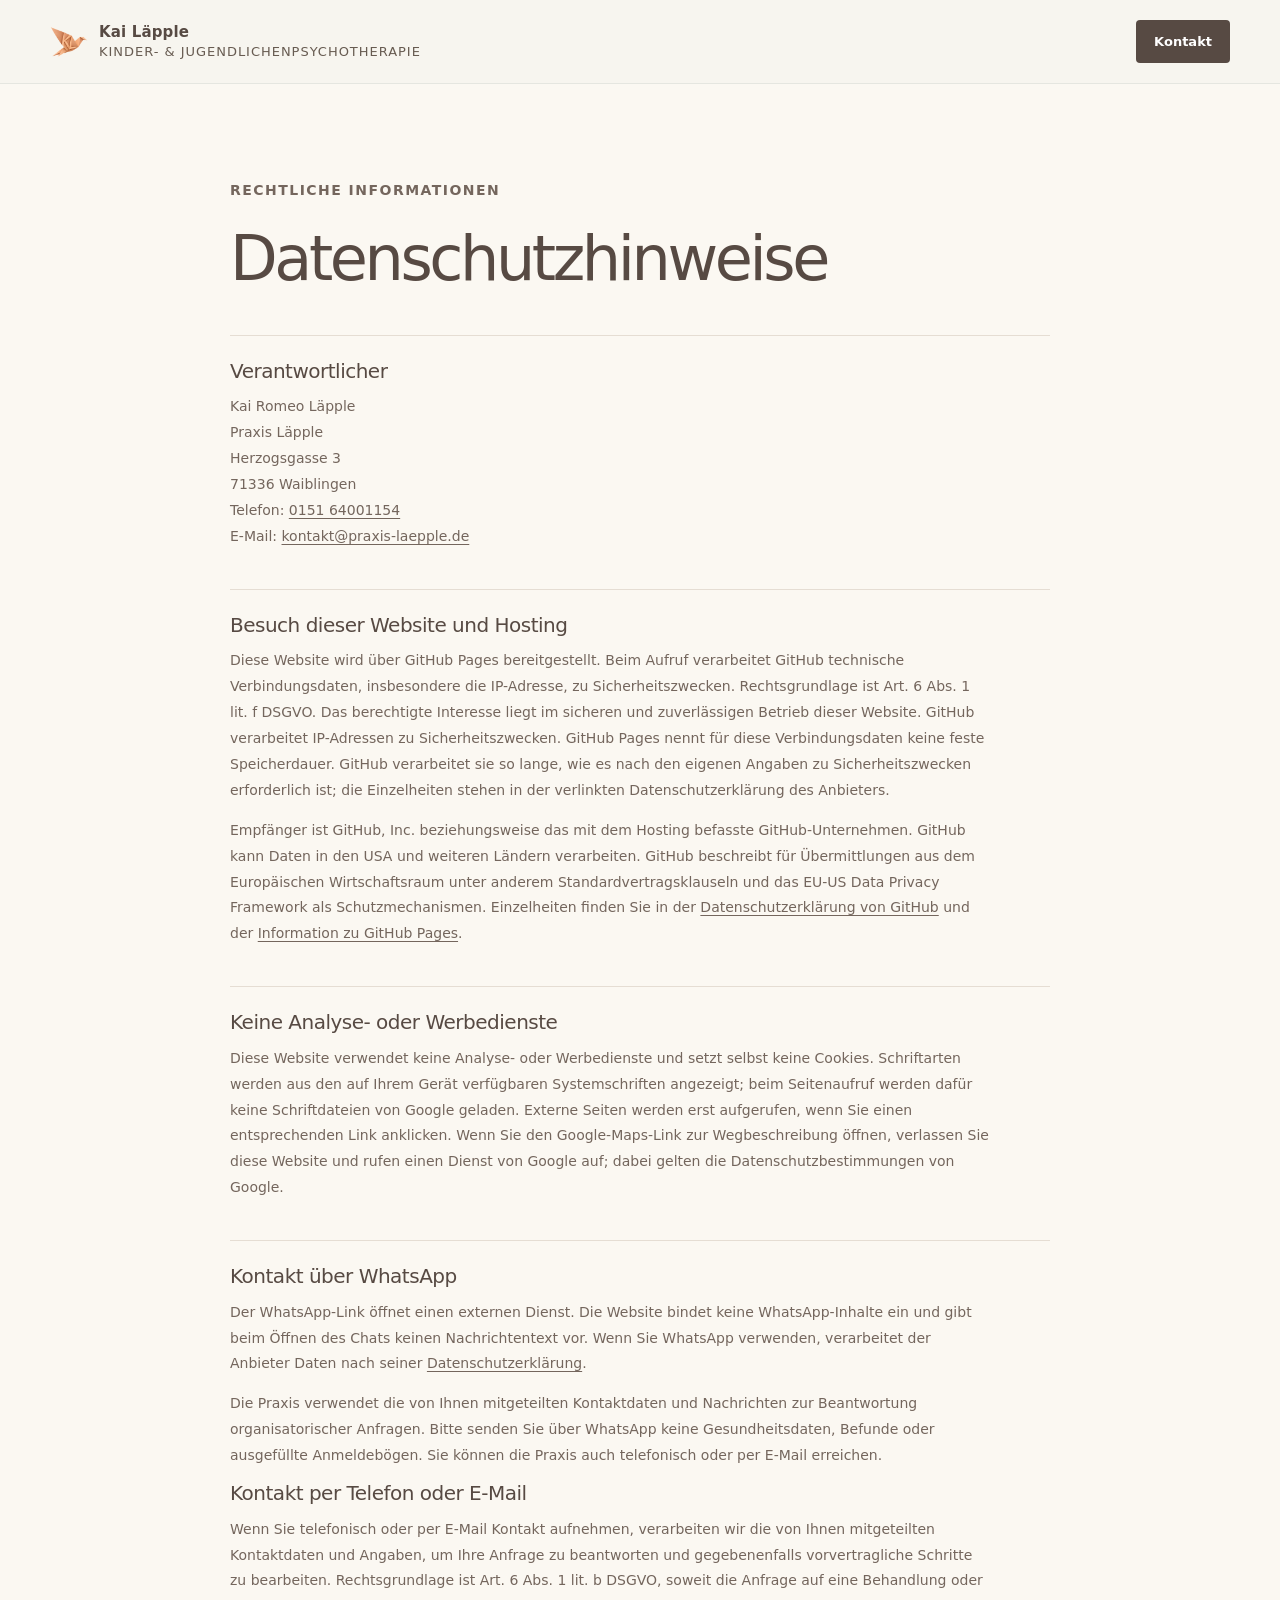
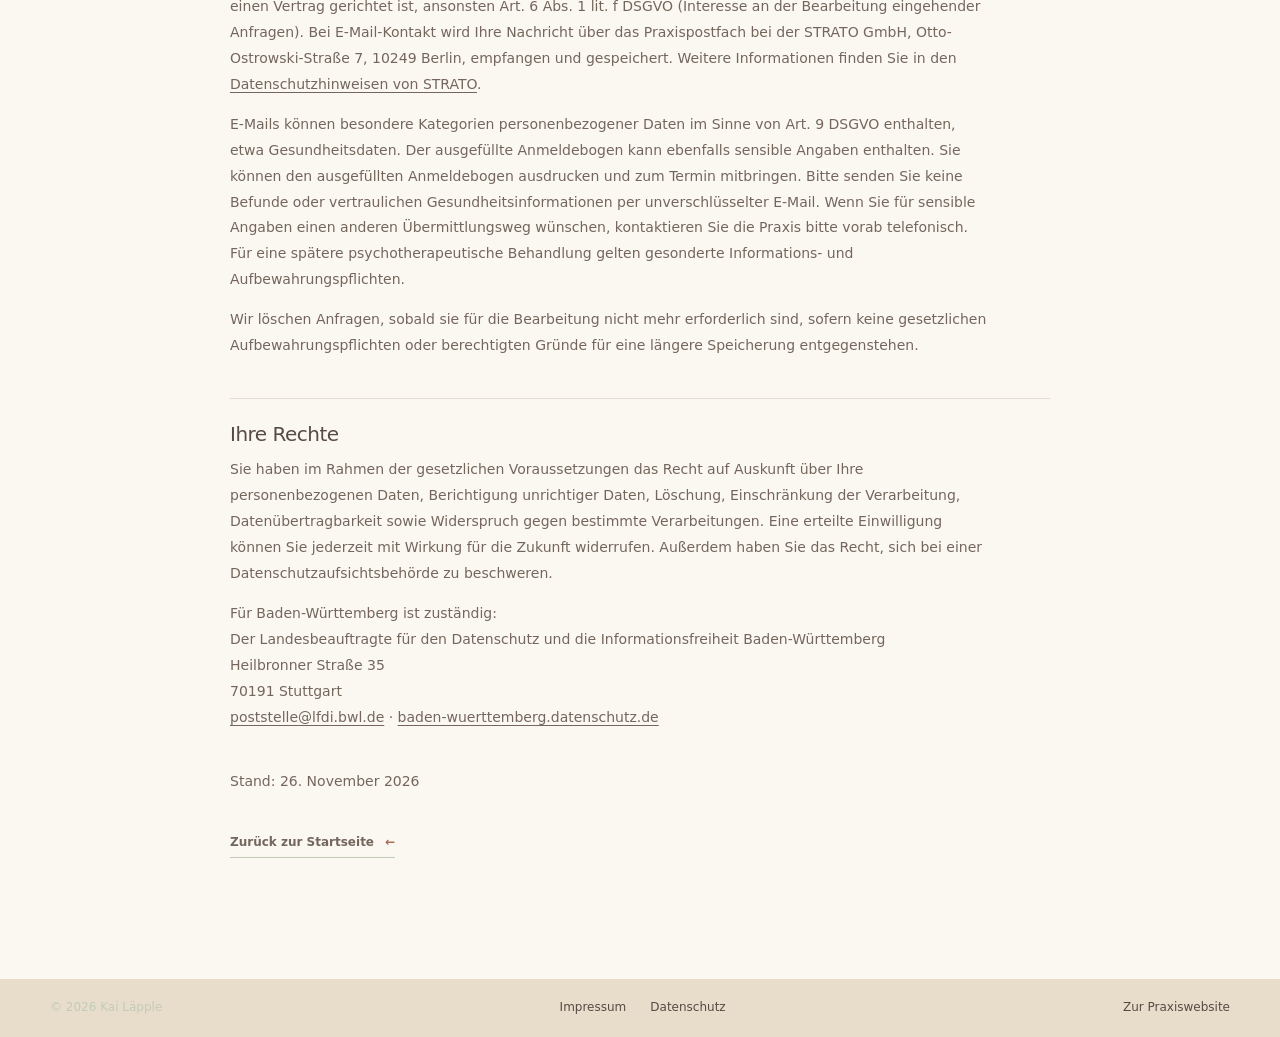
==== commit 13b133f1: "Improve practice site navigation, treatment information and mobile readability" ====
--- a/datenschutz.html
+++ b/datenschutz.html
@@ -40,7 +40,7 @@
       <p>Der WhatsApp-Link öffnet einen externen Dienst. Die Website bindet keine WhatsApp-Inhalte ein und gibt beim Öffnen des Chats keinen Nachrichtentext vor. Wenn Sie WhatsApp verwenden, verarbeitet der Anbieter Daten nach seiner <a href="https://www.whatsapp.com/legal/privacy-policy-eea?lang=de" rel="noreferrer">Datenschutzerklärung</a>.</p>
       <p>Die Praxis verwendet die von Ihnen mitgeteilten Kontaktdaten und Nachrichten zur Beantwortung organisatorischer Anfragen. Bitte senden Sie über WhatsApp keine Gesundheitsdaten, Befunde oder ausgefüllte Anmeldebögen. Sie können die Praxis auch telefonisch oder per E-Mail erreichen.</p>
       <h2>Kontakt per Telefon oder E-Mail</h2>
-      <p>Wenn Sie telefonisch oder per E-Mail Kontakt aufnehmen, verarbeiten wir die von Ihnen mitgeteilten Kontaktdaten und Angaben, um Ihre Anfrage zu beantworten und gegebenenfalls vorvertragliche Schritte zu bearbeiten. Rechtsgrundlage ist Art. 6 Abs. 1 lit. b DSGVO, soweit die Anfrage auf eine Behandlung oder einen Vertrag gerichtet ist, ansonsten Art. 6 Abs. 1 lit. f DSGVO (Interesse an der Bearbeitung eingehender Anfragen). Bei E-Mail-Kontakt wird die Nachricht über Gmail übermittelt und im Praxispostfach gespeichert. Für Nutzerinnen und Nutzer im Europäischen Wirtschaftsraum stellt Google Ireland Limited die meisten Google-Verbraucherdienste bereit. Weitere Informationen enthält die <a href="https://policies.google.com/privacy?hl=de" target="_blank" rel="noopener noreferrer">Datenschutzerklärung von Google</a>.</p>
+      <p>Wenn Sie telefonisch oder per E-Mail Kontakt aufnehmen, verarbeiten wir die von Ihnen mitgeteilten Kontaktdaten und Angaben, um Ihre Anfrage zu beantworten und gegebenenfalls vorvertragliche Schritte zu bearbeiten. Rechtsgrundlage ist Art. 6 Abs. 1 lit. b DSGVO, soweit die Anfrage auf eine Behandlung oder einen Vertrag gerichtet ist, ansonsten Art. 6 Abs. 1 lit. f DSGVO (Interesse an der Bearbeitung eingehender Anfragen). Bei E-Mail-Kontakt wird Ihre Nachricht über das Praxispostfach bei der STRATO GmbH, Otto-Ostrowski-Straße 7, 10249 Berlin, empfangen und gespeichert. Weitere Informationen finden Sie in den <a href="https://www.strato.de/datenschutz/" target="_blank" rel="noopener noreferrer">Datenschutzhinweisen von STRATO</a>.</p>
       <p>E-Mails können besondere Kategorien personenbezogener Daten im Sinne von Art. 9 DSGVO enthalten, etwa Gesundheitsdaten. Der ausgefüllte Anmeldebogen kann ebenfalls sensible Angaben enthalten. Sie können den ausgefüllten Anmeldebogen ausdrucken und zum Termin mitbringen. Bitte senden Sie keine Befunde oder vertraulichen Gesundheitsinformationen per unverschlüsselter E-Mail. Wenn Sie für sensible Angaben einen anderen Übermittlungsweg wünschen, kontaktieren Sie die Praxis bitte vorab telefonisch. Für eine spätere psychotherapeutische Behandlung gelten gesonderte Informations- und Aufbewahrungspflichten.</p>
       <p>Wir löschen Anfragen, sobald sie für die Bearbeitung nicht mehr erforderlich sind, sofern keine gesetzlichen Aufbewahrungspflichten oder berechtigten Gründe für eine längere Speicherung entgegenstehen.</p>
     </section>
@@ -49,7 +49,7 @@
       <p>Sie haben im Rahmen der gesetzlichen Voraussetzungen das Recht auf Auskunft über Ihre personenbezogenen Daten, Berichtigung unrichtiger Daten, Löschung, Einschränkung der Verarbeitung, Datenübertragbarkeit sowie Widerspruch gegen bestimmte Verarbeitungen. Eine erteilte Einwilligung können Sie jederzeit mit Wirkung für die Zukunft widerrufen. Außerdem haben Sie das Recht, sich bei einer Datenschutzaufsichtsbehörde zu beschweren.</p>
       <p>Für Baden-Württemberg ist zuständig:<br>Der Landesbeauftragte für den Datenschutz und die Informationsfreiheit Baden-Württemberg<br>Heilbronner Straße 35<br>70191 Stuttgart<br><a href="mailto:poststelle@lfdi.bwl.de">poststelle@lfdi.bwl.de</a> · <a href="https://www.baden-wuerttemberg.datenschutz.de/" target="_blank" rel="noopener noreferrer">baden-wuerttemberg.datenschutz.de</a></p>
     </section>
-    <p>Stand: 8. November 2026</p>
+    <p>Stand: 26. November 2026</p>
     <p class="legal-back"><a class="text-link" href="index.html">Zurück zur Startseite <span>←</span></a></p>
   </main>
   <footer class="site-footer legal-footer"><div class="section-shell footer-bottom"><span>© 2026 Kai Läpple</span><div><a href="impressum.html">Impressum</a><a href="datenschutz.html" aria-current="page">Datenschutz</a></div><a href="index.html#start">Zur Praxiswebsite</a></div></footer>
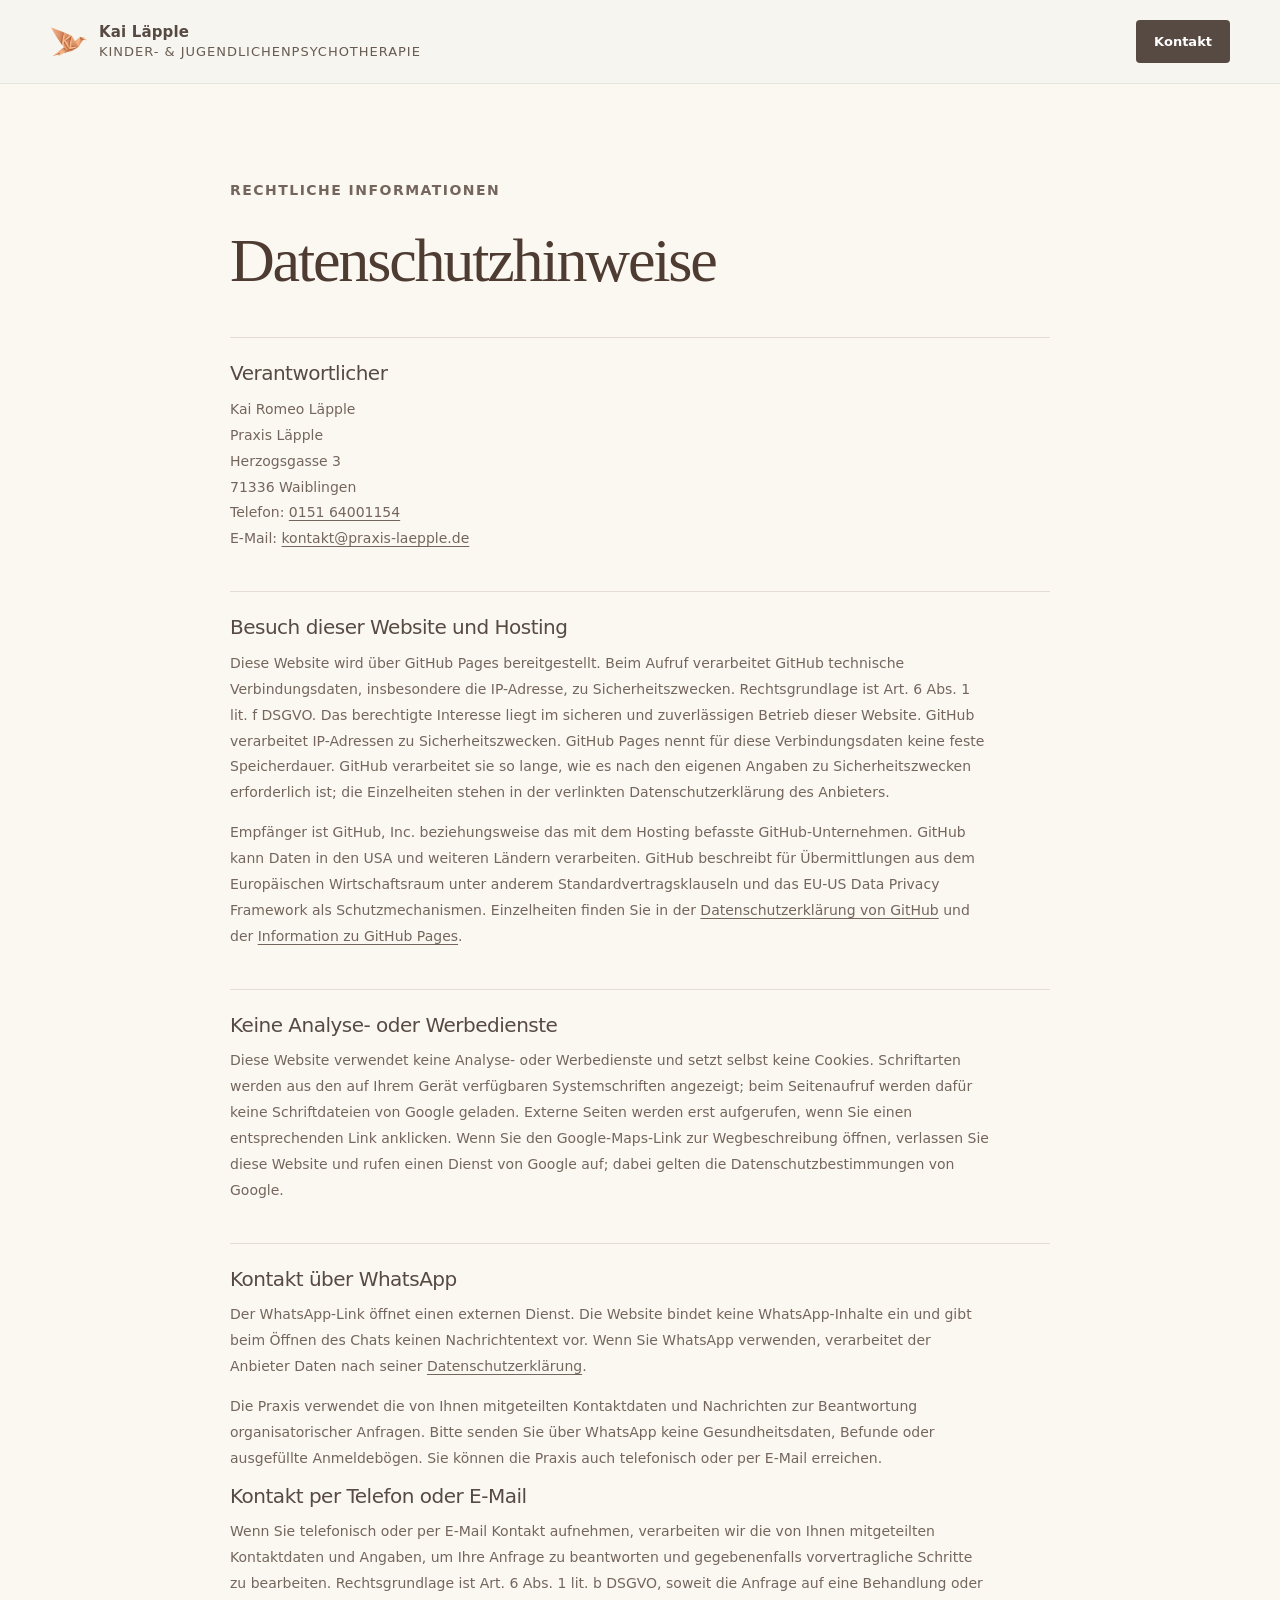
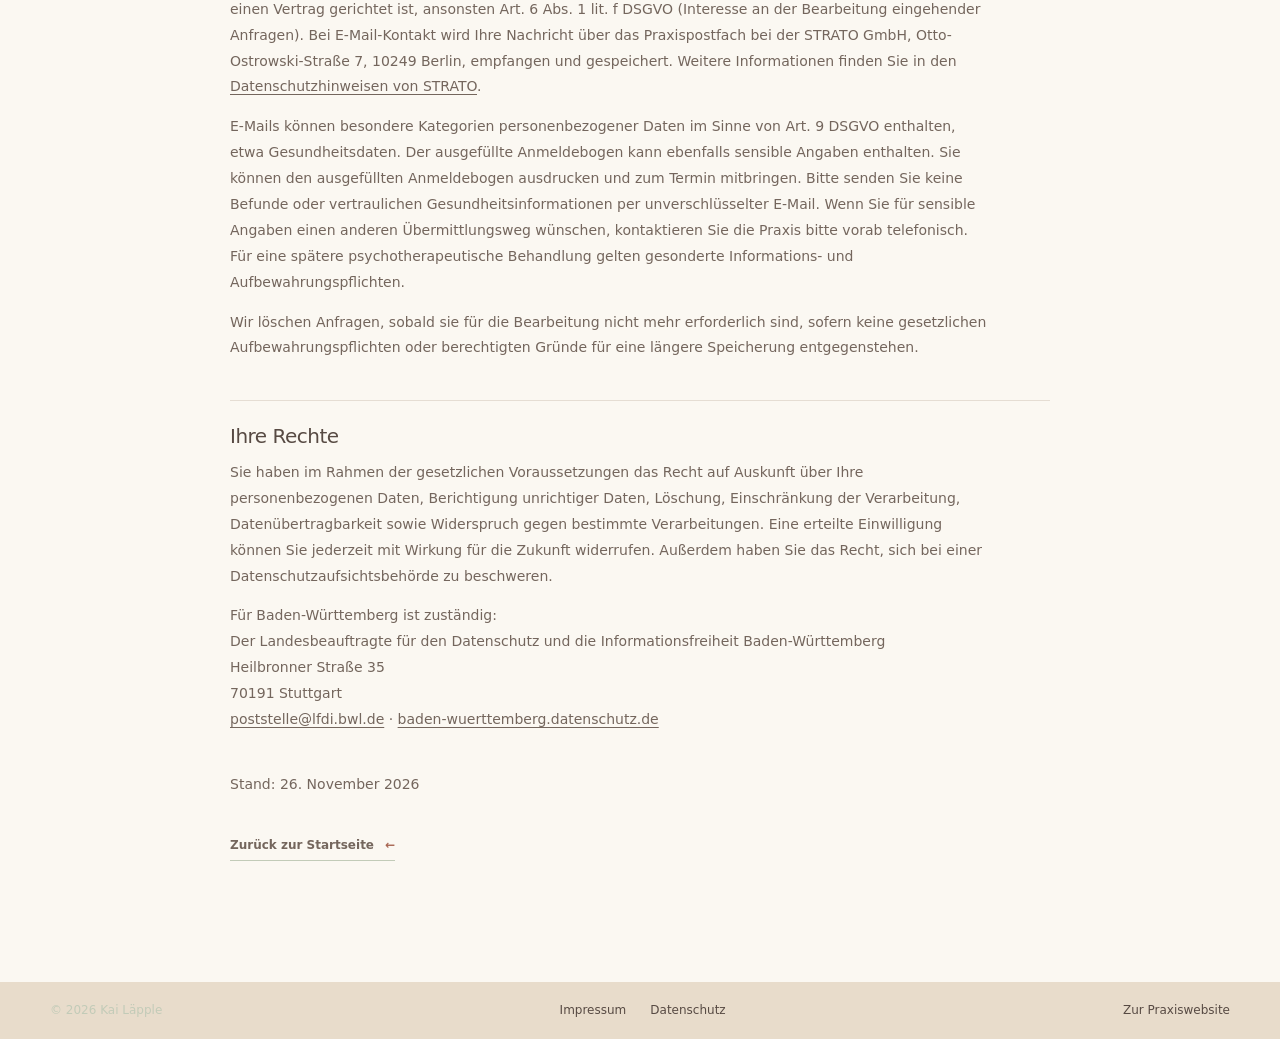
==== commit 010894b2: "Einheitliche Überschriften aktivieren" ====
--- a/datenschutz.html
+++ b/datenschutz.html
@@ -8,7 +8,7 @@
   <title>Datenschutz · Kai Läpple · Kinder- und Jugendlichenpsychotherapie Waiblingen</title>
   <meta name="description" content="Datenschutzhinweise der Praxis Läpple in Waiblingen.">
   <link rel="icon" type="image/png" sizes="512x512" href="images/origami-transparent-icon.png?v=origami-clear-20261109">
-  <link rel="stylesheet" href="styles.css?v=20261109a">
+  <link rel="stylesheet" href="styles.css?v=20261126-typografie">
   <link rel="stylesheet" href="image-styles.css?v=20261109a">
 </head>
 <body class="legal-page">
--- a/styles.css
+++ b/styles.css
@@ -77,3 +77,37 @@
 
 /* M.A. bleibt als Abkürzung ausgezeichnet, aber ohne Browser-Punktlinie. */
 .degree-line abbr[title]{text-decoration:none;text-decoration-line:none;border-bottom:0}
+
+/* Shared heading hierarchy */
+main#main h1,
+main#main section h2,
+main.legal-document h1,
+.legal-document h1 {
+  font-family: var(--serif);
+  font-weight: 400;
+  line-height: 1.12;
+  letter-spacing: -.035em;
+  color: #4e3b32;
+  text-wrap: balance;
+}
+main#main section h2 { font-size: clamp(31px, 5vw, 57px); }
+main#main h1 em, main#main section h2 em { color: #84513d; font-style: italic; }
+main#main .section-kicker,
+main#main .section-kicker span {
+  color: #84513d;
+  font-size: 12px;
+  font-weight: 700;
+  letter-spacing: .17em;
+  text-transform: uppercase;
+}
+main#main section .eyebrow {
+  color: #574338;
+  font-size: 14px;
+  font-weight: 400;
+  letter-spacing: .015em;
+  text-transform: none;
+}
+main#main #person .person-intro .section-kicker,
+main#main #kontakt .contact-layout > div:first-child .section-kicker { margin-bottom: 10px; }
+main#main #person .person-intro .eyebrow,
+main#main #kontakt .contact-layout > div:first-child .eyebrow { margin-top: 0; margin-bottom: 20px; }
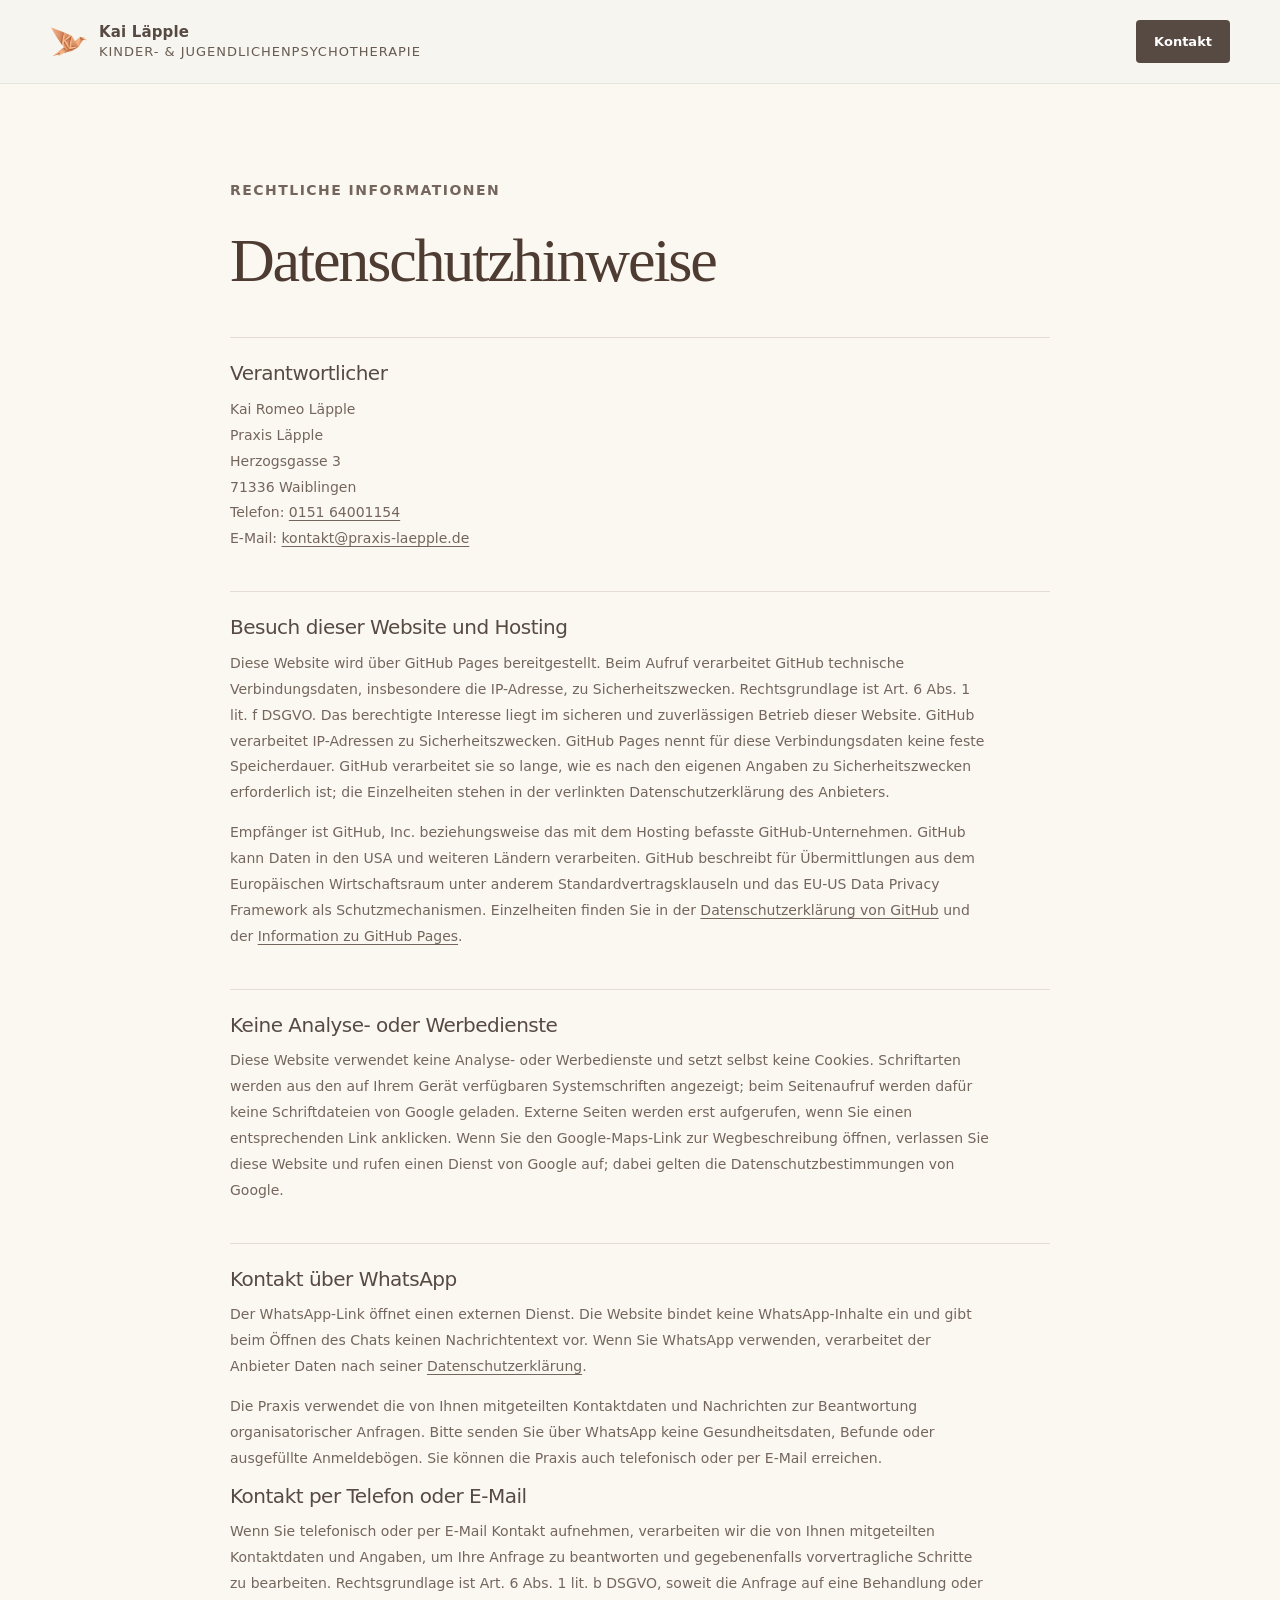
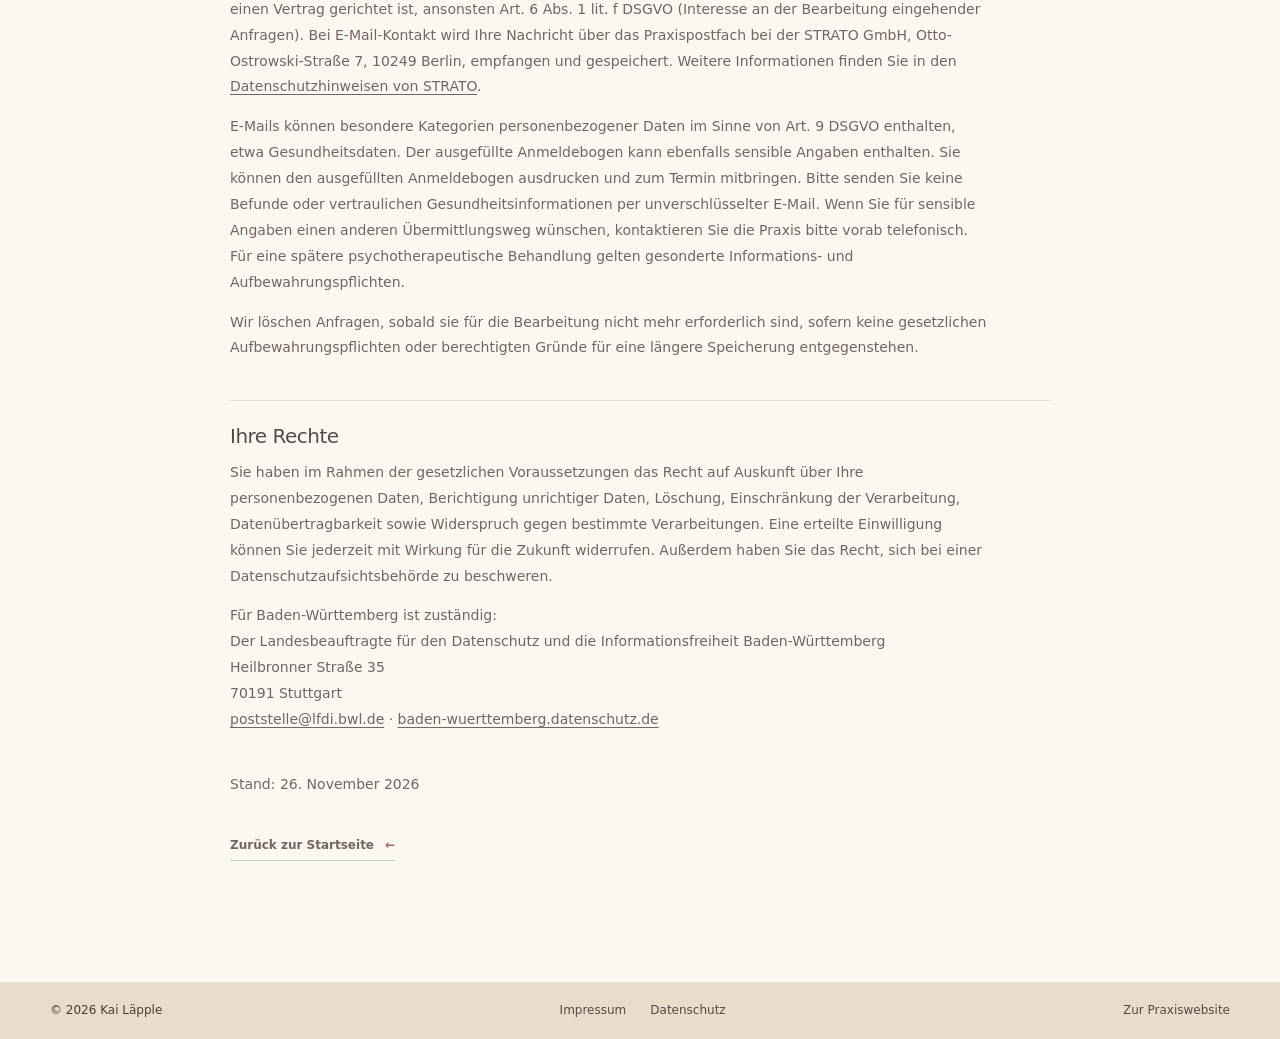
==== commit 735deb68: "Copyright im rechtlichen Seitenfuß kontrastreicher machen" ====
--- a/datenschutz.html
+++ b/datenschutz.html
@@ -10,6 +10,9 @@
   <link rel="icon" type="image/png" sizes="512x512" href="images/origami-transparent-icon.png?v=origami-clear-20261109">
   <link rel="stylesheet" href="styles.css?v=20261126-typografie">
   <link rel="stylesheet" href="image-styles.css?v=20261109a">
+  <style>
+    .legal-page .legal-footer .footer-bottom > span { color: #4e3b32; }
+  </style>
 </head>
 <body class="legal-page">
   <header class="site-header legal-header">
